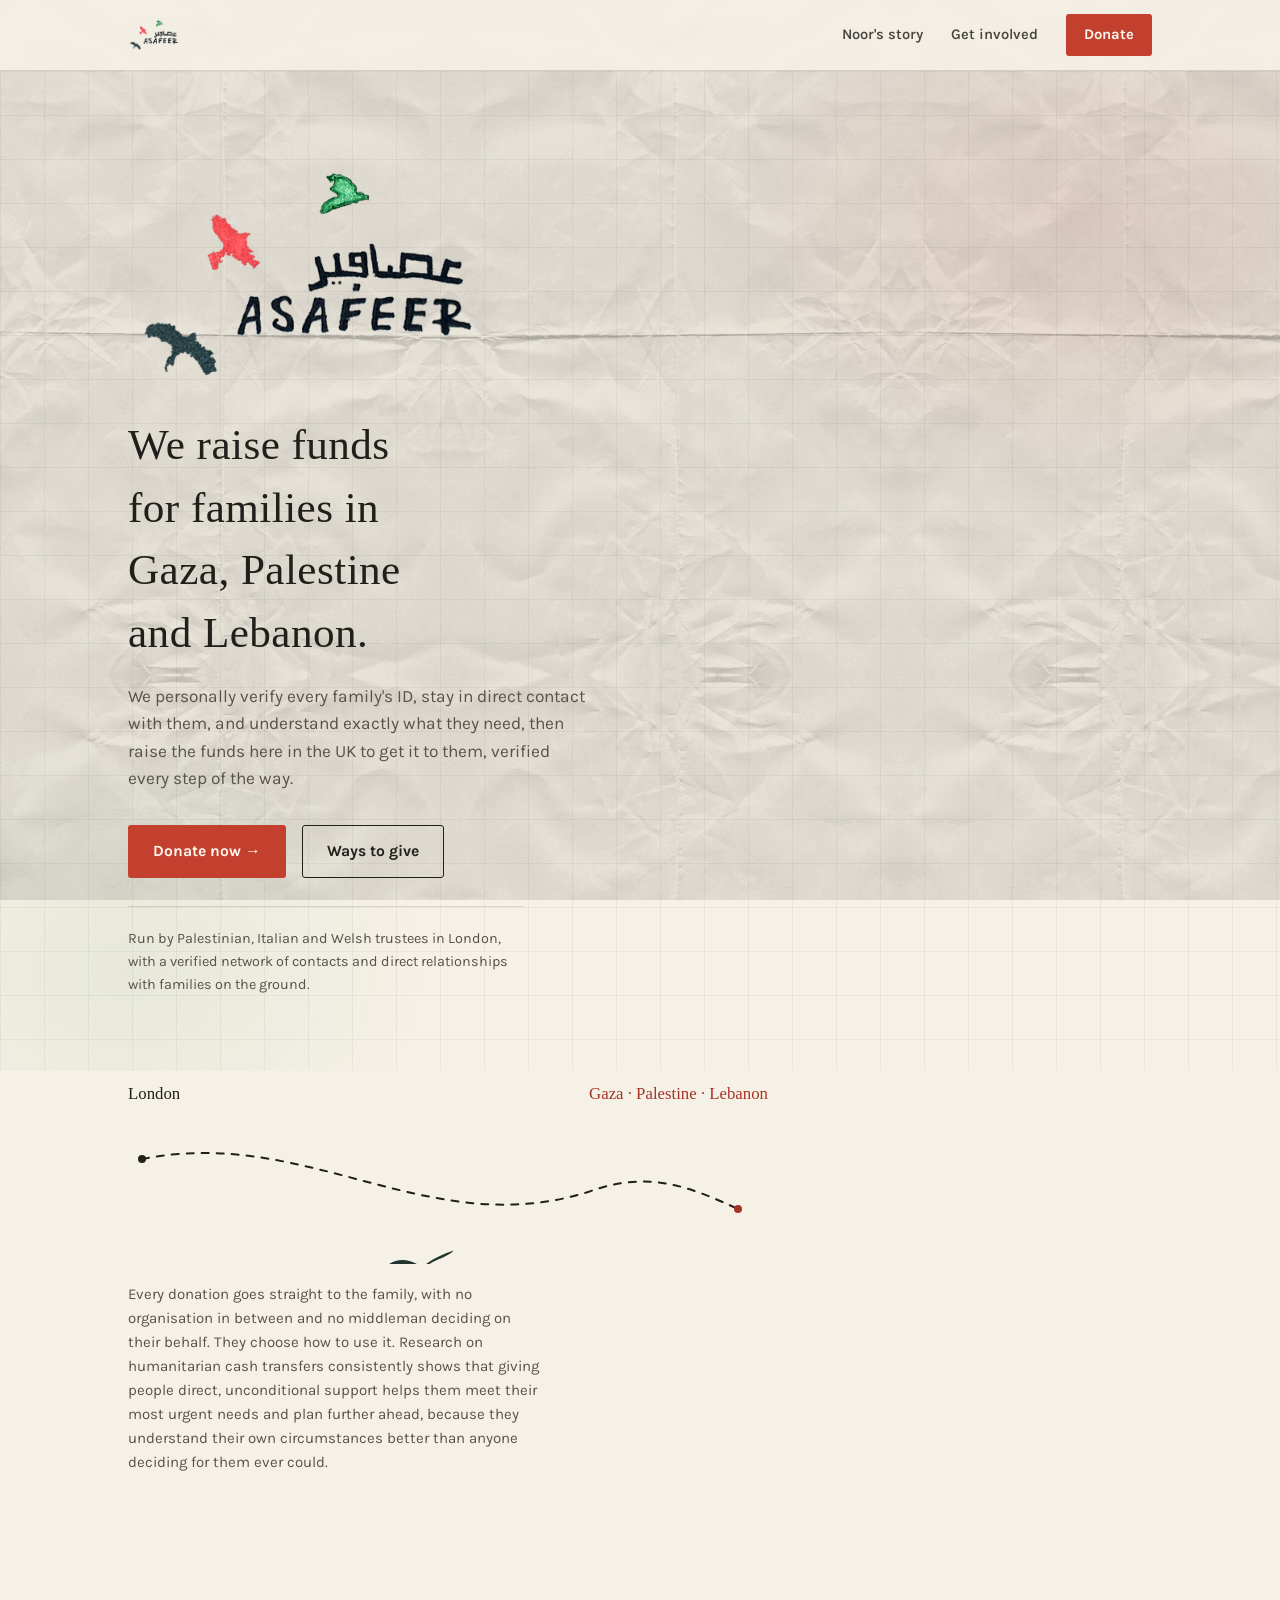
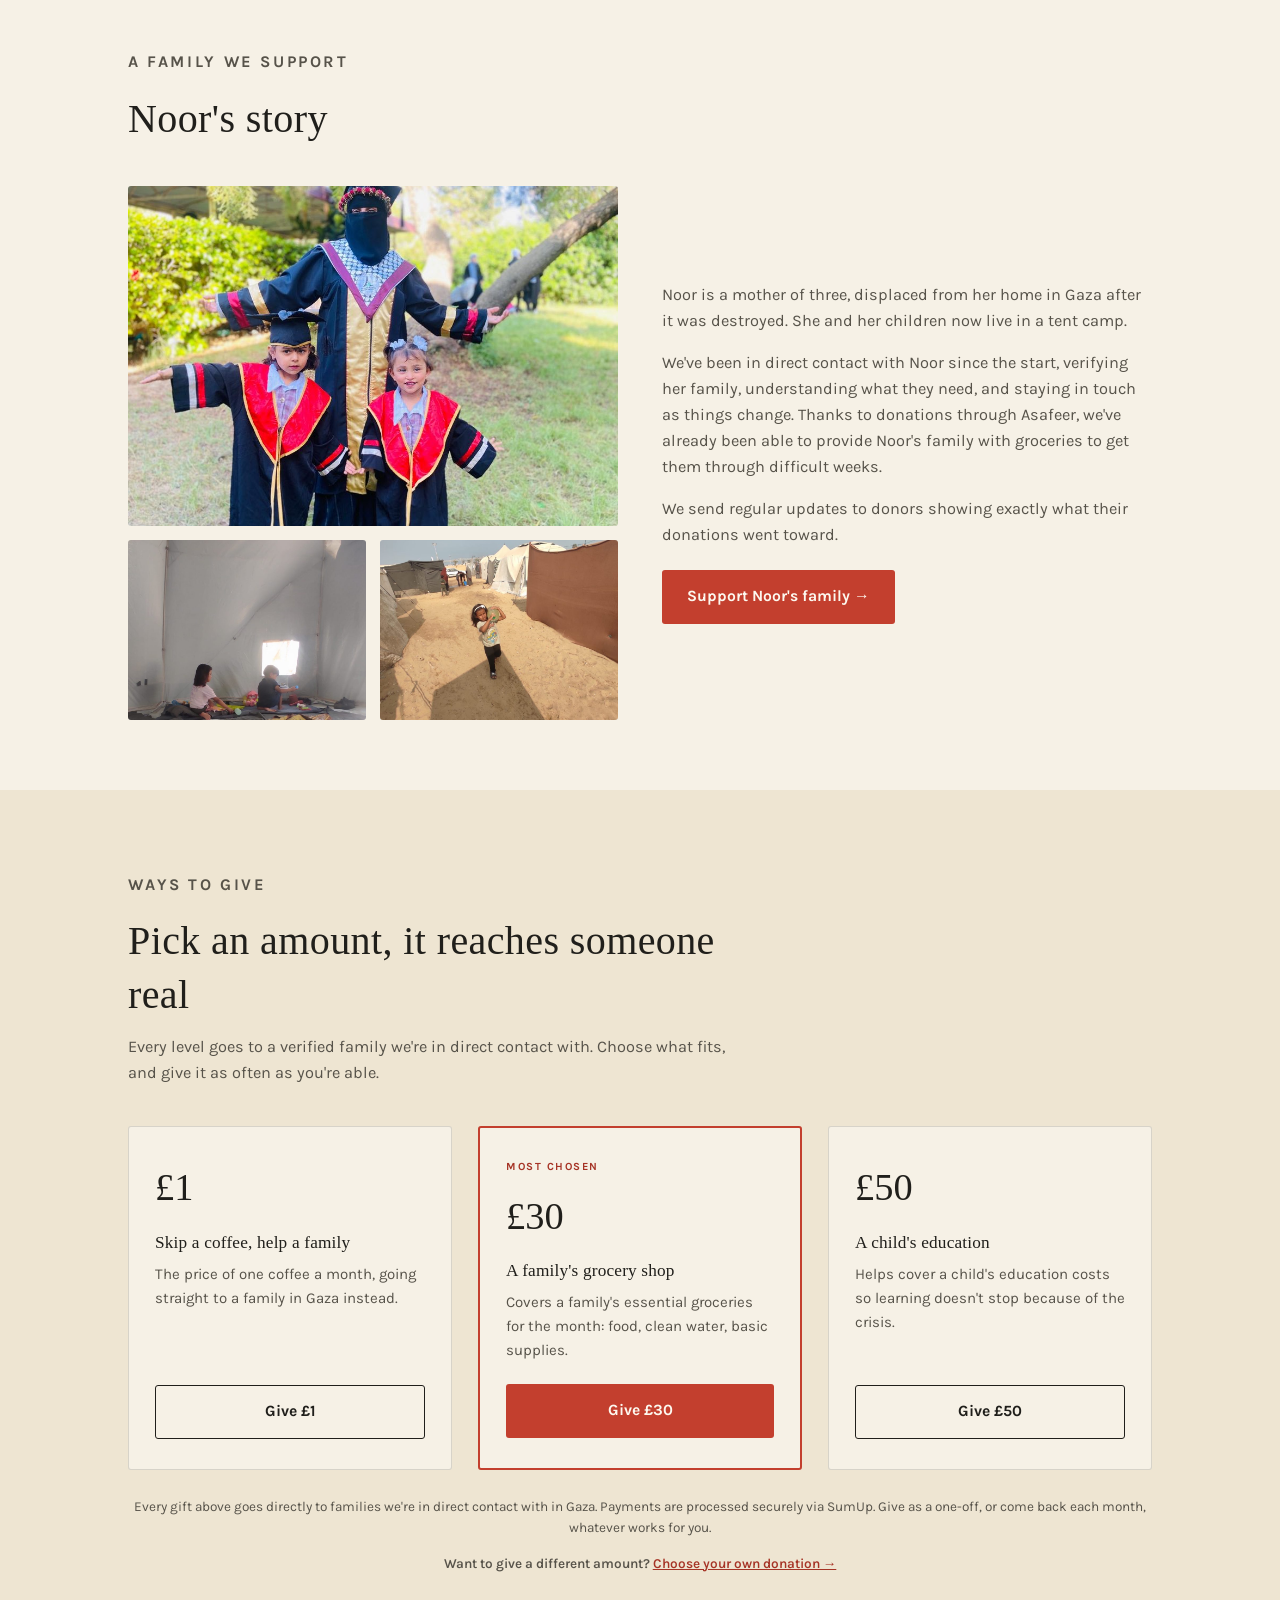
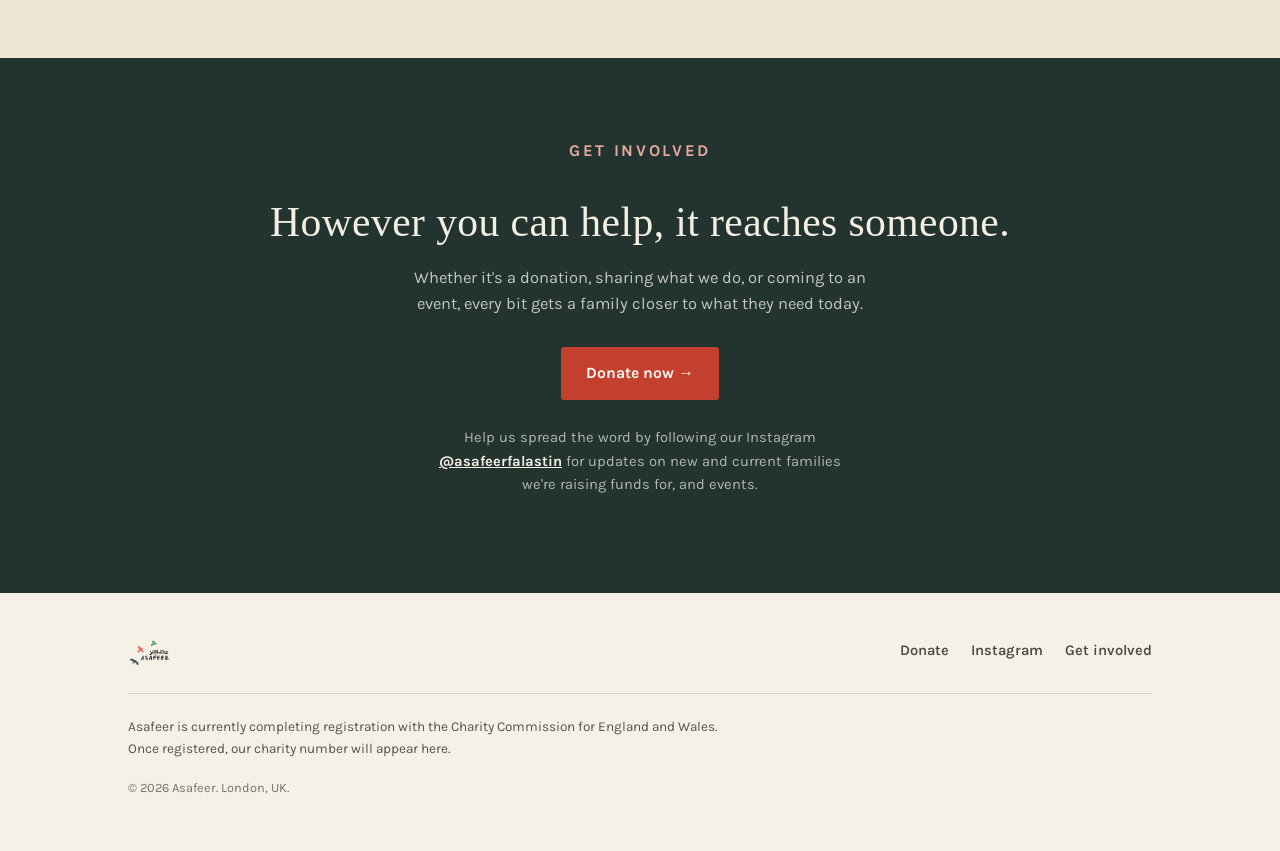
==== index.html @ 389a1564 "Add files via upload" ====
<!doctype html>
<html lang="en">
<head>
<meta charset="UTF-8">
<meta name="viewport" content="width=device-width, initial-scale=1.0">
<title>Asafeer: Direct relief for families in Gaza</title>
<meta name="description" content="Asafeer raises funds in the UK and sends them directly to verified families in Gaza, so they can choose what they need most.">
<link rel="preconnect" href="https://fonts.googleapis.com">
<link rel="preconnect" href="https://fonts.gstatic.com" crossorigin>
<link href="https://fonts.googleapis.com/css2?family=Permanent+Marker&family=Karla:ital,wght@0,400;0,500;0,600;0,700;1,400&display=swap" rel="stylesheet">
<style>

  :root{
    --paper: #F6F1E6;
    --paper-deep: #EEE5D2;
    --ink: #201F1B;
    --ink-soft: #57534a;
    --red: #C33F2E;
    --red-deep: #a63426;
    --green: #2F7A4E;
    --teal: #223330;
    --line: rgba(32,31,27,0.14);
    --radius: 3px;
  }

  *{ box-sizing: border-box; }
  html{ scroll-behavior: smooth; }

  body{
    margin:0;
    background: var(--paper);
    color: var(--ink);
    font-family: 'Karla', sans-serif;
    font-size: 17px;
    line-height: 1.6;
    -webkit-font-smoothing: antialiased;
  }

  /* subtle paper grain */
  body::before{
    content:"";
    position: fixed; inset:0;
    pointer-events:none;
    opacity:0.9;
    mix-blend-mode: multiply;
    z-index: 1;
    background-image: url("paper-tile.jpg");
    background-size: 900px 1350px;
    background-repeat: repeat;
  }

  h1,h2,h3{
    font-family: 'Permanent Marker', cursive;
    font-weight: 400;
    letter-spacing: 0.01em;
    line-height: 1.35;
    margin: 0;
    color: var(--ink);
  }

  a{ color: inherit; }

  .wrap{
    max-width: 1080px;
    margin: 0 auto;
    padding: 0 28px;
  }

  .eyebrow{
    font-family:'Karla', sans-serif;
    font-size: 0.72rem;
    font-weight: 700;
    letter-spacing: 0.16em;
    text-transform: uppercase;
    color: var(--red-deep);
  }

  /* ---------- NAV ---------- */
  nav{
    position: sticky; top:0; z-index: 50;
    background: rgba(246,241,230,0.88);
    backdrop-filter: blur(6px);
    border-bottom: 1px solid var(--line);
  }
  nav .wrap{
    display:flex; align-items:center; justify-content:space-between;
    padding-top: 14px; padding-bottom: 14px;
  }
  .nav-logo{ display:flex; align-items:center; gap:10px; }
  .nav-logo img{ height: 34px; width:auto; display:block; }
  .nav-logo span{ font-family:'Permanent Marker',cursive; font-weight:400; font-size:1.25rem; letter-spacing:0.02em; color: var(--ink); }
  .nav-links{ display:flex; align-items:center; gap: 28px; font-size:0.92rem; font-weight:600; }
  .nav-links a{ text-decoration:none; opacity:0.82; transition: opacity 0.2s; }
  .nav-links a:hover{ opacity:1; }
  .nav-donate{
    background: var(--red);
    color: #fdf8ef !important;
    padding: 9px 18px;
    border-radius: var(--radius);
    font-weight:700;
    opacity:1 !important;
  }
  .nav-donate:hover{ background: var(--red-deep); }
  @media (max-width: 620px){
    .nav-links a:not(.nav-donate){ display:none; }
  }

  /* ---------- HERO ---------- */
  header.hero{
    position: relative;
    padding: 86px 0 60px;
    overflow: hidden;
    background-image:
      radial-gradient(ellipse 700px 500px at 85% 15%, rgba(195,63,46,0.10), transparent 60%),
      radial-gradient(ellipse 500px 400px at 10% 90%, rgba(47,122,78,0.08), transparent 60%),
      linear-gradient(rgba(32,31,27,0.05) 1px, transparent 1px),
      linear-gradient(90deg, rgba(32,31,27,0.05) 1px, transparent 1px);
    background-size: auto, auto, 44px 44px, 44px 44px;
  }
  .hero-inner{
    position:relative; z-index:2;
    max-width: 700px;
  }
  .hero-logo{
    width: min(360px, 70vw);
    height:auto;
    margin-bottom: 6px;
    display:block;
  }
  .hero h1{
    font-size: clamp(1.8rem, 4.2vw, 2.7rem);
    font-weight: 400;
    line-height:1.45;
    letter-spacing: 0.01em;
    margin-top: 22px;
    max-width: 15ch;
  }
  .hero h1 em{
    font-style: italic;
    color: var(--red-deep);
  }
  .hero p.lede{
    font-size: 1.08rem;
    color: var(--ink-soft);
    max-width: 46ch;
    margin-top: 18px;
  }
  .hero-ctas{
    display:flex; gap:16px; align-items:center; flex-wrap:wrap;
    margin-top: 32px;
  }
  .hero-trust{
    margin-top: 28px;
    font-size: 0.9rem;
    color: var(--ink-soft);
    max-width: 44ch;
    padding-top: 20px;
    border-top: 1px solid var(--line);
  }
  .btn{
    display:inline-flex; align-items:center; gap:8px;
    padding: 13px 24px;
    border-radius: var(--radius);
    font-weight:700;
    font-size: 0.98rem;
    text-decoration:none;
    border: 1.5px solid transparent;
    transition: transform 0.15s ease, background 0.2s ease;
  }
  .btn:hover{ transform: translateY(-1px); }
  .btn-primary{ background: var(--red); color:#fdf8ef; }
  .btn-primary:hover{ background: var(--red-deep); }
  .btn-ghost{ border-color: var(--ink); color: var(--ink); }
  .btn-ghost:hover{ background: var(--ink); color: var(--paper); }

  /* decorative birds in hero corner */
  .hero-birds{
    position:absolute; top: 40px; right: -30px;
    width: 260px; opacity: 0.9;
    z-index:1;
    pointer-events:none;
  }
  @media (max-width: 780px){ .hero-birds{ display:none; } }

  /* ---------- FLIGHT PATH SIGNATURE ---------- */
  .flight{
    position: relative;
    padding: 10px 0 78px;
  }
  .flight .wrap{ position:relative; }
  .flight-labels{
    display:flex; justify-content:space-between;
    max-width: 640px;
    font-family:'Permanent Marker',cursive;
    font-weight:400;
    font-size:1.05rem;
  }
  .flight-labels span:first-child{ color: var(--ink); }
  .flight-labels span:last-child{ color: var(--red-deep); }
  .flight svg{ width:100%; max-width:640px; height:auto; display:block; margin-top: 6px; }
  .flight-path{
    fill:none;
    stroke: var(--ink);
    stroke-width: 2;
    stroke-linecap: round;
    stroke-dasharray: 7 8;
    stroke-dashoffset: 900;
    transition: stroke-dashoffset 1.6s cubic-bezier(.2,.7,.2,1);
  }
  .flight.in-view .flight-path{ stroke-dashoffset: 0; }
  .flight-bird{
    opacity:0;
    transform-origin: center;
    transition: opacity 0.6s ease 1.1s;
  }
  .flight.in-view .flight-bird{ opacity:1; }
  .flight-caption{
    font-size:0.94rem; color: var(--ink-soft); margin-top: 18px; max-width: 46ch;
  }

  /* ---------- SECTION SHELLS ---------- */
  section{ padding: 70px 0; }
  section.alt{ background: var(--paper-deep); }
  .reveal{ opacity:0; transform: translateY(16px); transition: opacity .7s ease, transform .7s ease; }
  .reveal.in-view{ opacity:1; transform:none; }

  .section-head{ max-width: 620px; margin-bottom: 40px; }
  .section-head h2{ font-size: clamp(1.9rem,3.6vw,2.5rem); margin-top:10px; letter-spacing:0.01em; }
  .section-head p{ color: var(--ink-soft); margin-top: 12px; font-size:1.02rem; }

  /* ---------- ABOUT ---------- */
  .about-grid{
    display:grid; grid-template-columns: 1.15fr 0.85fr; gap: 56px; align-items:start;
  }
  .about-grid p{ margin: 0 0 16px; color: var(--ink-soft); font-size: 1.02rem; }
  .about-grid p:last-child{ margin-bottom:0; }
  .pull{
    border-left: 3px solid var(--red);
    padding: 4px 0 4px 22px;
    font-family: Georgia, 'Times New Roman', serif;
    font-style: italic;
    font-size: 1.28rem;
    line-height:1.45;
    color: var(--ink);
  }
  @media (max-width: 820px){
    .about-grid{ grid-template-columns: 1fr; gap: 28px; }
  }

  /* ---------- HOW WE WORK ---------- */
  .steps{
    display:grid; grid-template-columns: repeat(3, 1fr); gap: 30px;
  }
  .step{
    background: var(--paper);
    border: 1px solid var(--line);
    border-radius: var(--radius);
    padding: 26px 24px;
  }
  section.alt .step{ background: var(--paper); }
  .step-num{
    font-family:'Permanent Marker',cursive; font-weight:400; font-size:0.95rem;
    color: var(--green);
    border: 1.5px solid var(--green);
    width: 30px; height:30px; border-radius:50%;
    display:flex; align-items:center; justify-content:center;
    margin-bottom: 16px;
  }
  .step h3{ font-size:1.12rem; margin-bottom:8px; }
  .step p{ color: var(--ink-soft); font-size:0.96rem; margin:0; }
  @media (max-width: 820px){
    .steps{ grid-template-columns: 1fr; }
  }

  /* ---------- FAMILY STORY ---------- */
  .family-grid{
    display:grid; grid-template-columns: 1fr 1fr; gap: 44px; align-items:center;
  }
  .family-photos img{
    width:100%; height:auto; display:block;
    border-radius: var(--radius);
    object-fit: cover;
  }
  .family-photos > img{ margin-bottom: 14px; max-height: 340px; object-fit: cover; }
  .family-photos-row{ display:grid; grid-template-columns: 1fr 1fr; gap: 14px; }
  .family-photos-row img{ height: 180px; }
  .family-text p{ color: var(--ink-soft); font-size:1.02rem; margin: 0 0 16px; }
  .family-text .btn{ margin-top: 6px; }
  @media (max-width: 820px){
    .family-grid{ grid-template-columns: 1fr; gap: 24px; }
    .family-photos > img{ max-height: 280px; }
  }

  /* ---------- MONTHLY GIVING TIERS ---------- */
  .tiers{
    display:grid; grid-template-columns: repeat(3, 1fr); gap: 26px;
  }
  .tier{
    background: var(--paper);
    border: 1px solid var(--line);
    border-radius: var(--radius);
    padding: 30px 26px;
    display:flex; flex-direction:column;
  }
  .tier-featured{
    border-color: var(--red);
    border-width: 2px;
    position: relative;
  }
  .tier-eyebrow{
    font-family:'Karla', sans-serif;
    font-size: 0.68rem; font-weight:700; letter-spacing:0.14em;
    color: var(--red-deep);
    margin: 0 0 10px;
  }
  .tier-amount{
    font-family:'Permanent Marker', cursive;
    font-size: 2.4rem; font-weight:400;
    margin: 0 0 12px;
    color: var(--ink);
  }
  .tier-amount span{
    font-size: 0.95rem; font-weight: 500; color: var(--ink-soft);
  }
  .tier h3{ font-size: 1.08rem; margin-bottom: 8px; }
  .tier-desc{ color: var(--ink-soft); font-size:0.94rem; margin: 0 0 22px; flex-grow:1; }
  .tier-btn{ width:100%; justify-content:center; }
  .tiers-note{
    text-align:center; margin-top: 26px; font-size:0.85rem; color: var(--ink-soft);
  }
  .tiers-custom{ margin-top: 10px; font-weight:600; }
  .tiers-custom a{ color: var(--red-deep); text-decoration: underline; }
  @media (max-width: 820px){
    .tiers{ grid-template-columns: 1fr; }
  }

  /* ---------- CTA BAND ---------- */
  .cta-band{
    background: var(--teal);
    color: #F3EFE3;
    padding: 66px 0;
    text-align:center;
  }
  .cta-band h2{ color:#F3EFE3; font-size: clamp(1.9rem,4vw,2.6rem); }
  .cta-band p{ color: rgba(243,239,227,0.78); max-width: 46ch; margin: 14px auto 30px; font-size:1.03rem; }
  .cta-band .btn-primary{ background: var(--red); }
  .cta-band .btn-primary:hover{ background: #db5a46; }
  .cta-instagram{
    margin-top: 26px !important; font-size: 0.92rem !important;
    color: rgba(243,239,227,0.7) !important;
  }
  .cta-instagram a{ color: #F3EFE3; font-weight:700; text-decoration: underline; }

  /* ---------- FOOTER ---------- */
  footer{ padding: 46px 0 40px; }
  .footer-top{
    display:flex; justify-content:space-between; align-items:flex-start; flex-wrap:wrap; gap:24px;
    padding-bottom: 26px; border-bottom: 1px solid var(--line);
  }
  .footer-brand{ display:flex; align-items:center; gap:10px; }
  .footer-brand img{ height:28px; }
  .footer-brand span{ font-family:'Permanent Marker',cursive; font-weight:700; }
  .footer-links{ display:flex; gap:22px; font-size:0.92rem; font-weight:600; }
  .footer-links a{ text-decoration:none; opacity:0.8; }
  .footer-links a:hover{ opacity:1; }
  .footer-note{
    margin-top: 22px; font-size: 0.85rem; color: var(--ink-soft); max-width: 620px;
  }
  .footer-copy{
    margin-top: 18px; font-size: 0.8rem; color: var(--ink-soft); opacity:0.8;
  }

  .relative{ position:relative; z-index:2; }
</style>
</head>
<body>

<nav>
  <div class="wrap">
    <div class="nav-logo">
      <img src="logo-cropped.png" alt="Asafeer">
    </div>
    <div class="nav-links">
      <a href="#noor">Noor's story</a>
      <a href="#get-involved">Get involved</a>
      <a href="http://taplink.cc/helpgaza" class="nav-donate" target="_blank" rel="noopener">Donate</a>
    </div>
  </div>
</nav>

<header class="hero">
  <div class="wrap relative">
    <div class="hero-inner">
      <img class="hero-logo" src="logo-cropped.png" alt="Asafeer, عصافير">
      <h1>We raise funds for families in Gaza, Palestine and Lebanon.</h1>
      <p class="lede">We personally verify every family's ID, stay in direct contact with them, and understand exactly what they need, then raise the funds here in the UK to get it to them, verified every step of the way.</p>
      <div class="hero-ctas">
        <a class="btn btn-primary" href="http://taplink.cc/helpgaza" target="_blank" rel="noopener">Donate now →</a>
        <a class="btn btn-ghost" href="#give-monthly">Ways to give</a>
      </div>
      <p class="hero-trust">Run by Palestinian, Italian and Welsh trustees in London, with a verified network of contacts and direct relationships with families on the ground.</p>
    </div>
  </div>
</header>

<section class="flight reveal">
  <div class="wrap">
    <div class="flight-labels">
      <span>London</span>
      <span>Gaza · Palestine · Lebanon</span>
    </div>
    <svg viewBox="0 0 640 150" fill="none" xmlns="http://www.w3.org/2000/svg" aria-hidden="true">
      <path class="flight-path" d="M14 45 C 180 12, 300 128, 460 78 C 520 56, 560 72, 610 95"/>
      <g class="flight-bird" transform="translate(300,100) rotate(-8)">
        <path d="M0 8 C -14 -6, -30 -4, -40 6 C -28 4, -18 6, -10 12 C -16 16, -26 16, -34 22 C -22 22, -10 18, -2 12 C 6 18, 8 26, 4 34 C 12 26, 14 14, 8 6 C 16 2, 26 2, 34 -4 C 22 -2, 10 2, 0 8 Z" fill="var(--teal)"/>
      </g>
      <circle cx="14" cy="45" r="4" fill="var(--ink)"/>
      <circle cx="610" cy="95" r="4" fill="var(--red-deep)"/>
    </svg>
    <p class="flight-caption">Every donation goes straight to the family, with no organisation in between and no middleman deciding on their behalf. They choose how to use it. Research on humanitarian cash transfers consistently shows that giving people direct, unconditional support helps them meet their most urgent needs and plan further ahead, because they understand their own circumstances better than anyone deciding for them ever could.</p>
  </div>
</section>

<section id="noor" class="reveal">
  <div class="wrap">
    <div class="section-head">
      <p class="eyebrow">A FAMILY WE SUPPORT</p>
      <h2>Noor's story</h2>
    </div>
    <div class="family-grid">
      <div class="family-photos">
        <img src="camp-walk.jpg" alt="Noor's daughter walking through the camp where the family now lives">
        <div class="family-photos-row">
          <img src="studying.jpg" alt="Noor's children studying on the ground, using notebooks brought to the tent">
          <img src="graduation.jpg" alt="Noor with her two daughters at a school graduation ceremony">
        </div>
      </div>
      <div class="family-text">
        <p>Noor is a mother of three, displaced from her home in Gaza after it was destroyed. She and her children now live in a tent camp.</p>
        <p>We've been in direct contact with Noor since the start, verifying her family, understanding what they need, and staying in touch as things change. Thanks to donations through Asafeer, we've already been able to provide Noor's family with groceries to get them through difficult weeks.</p>
        <p>We send regular updates to donors showing exactly what their donations went toward.</p>
        <a class="btn btn-primary" href="https://gogetfunding.com/palestinian-nour-mother-of-3-children-official-gaza-support-fund/" target="_blank" rel="noopener">Support Noor's family →</a>
      </div>
    </div>
  </div>
</section>

<section id="give-monthly" class="alt reveal">
  <div class="wrap">
    <div class="section-head">
      <p class="eyebrow">WAYS TO GIVE</p>
      <h2>Pick an amount, it reaches someone real</h2>
      <p>Every level goes to a verified family we're in direct contact with. Choose what fits, and give it as often as you're able.</p>
    </div>
    <div class="tiers">
      <div class="tier">
        <p class="tier-amount">£1</p>
        <h3>Skip a coffee, help a family</h3>
        <p class="tier-desc">The price of one coffee a month, going straight to a family in Gaza instead.</p>
        <a class="btn btn-ghost tier-btn" href="https://pay.sumup.com/b2c/QUL9KGEE" data-tier="coffee" target="_blank" rel="noopener">Give £1</a>
      </div>
      <div class="tier tier-featured">
        <p class="tier-eyebrow">MOST CHOSEN</p>
        <p class="tier-amount">£30</p>
        <h3>A family's grocery shop</h3>
        <p class="tier-desc">Covers a family's essential groceries for the month: food, clean water, basic supplies.</p>
        <a class="btn btn-primary tier-btn" href="https://pay.sumup.com/b2c/QDFM49EP" data-tier="groceries" target="_blank" rel="noopener">Give £30</a>
      </div>
      <div class="tier">
        <p class="tier-amount">£50</p>
        <h3>A child's education</h3>
        <p class="tier-desc">Helps cover a child's education costs so learning doesn't stop because of the crisis.</p>
        <a class="btn btn-ghost tier-btn" href="https://pay.sumup.com/b2c/QTGVI38G" data-tier="education" target="_blank" rel="noopener">Give £50</a>
      </div>
    </div>
    <p class="tiers-note">Every gift above goes directly to families we're in direct contact with in Gaza. Payments are processed securely via SumUp. Give as a one-off, or come back each month, whatever works for you.</p>
    <p class="tiers-note tiers-custom">Want to give a different amount? <a href="https://pay.sumup.com/b2c/QBG695YY" target="_blank" rel="noopener">Choose your own donation →</a></p>
  </div>
</section>

<section id="get-involved" class="cta-band reveal">
  <div class="wrap">
    <p class="eyebrow" style="color:#e8a99c;">GET INVOLVED</p>
    <h2 style="margin-top:10px;">However you can help, it reaches someone.</h2>
    <p>Whether it's a donation, sharing what we do, or coming to an event, every bit gets a family closer to what they need today.</p>
    <a class="btn btn-primary" href="http://taplink.cc/helpgaza" target="_blank" rel="noopener">Donate now →</a>
    <p class="cta-instagram">Help us spread the word by following our Instagram <a href="https://www.instagram.com/asafeerfalastin/" target="_blank" rel="noopener">@asafeerfalastin</a> for updates on new and current families we're raising funds for, and events.</p>
  </div>
</section>

<footer>
  <div class="wrap">
    <div class="footer-top">
      <div class="footer-brand">
        <img src="logo-cropped.png" alt="Asafeer">
      </div>
      <div class="footer-links">
        <a href="http://taplink.cc/helpgaza" target="_blank" rel="noopener">Donate</a>
        <a href="https://www.instagram.com/asafeerfalastin/" target="_blank" rel="noopener">Instagram</a>
        <a href="#get-involved">Get involved</a>
      </div>
    </div>
    <p class="footer-note">Asafeer is currently completing registration with the Charity Commission for England and Wales. Once registered, our charity number will appear here.</p>
    <p class="footer-copy">© <span id="year"></span> Asafeer. London, UK.</p>
  </div>
</footer>

<script>
  document.getElementById('year').textContent = new Date().getFullYear();

  const io = new IntersectionObserver((entries)=>{
    entries.forEach(e=>{
      if(e.isIntersecting){
        e.target.classList.add('in-view');
        io.unobserve(e.target);
      }
    });
  }, { threshold: 0.25 });

  document.querySelectorAll('.reveal').forEach(el => io.observe(el));

  const prefersReduced = window.matchMedia('(prefers-reduced-motion: reduce)').matches;
  if(prefersReduced){
    document.querySelectorAll('.reveal, .flight-path, .flight-bird').forEach(el=>{
      el.style.transition = 'none';
      el.classList.add('in-view');
    });
  }
</script>

</body>
</html>
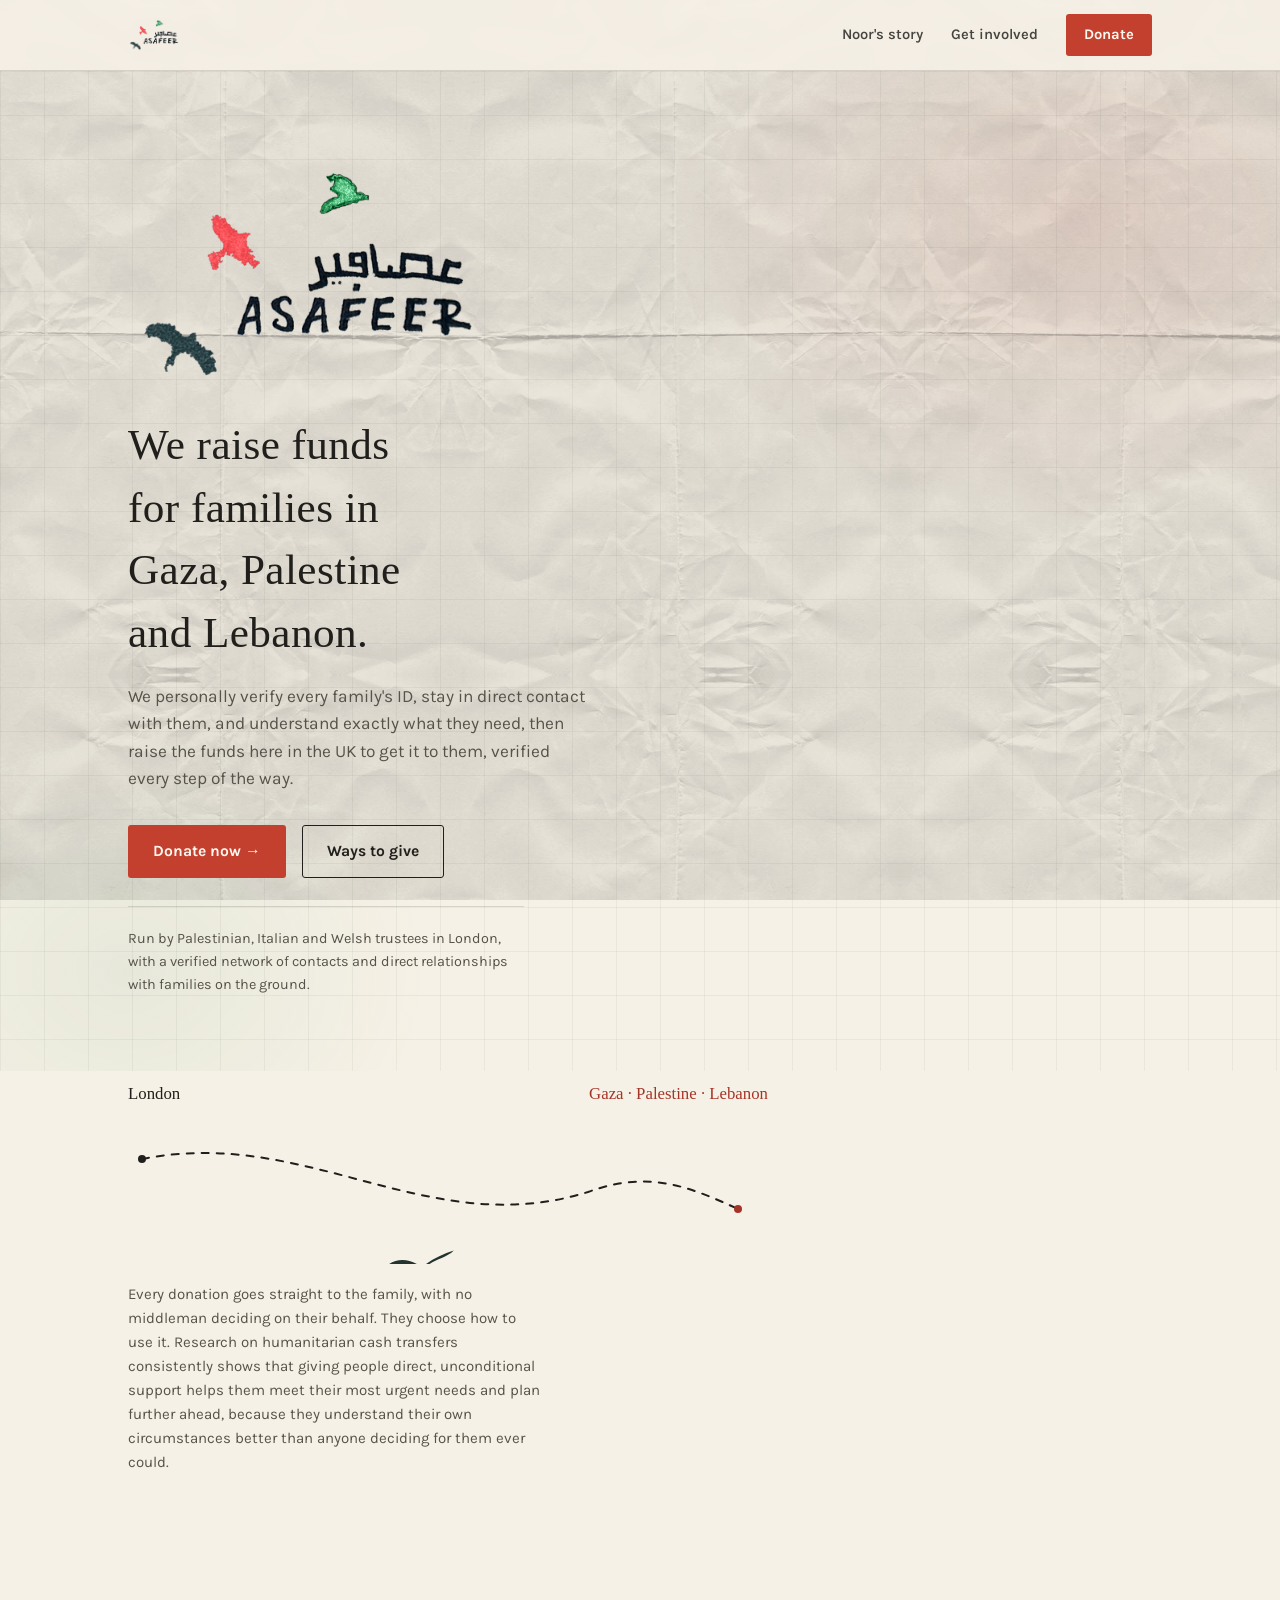
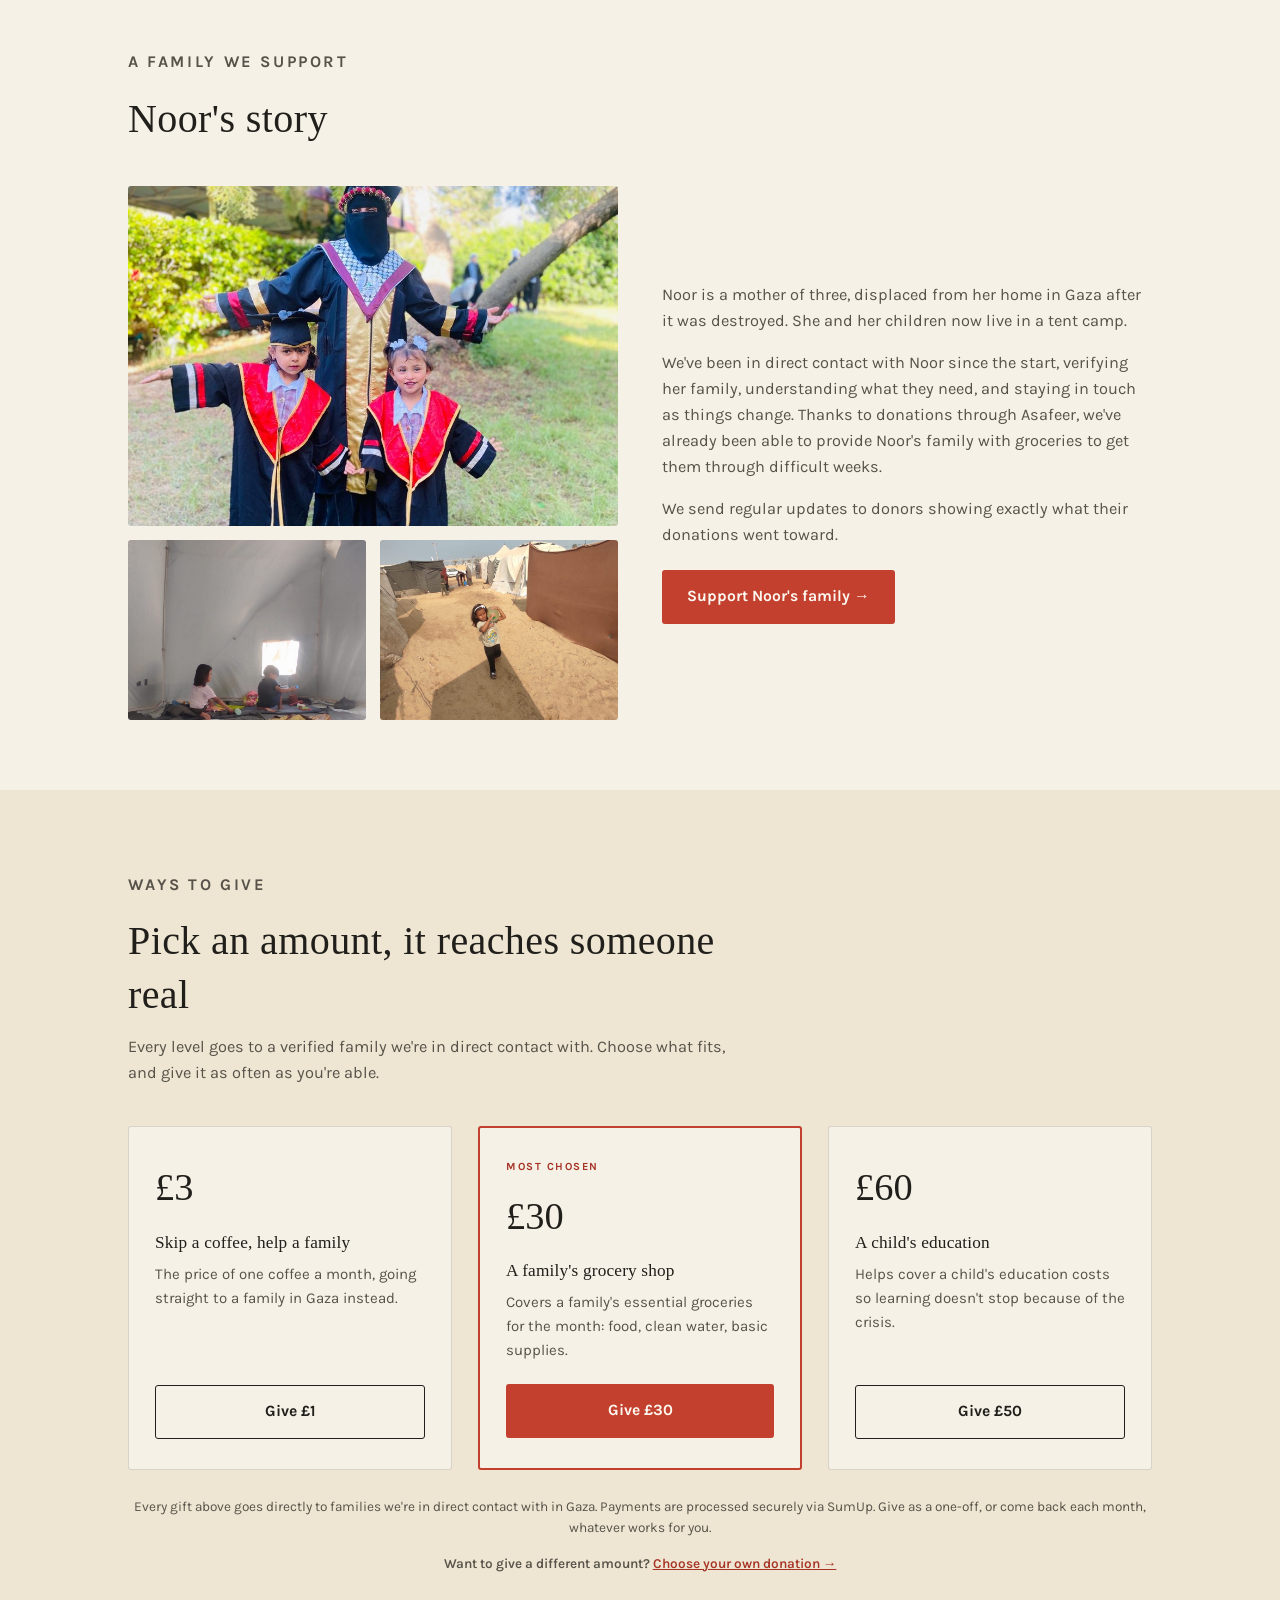
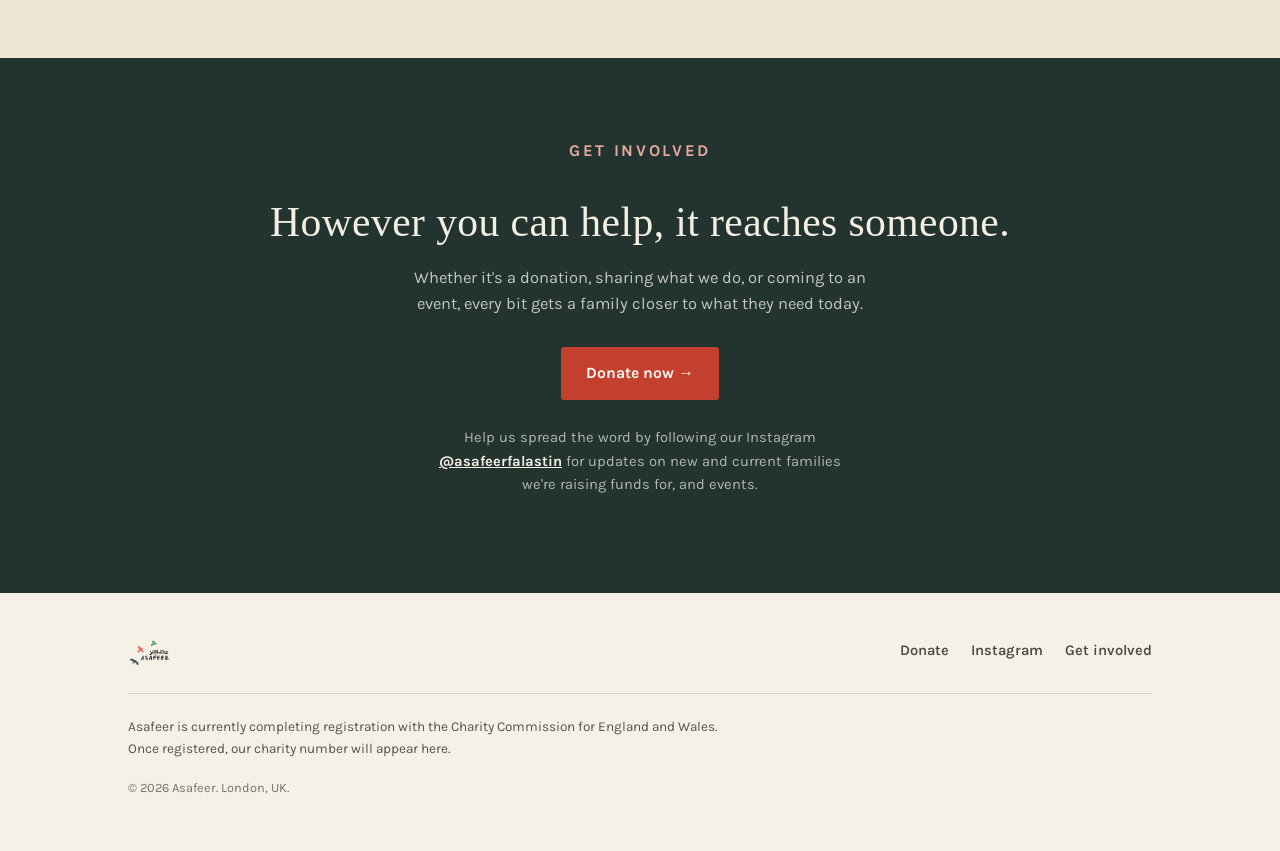
==== commit d79c4f36: "index.html" ====
--- a/index.html
+++ b/index.html
@@ -417,7 +417,7 @@
       <circle cx="14" cy="45" r="4" fill="var(--ink)"/>
       <circle cx="610" cy="95" r="4" fill="var(--red-deep)"/>
     </svg>
-    <p class="flight-caption">Every donation goes straight to the family, with no organisation in between and no middleman deciding on their behalf. They choose how to use it. Research on humanitarian cash transfers consistently shows that giving people direct, unconditional support helps them meet their most urgent needs and plan further ahead, because they understand their own circumstances better than anyone deciding for them ever could.</p>
+    <p class="flight-caption">Every donation goes straight to the family, with no middleman deciding on their behalf. They choose how to use it. Research on humanitarian cash transfers consistently shows that giving people direct, unconditional support helps them meet their most urgent needs and plan further ahead, because they understand their own circumstances better than anyone deciding for them ever could.</p>
   </div>
 </section>
 
@@ -454,7 +454,7 @@
     </div>
     <div class="tiers">
       <div class="tier">
-        <p class="tier-amount">£1</p>
+        <p class="tier-amount">£3</p>
         <h3>Skip a coffee, help a family</h3>
         <p class="tier-desc">The price of one coffee a month, going straight to a family in Gaza instead.</p>
         <a class="btn btn-ghost tier-btn" href="https://pay.sumup.com/b2c/QUL9KGEE" data-tier="coffee" target="_blank" rel="noopener">Give £1</a>
@@ -467,7 +467,7 @@
         <a class="btn btn-primary tier-btn" href="https://pay.sumup.com/b2c/QDFM49EP" data-tier="groceries" target="_blank" rel="noopener">Give £30</a>
       </div>
       <div class="tier">
-        <p class="tier-amount">£50</p>
+        <p class="tier-amount">£60</p>
         <h3>A child's education</h3>
         <p class="tier-desc">Helps cover a child's education costs so learning doesn't stop because of the crisis.</p>
         <a class="btn btn-ghost tier-btn" href="https://pay.sumup.com/b2c/QTGVI38G" data-tier="education" target="_blank" rel="noopener">Give £50</a>
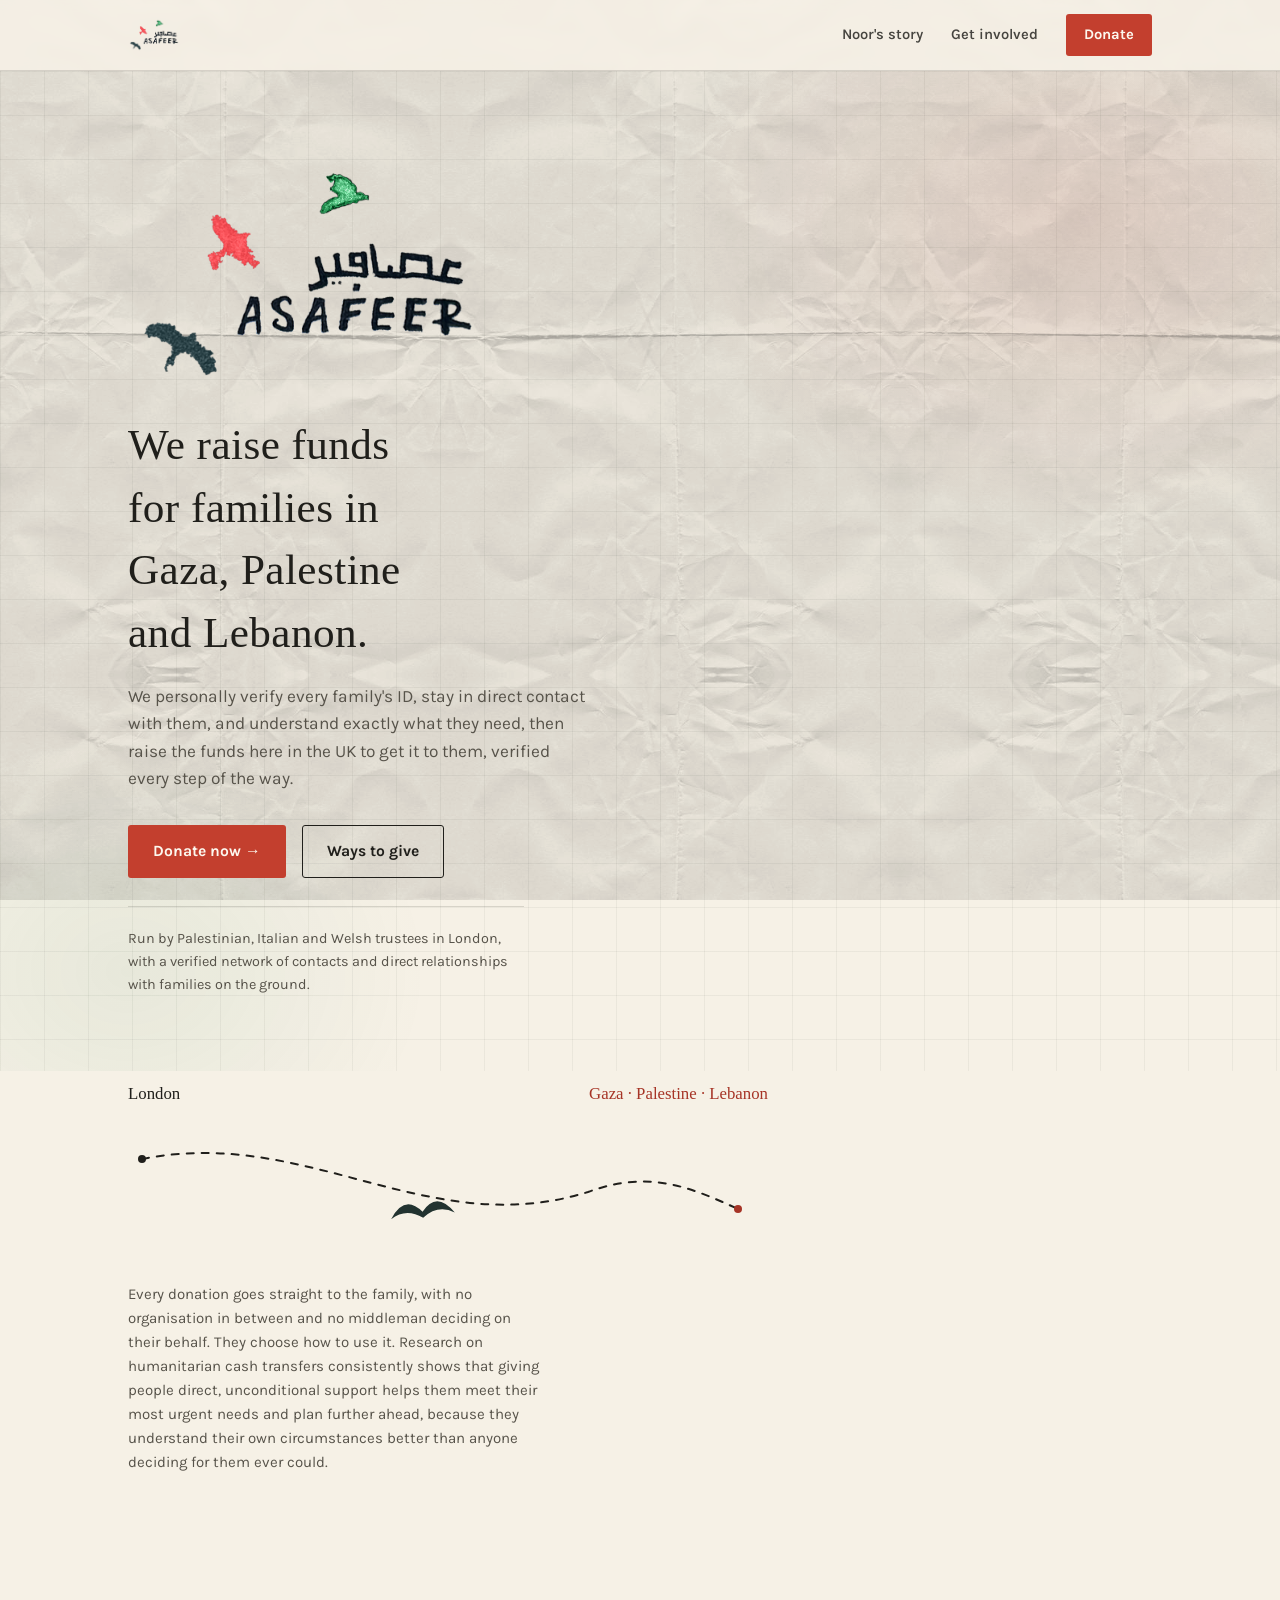
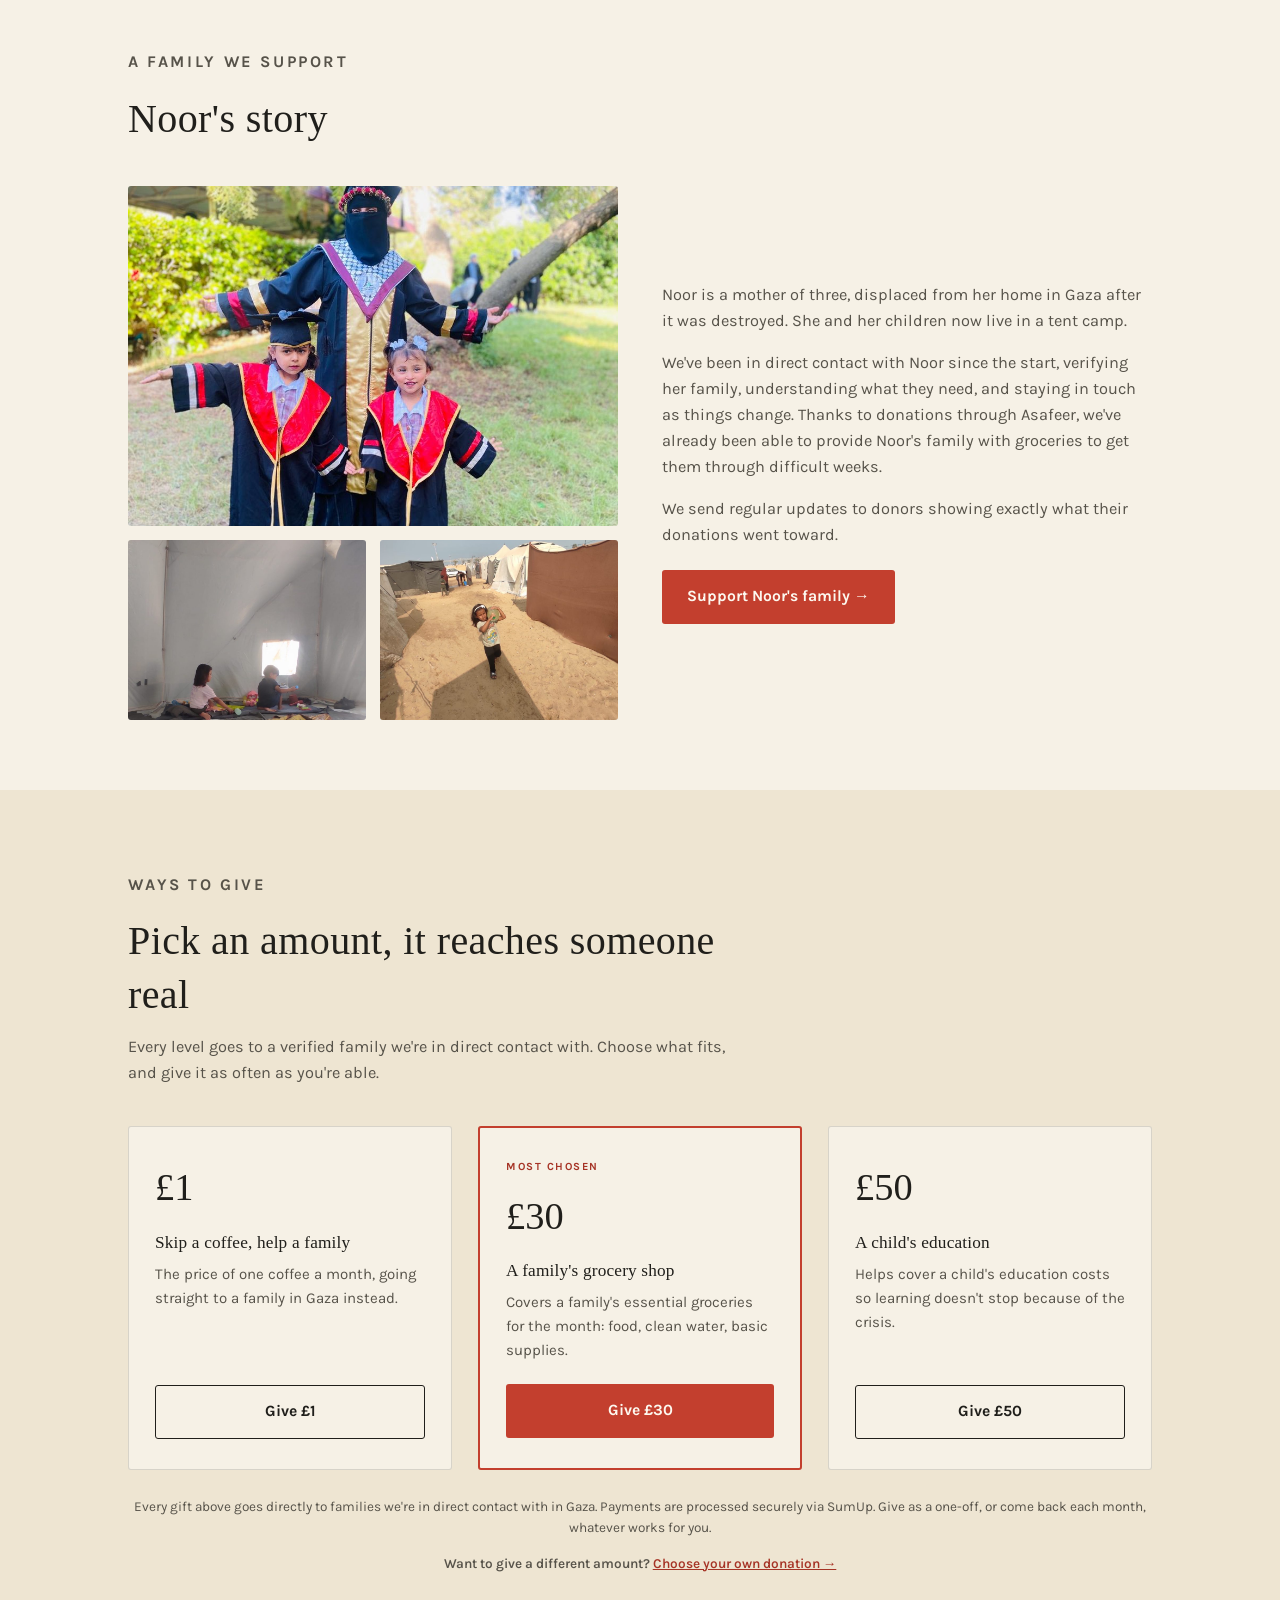
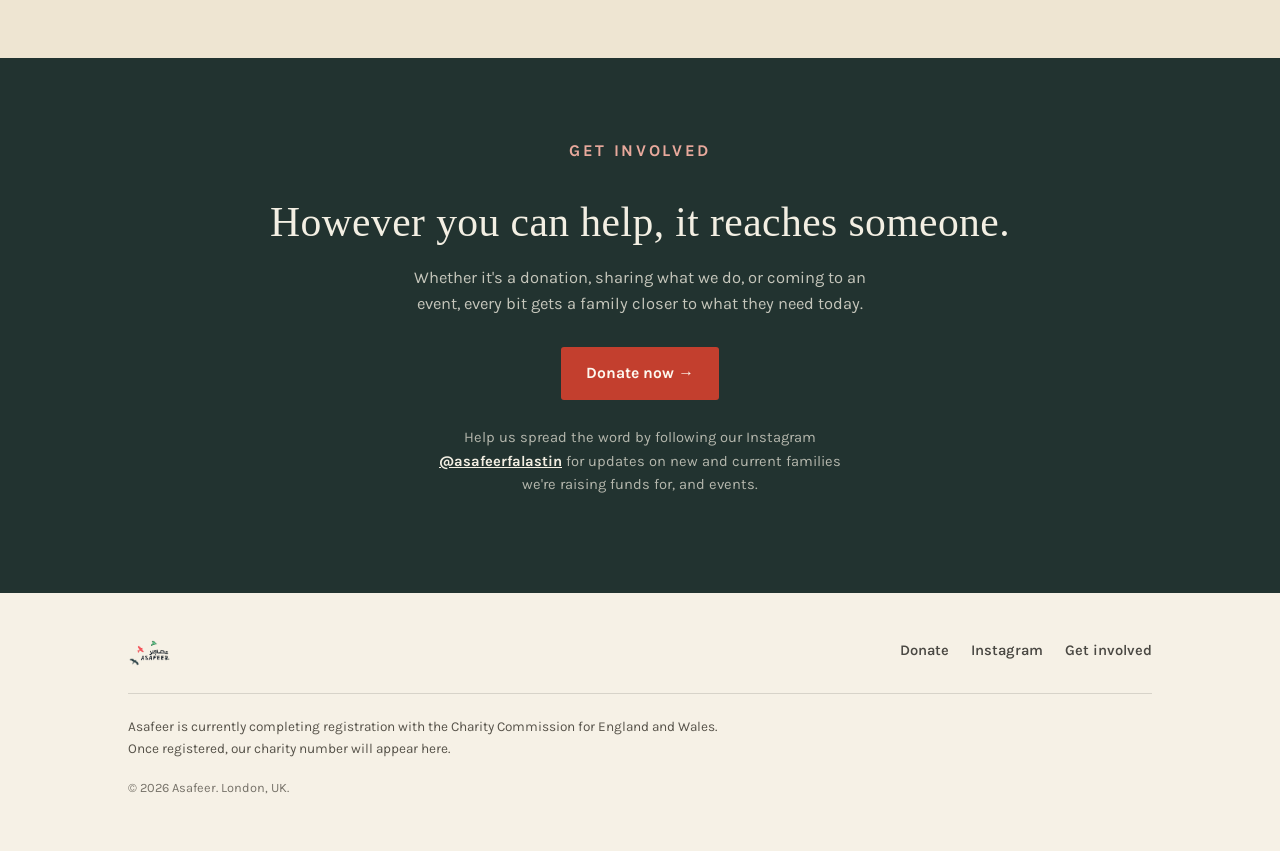
==== commit f8f023b9: "Add files via upload" ====
--- a/index.html
+++ b/index.html
@@ -411,13 +411,13 @@
     </div>
     <svg viewBox="0 0 640 150" fill="none" xmlns="http://www.w3.org/2000/svg" aria-hidden="true">
       <path class="flight-path" d="M14 45 C 180 12, 300 128, 460 78 C 520 56, 560 72, 610 95"/>
-      <g class="flight-bird" transform="translate(300,100) rotate(-8)">
-        <path d="M0 8 C -14 -6, -30 -4, -40 6 C -28 4, -18 6, -10 12 C -16 16, -26 16, -34 22 C -22 22, -10 18, -2 12 C 6 18, 8 26, 4 34 C 12 26, 14 14, 8 6 C 16 2, 26 2, 34 -4 C 22 -2, 10 2, 0 8 Z" fill="var(--teal)"/>
+      <g class="flight-bird" transform="translate(300,58) rotate(-6)">
+        <path d="M -32 10 Q -16 -14 0 6 Q 16 -14 32 10 Q 16 0 0 12 Q -16 0 -32 10 Z" fill="var(--teal)"/>
       </g>
       <circle cx="14" cy="45" r="4" fill="var(--ink)"/>
       <circle cx="610" cy="95" r="4" fill="var(--red-deep)"/>
     </svg>
-    <p class="flight-caption">Every donation goes straight to the family, with no middleman deciding on their behalf. They choose how to use it. Research on humanitarian cash transfers consistently shows that giving people direct, unconditional support helps them meet their most urgent needs and plan further ahead, because they understand their own circumstances better than anyone deciding for them ever could.</p>
+    <p class="flight-caption">Every donation goes straight to the family, with no organisation in between and no middleman deciding on their behalf. They choose how to use it. Research on humanitarian cash transfers consistently shows that giving people direct, unconditional support helps them meet their most urgent needs and plan further ahead, because they understand their own circumstances better than anyone deciding for them ever could.</p>
   </div>
 </section>
 
@@ -454,7 +454,7 @@
     </div>
     <div class="tiers">
       <div class="tier">
-        <p class="tier-amount">£3</p>
+        <p class="tier-amount">£1</p>
         <h3>Skip a coffee, help a family</h3>
         <p class="tier-desc">The price of one coffee a month, going straight to a family in Gaza instead.</p>
         <a class="btn btn-ghost tier-btn" href="https://pay.sumup.com/b2c/QUL9KGEE" data-tier="coffee" target="_blank" rel="noopener">Give £1</a>
@@ -467,7 +467,7 @@
         <a class="btn btn-primary tier-btn" href="https://pay.sumup.com/b2c/QDFM49EP" data-tier="groceries" target="_blank" rel="noopener">Give £30</a>
       </div>
       <div class="tier">
-        <p class="tier-amount">£60</p>
+        <p class="tier-amount">£50</p>
         <h3>A child's education</h3>
         <p class="tier-desc">Helps cover a child's education costs so learning doesn't stop because of the crisis.</p>
         <a class="btn btn-ghost tier-btn" href="https://pay.sumup.com/b2c/QTGVI38G" data-tier="education" target="_blank" rel="noopener">Give £50</a>
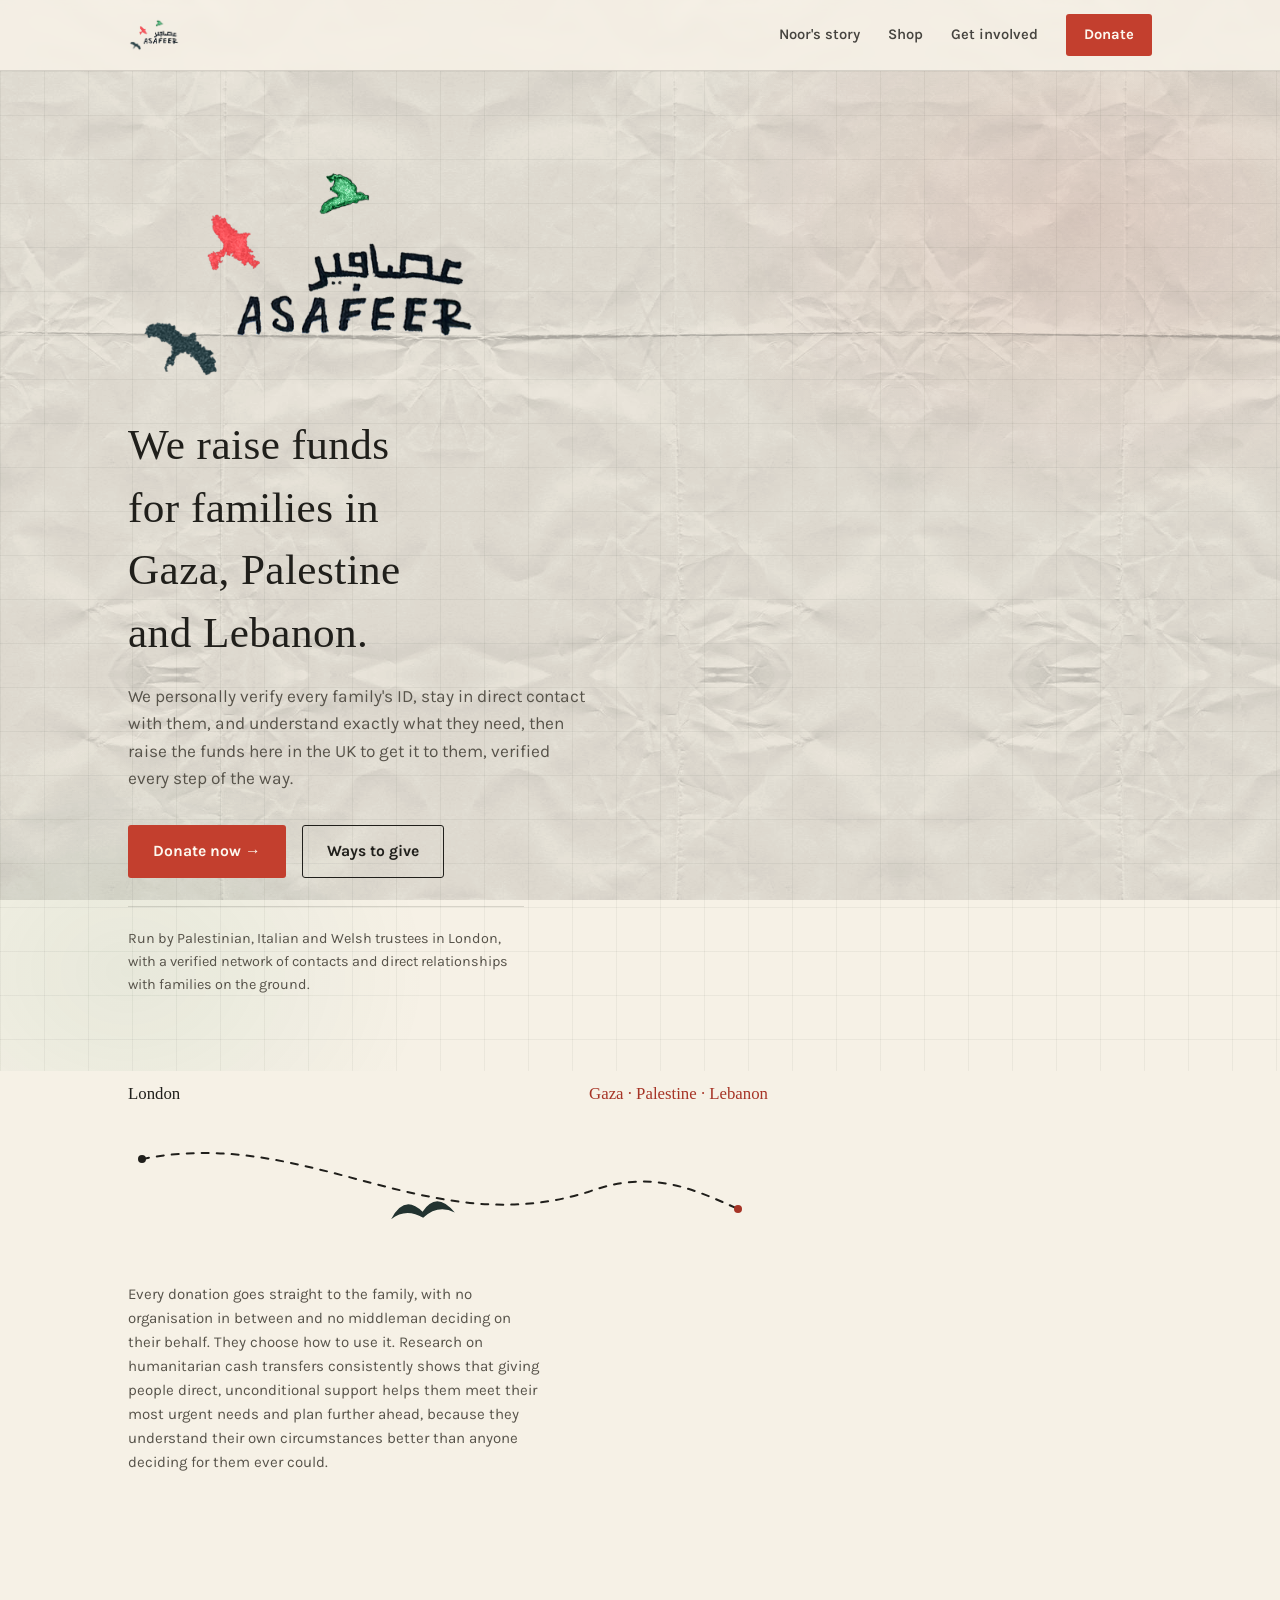
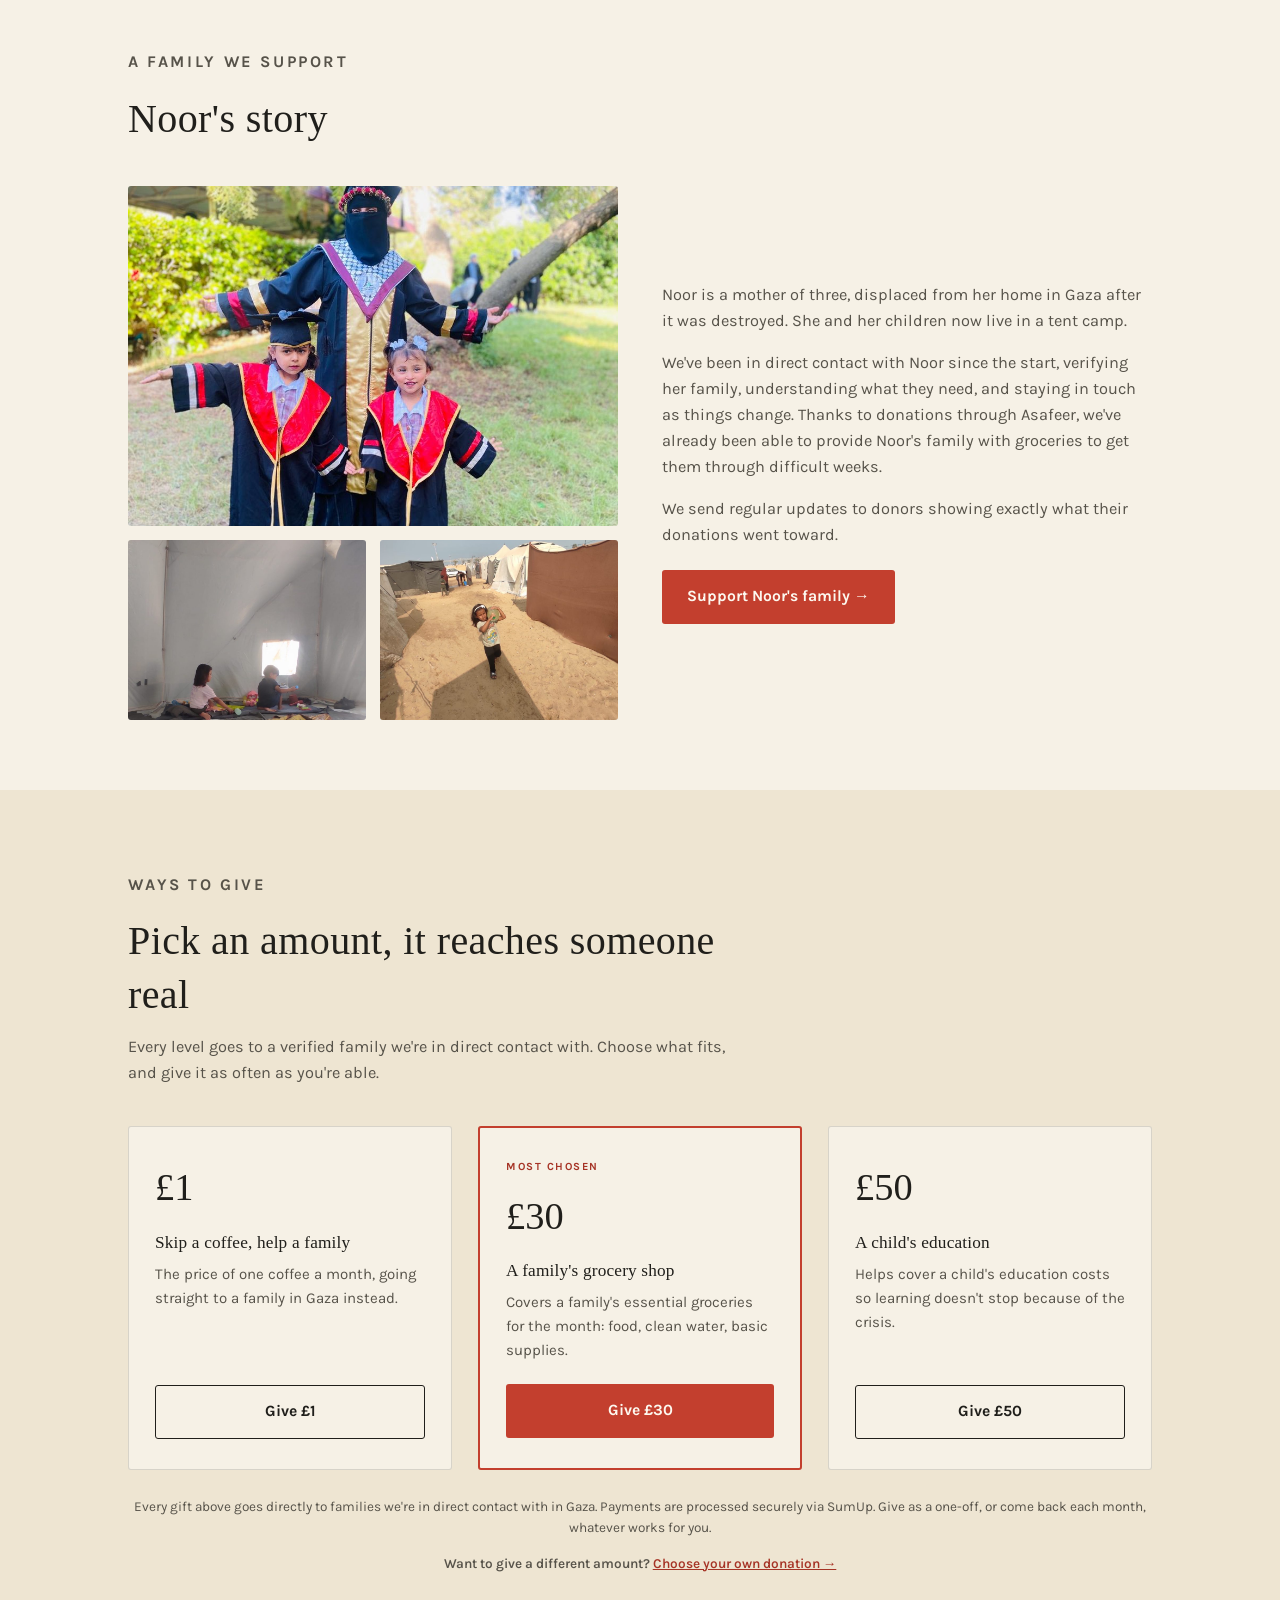
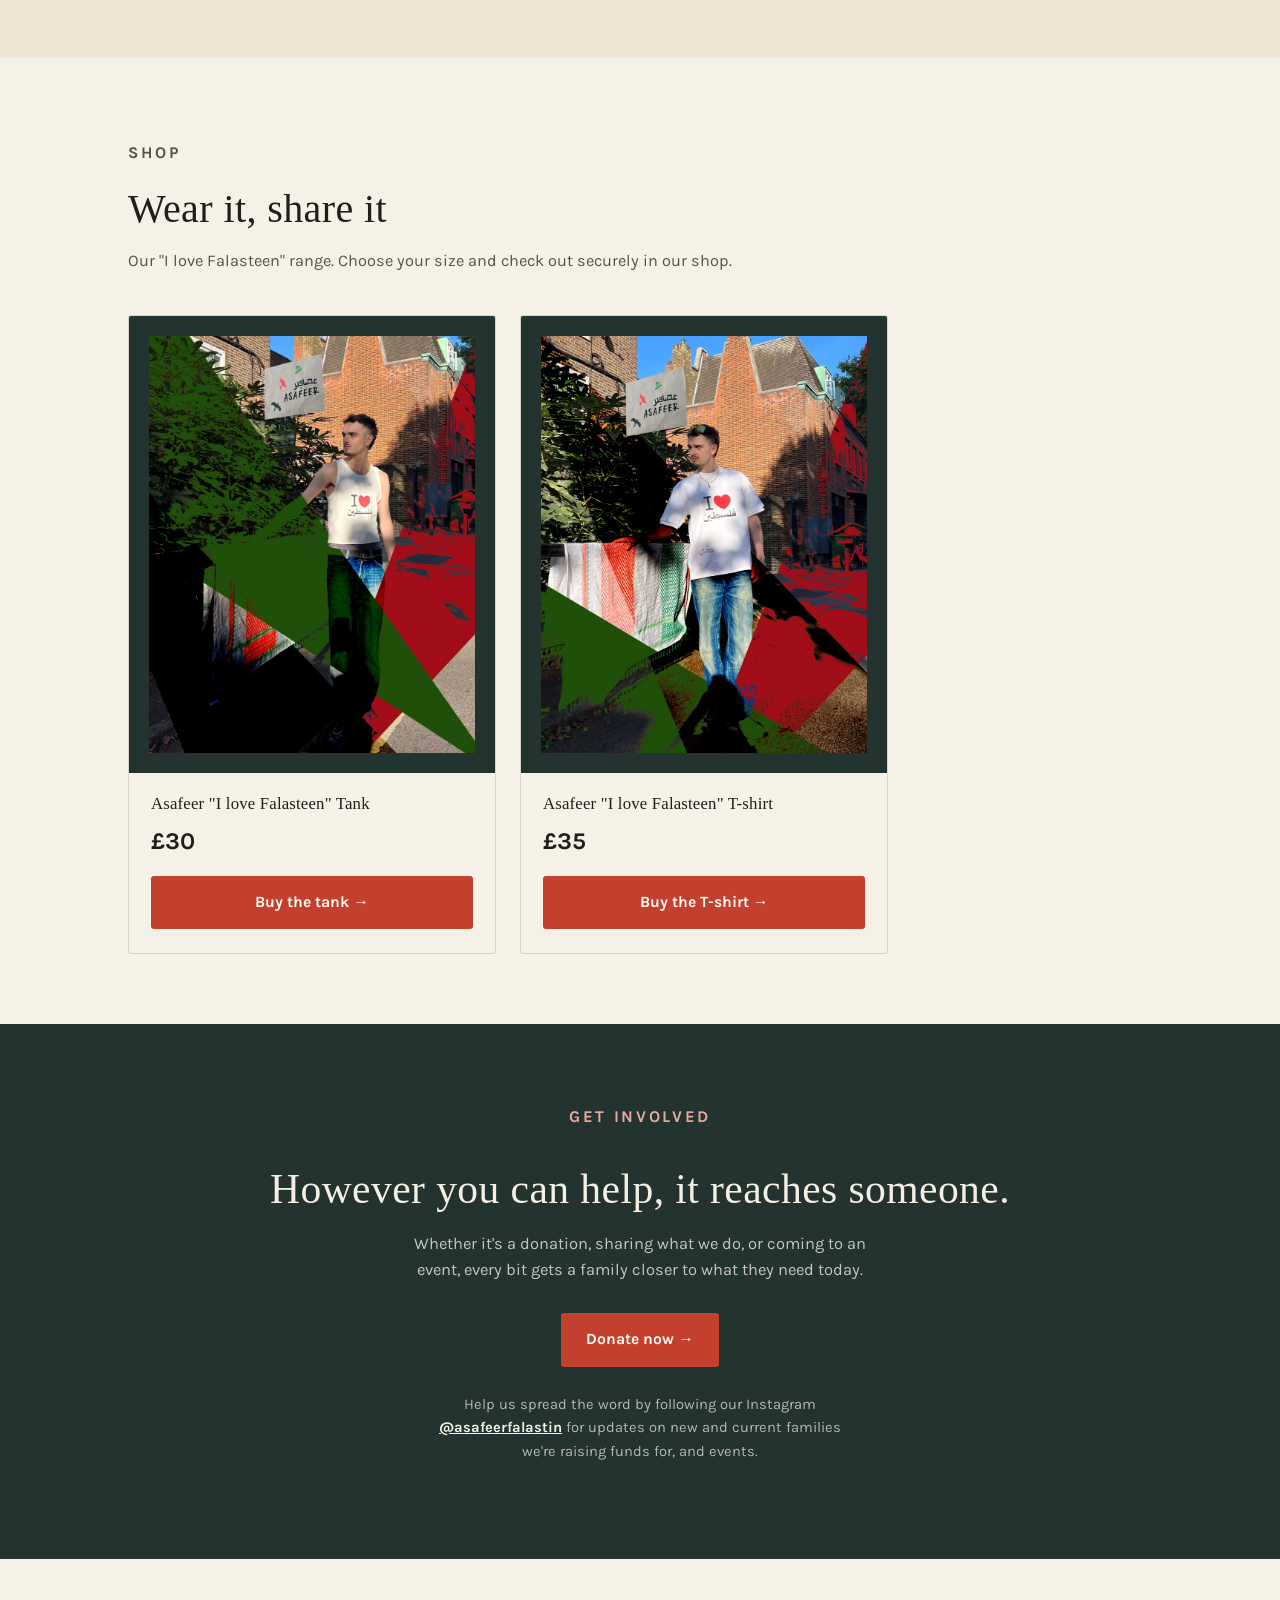
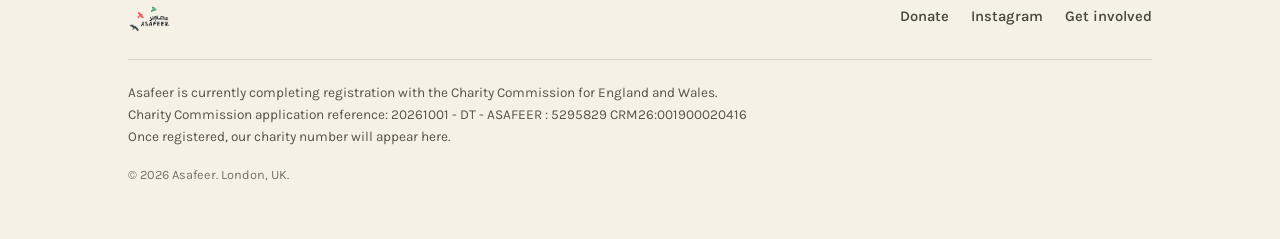
==== commit a9b5ba82: "Add files via upload" ====
--- a/index.html
+++ b/index.html
@@ -370,6 +370,19 @@
     margin-top: 18px; font-size: 0.8rem; color: var(--ink-soft); opacity:0.8;
   }
 
+
+  .shop-grid{ display:grid; grid-template-columns:repeat(2,1fr); gap:24px; max-width:760px; }
+  .shop-item{ background:var(--paper); border:1px solid var(--line); border-radius:var(--radius); overflow:hidden; display:flex; flex-direction:column; }
+  .shop-art{ aspect-ratio:4/5; background:var(--teal); color:var(--paper); display:flex; flex-direction:column; align-items:center; justify-content:center; text-align:center; padding:20px; }
+  .shop-art img{ width:100%; height:100%; object-fit:cover; }
+  .shop-art .art-line{ font-family:'Permanent Marker',cursive; font-size:clamp(1.6rem,4vw,2.3rem); line-height:1.1; }
+  .shop-art .art-sub{ font-size:0.8rem; letter-spacing:0.18em; margin-top:10px; opacity:0.8; }
+  .shop-body{ padding:20px 22px 24px; display:flex; flex-direction:column; flex-grow:1; }
+  .shop-body h3{ font-size:1.05rem; margin-bottom:6px; }
+  .shop-price{ font-size:1.5rem; font-weight:700; margin:0 0 16px; }
+  .shop-body .btn{ width:100%; justify-content:center; margin-top:auto; }
+  @media (max-width:640px){ .shop-grid{ grid-template-columns:1fr; } }
+
   .relative{ position:relative; z-index:2; }
 </style>
 </head>
@@ -382,6 +395,7 @@
     </div>
     <div class="nav-links">
       <a href="#noor">Noor's story</a>
+      <a href="#shop">Shop</a>
       <a href="#get-involved">Get involved</a>
       <a href="http://taplink.cc/helpgaza" class="nav-donate" target="_blank" rel="noopener">Donate</a>
     </div>
@@ -478,6 +492,34 @@
   </div>
 </section>
 
+<section id="shop" class="reveal">
+  <div class="wrap">
+    <div class="section-head">
+      <p class="eyebrow">SHOP</p>
+      <h2>Wear it, share it</h2>
+      <p>Our "I love Falasteen" range. Choose your size and check out securely in our shop.</p>
+    </div>
+    <div class="shop-grid">
+      <div class="shop-item">
+        <div class="shop-art"><img src="shirt-tank.jpg" alt="Asafeer I love Falasteen tank top" loading="lazy"></div>
+        <div class="shop-body">
+          <h3>Asafeer "I love Falasteen" Tank</h3>
+          <p class="shop-price">£30</p>
+          <a class="btn btn-primary" href="https://clara-mantegazza.bigcartel.com/product/asafeer-i-love-falasteen-tank" target="_blank" rel="noopener">Buy the tank →</a>
+        </div>
+      </div>
+      <div class="shop-item">
+        <div class="shop-art"><img src="shirt-tee.jpg" alt="Asafeer I love Falasteen T-shirt" loading="lazy"></div>
+        <div class="shop-body">
+          <h3>Asafeer "I love Falasteen" T-shirt</h3>
+          <p class="shop-price">£35</p>
+          <a class="btn btn-primary" href="https://clara-mantegazza.bigcartel.com/product/asafeer-i-love-falsateen-t-shirt" target="_blank" rel="noopener">Buy the T-shirt →</a>
+        </div>
+      </div>
+    </div>
+  </div>
+</section>
+
 <section id="get-involved" class="cta-band reveal">
   <div class="wrap">
     <p class="eyebrow" style="color:#e8a99c;">GET INVOLVED</p>
@@ -500,7 +542,7 @@
         <a href="#get-involved">Get involved</a>
       </div>
     </div>
-    <p class="footer-note">Asafeer is currently completing registration with the Charity Commission for England and Wales. Once registered, our charity number will appear here.</p>
+    <p class="footer-note">Asafeer is currently completing registration with the Charity Commission for England and Wales.<br>Charity Commission application reference: 20261001 - DT - ASAFEER : 5295829 CRM26:001900020416<br>Once registered, our charity number will appear here.</p>
     <p class="footer-copy">© <span id="year"></span> Asafeer. London, UK.</p>
   </div>
 </footer>
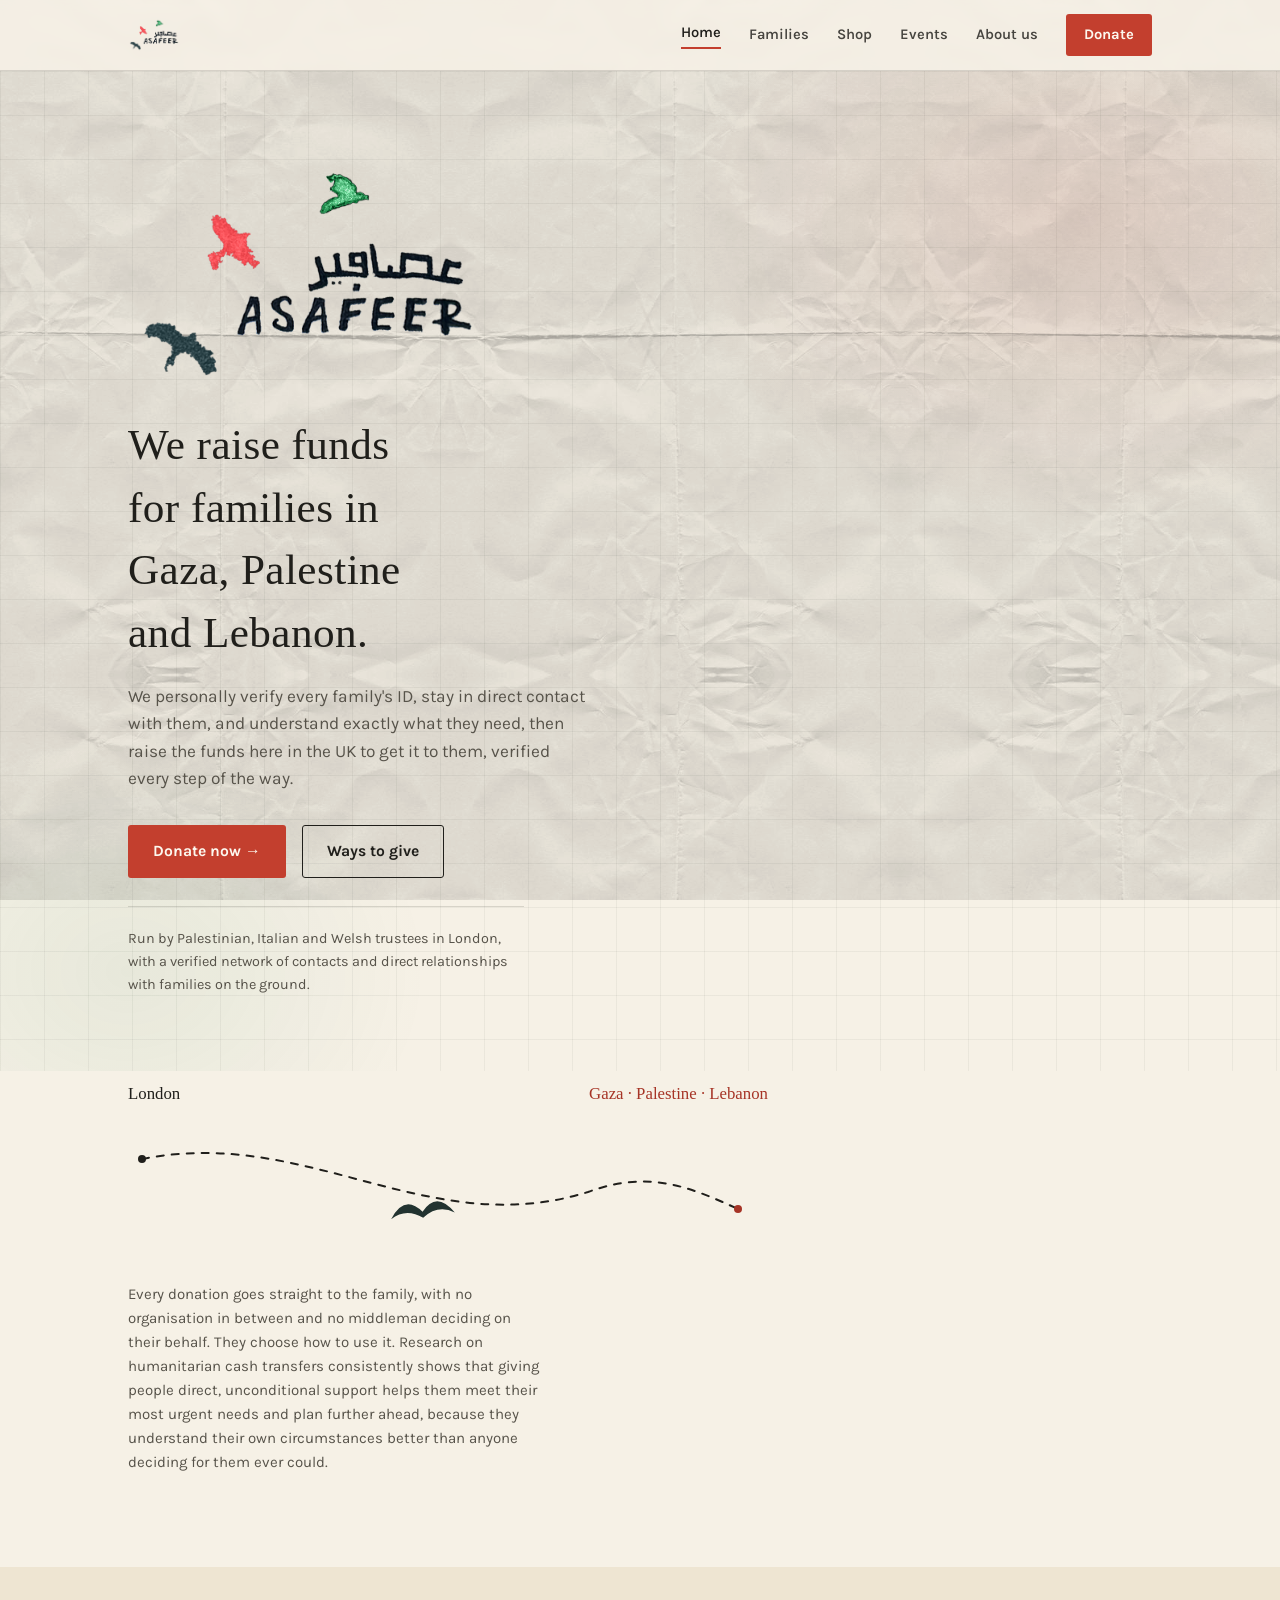
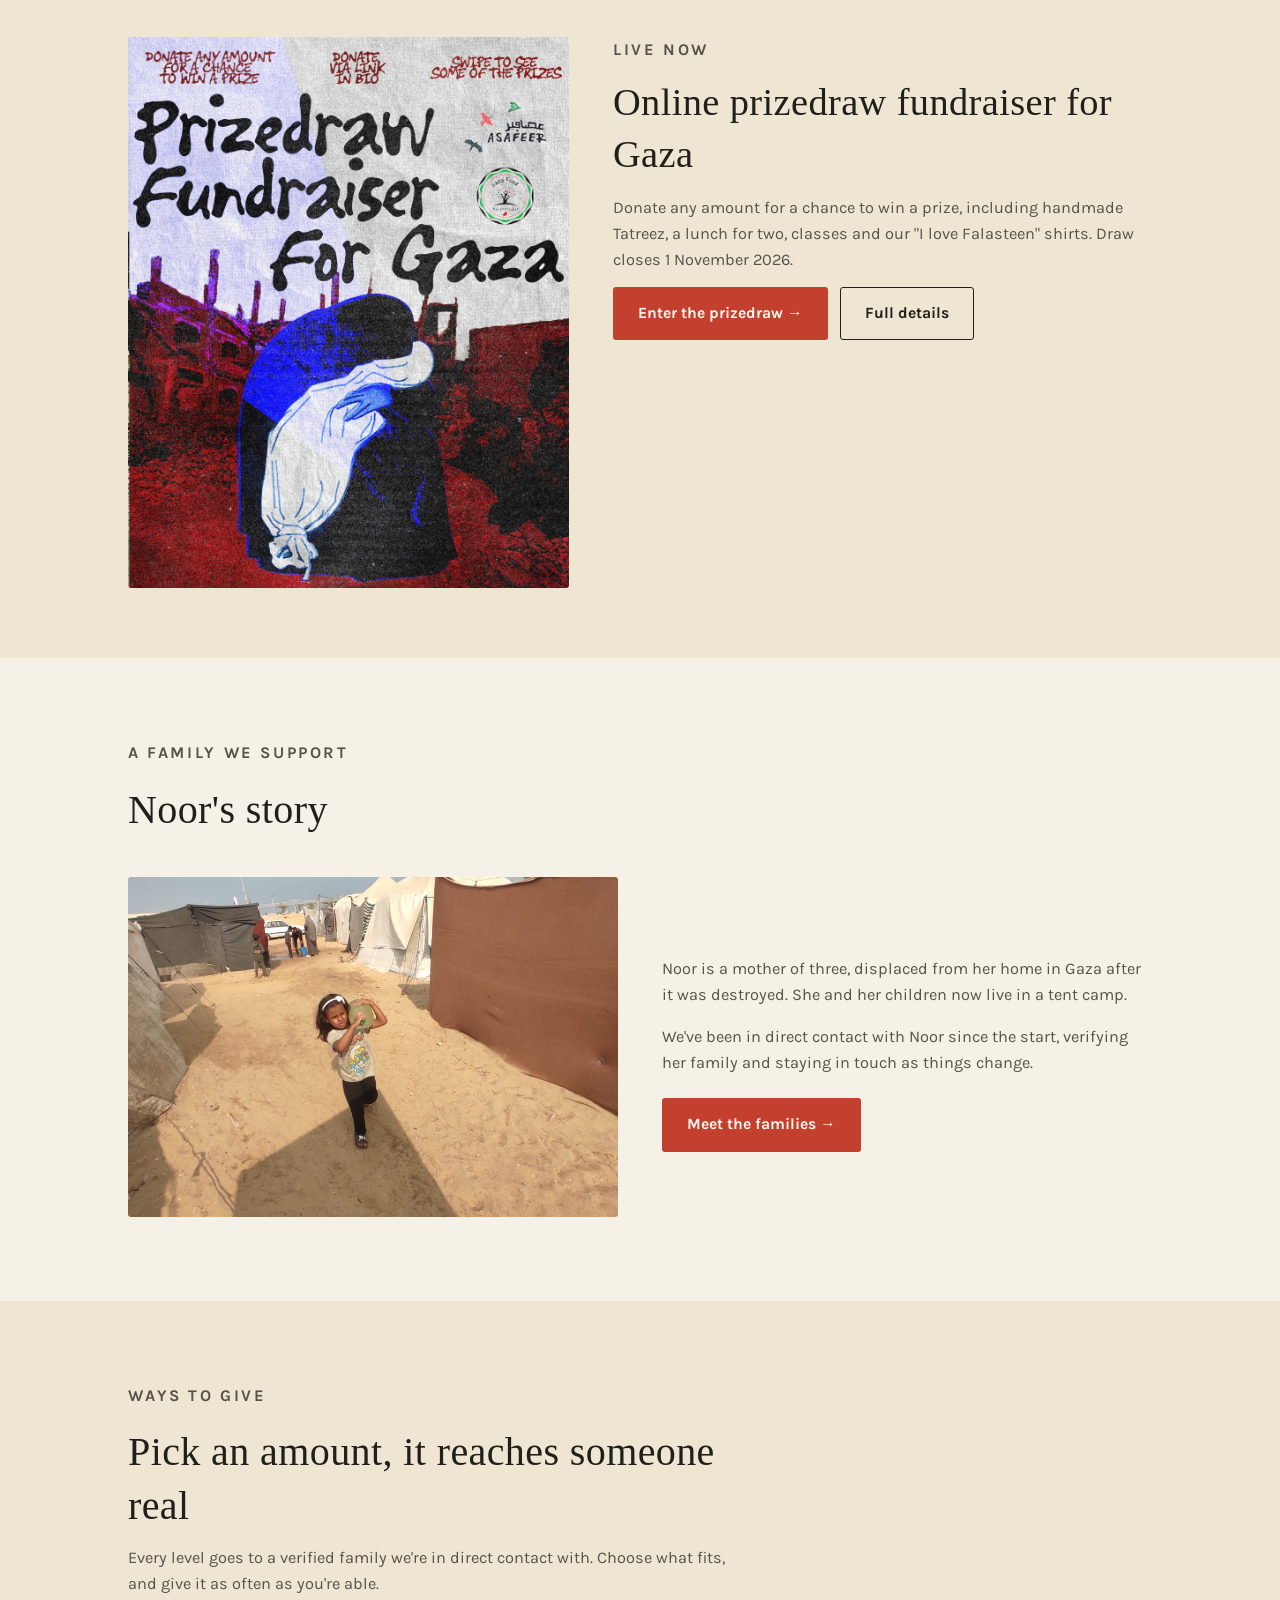
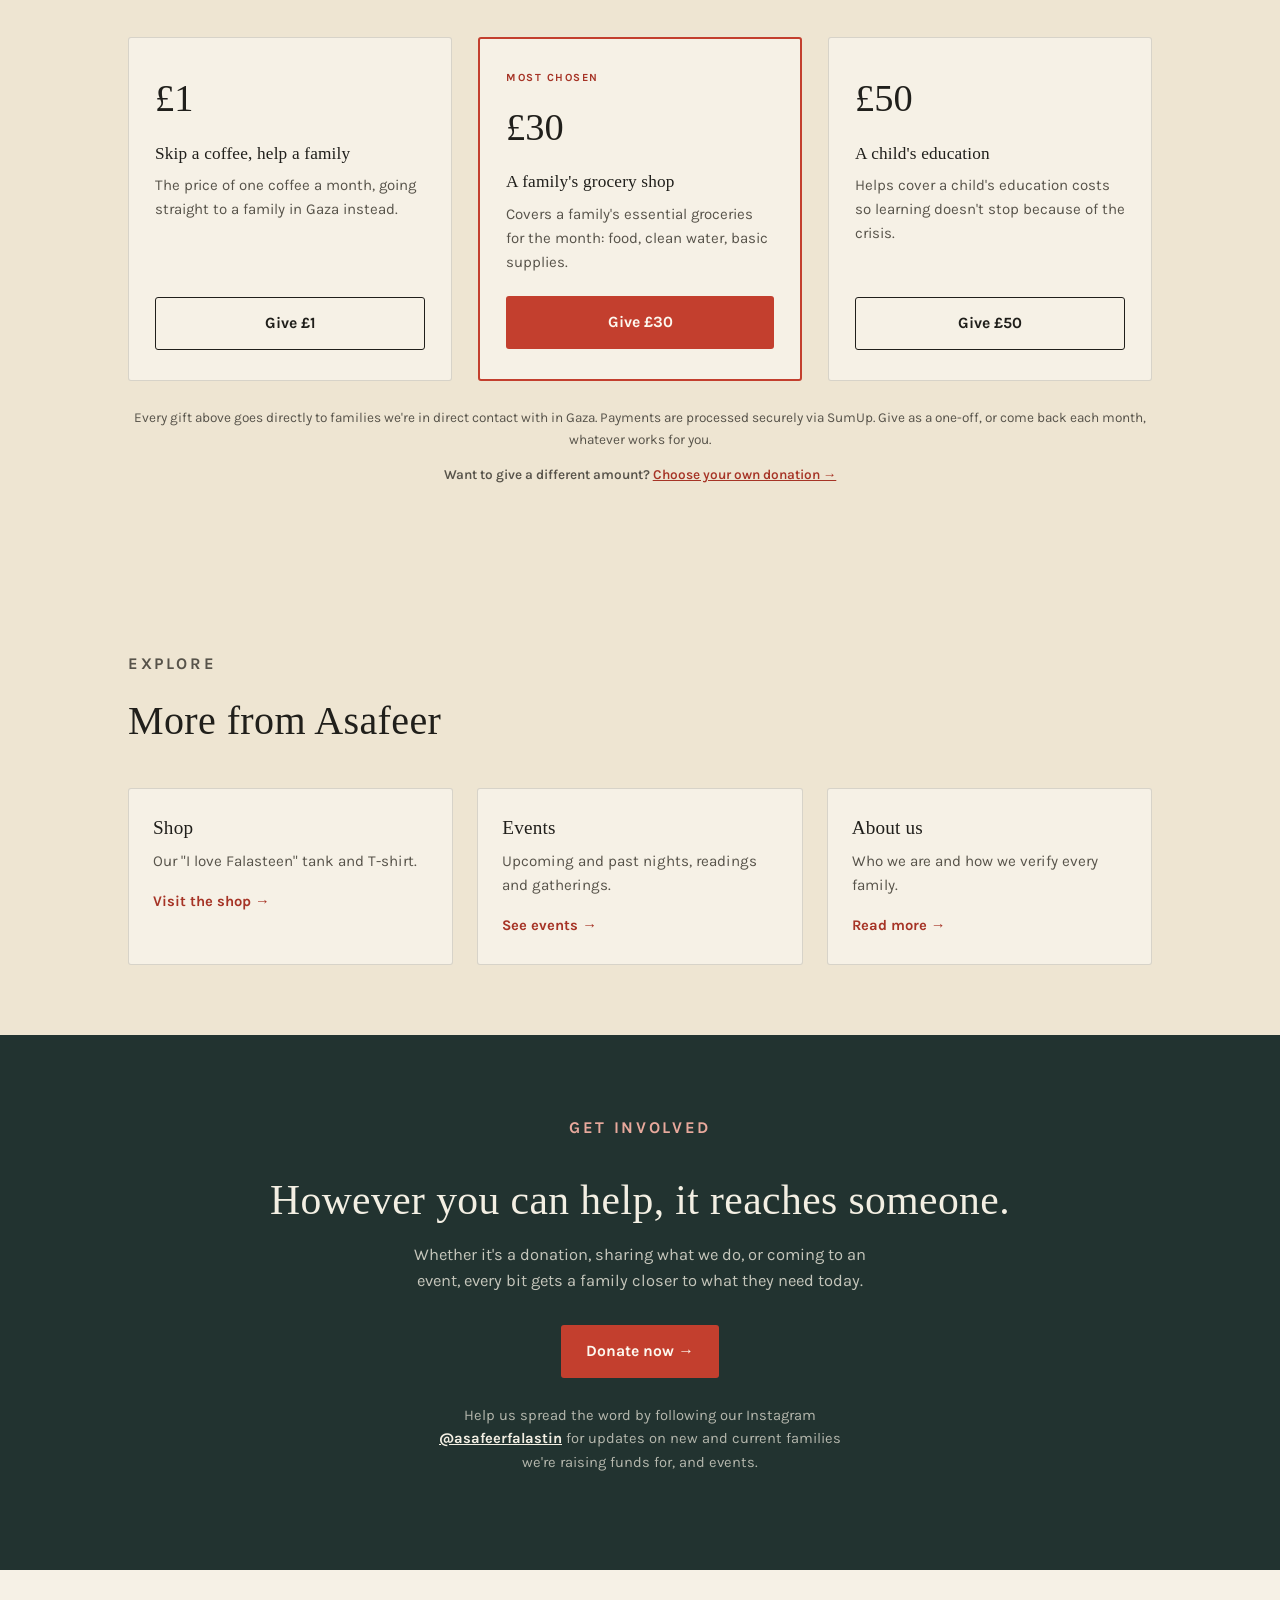
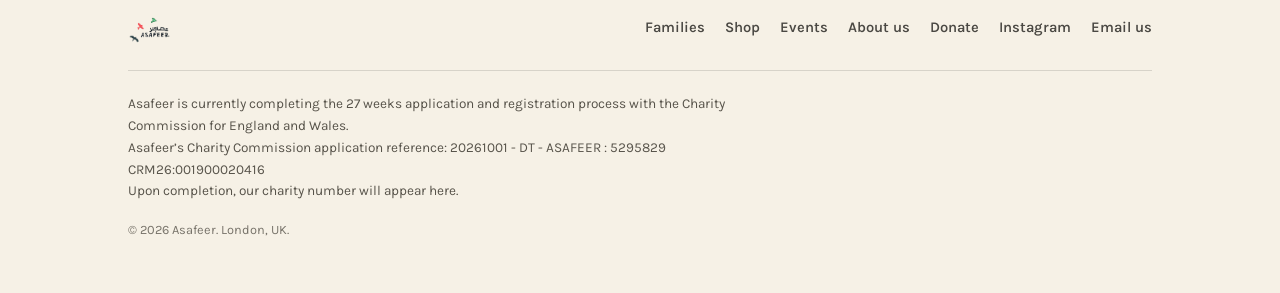
==== commit 302775b0: "Add files via upload" ====
--- a/index.html
+++ b/index.html
@@ -8,395 +8,15 @@
 <link rel="preconnect" href="https://fonts.googleapis.com">
 <link rel="preconnect" href="https://fonts.gstatic.com" crossorigin>
 <link href="https://fonts.googleapis.com/css2?family=Permanent+Marker&family=Karla:ital,wght@0,400;0,500;0,600;0,700;1,400&display=swap" rel="stylesheet">
-<style>
-
-  :root{
-    --paper: #F6F1E6;
-    --paper-deep: #EEE5D2;
-    --ink: #201F1B;
-    --ink-soft: #57534a;
-    --red: #C33F2E;
-    --red-deep: #a63426;
-    --green: #2F7A4E;
-    --teal: #223330;
-    --line: rgba(32,31,27,0.14);
-    --radius: 3px;
-  }
-
-  *{ box-sizing: border-box; }
-  html{ scroll-behavior: smooth; }
-
-  body{
-    margin:0;
-    background: var(--paper);
-    color: var(--ink);
-    font-family: 'Karla', sans-serif;
-    font-size: 17px;
-    line-height: 1.6;
-    -webkit-font-smoothing: antialiased;
-  }
-
-  /* subtle paper grain */
-  body::before{
-    content:"";
-    position: fixed; inset:0;
-    pointer-events:none;
-    opacity:0.9;
-    mix-blend-mode: multiply;
-    z-index: 1;
-    background-image: url("paper-tile.jpg");
-    background-size: 900px 1350px;
-    background-repeat: repeat;
-  }
-
-  h1,h2,h3{
-    font-family: 'Permanent Marker', cursive;
-    font-weight: 400;
-    letter-spacing: 0.01em;
-    line-height: 1.35;
-    margin: 0;
-    color: var(--ink);
-  }
-
-  a{ color: inherit; }
-
-  .wrap{
-    max-width: 1080px;
-    margin: 0 auto;
-    padding: 0 28px;
-  }
-
-  .eyebrow{
-    font-family:'Karla', sans-serif;
-    font-size: 0.72rem;
-    font-weight: 700;
-    letter-spacing: 0.16em;
-    text-transform: uppercase;
-    color: var(--red-deep);
-  }
-
-  /* ---------- NAV ---------- */
-  nav{
-    position: sticky; top:0; z-index: 50;
-    background: rgba(246,241,230,0.88);
-    backdrop-filter: blur(6px);
-    border-bottom: 1px solid var(--line);
-  }
-  nav .wrap{
-    display:flex; align-items:center; justify-content:space-between;
-    padding-top: 14px; padding-bottom: 14px;
-  }
-  .nav-logo{ display:flex; align-items:center; gap:10px; }
-  .nav-logo img{ height: 34px; width:auto; display:block; }
-  .nav-logo span{ font-family:'Permanent Marker',cursive; font-weight:400; font-size:1.25rem; letter-spacing:0.02em; color: var(--ink); }
-  .nav-links{ display:flex; align-items:center; gap: 28px; font-size:0.92rem; font-weight:600; }
-  .nav-links a{ text-decoration:none; opacity:0.82; transition: opacity 0.2s; }
-  .nav-links a:hover{ opacity:1; }
-  .nav-donate{
-    background: var(--red);
-    color: #fdf8ef !important;
-    padding: 9px 18px;
-    border-radius: var(--radius);
-    font-weight:700;
-    opacity:1 !important;
-  }
-  .nav-donate:hover{ background: var(--red-deep); }
-  @media (max-width: 620px){
-    .nav-links a:not(.nav-donate){ display:none; }
-  }
-
-  /* ---------- HERO ---------- */
-  header.hero{
-    position: relative;
-    padding: 86px 0 60px;
-    overflow: hidden;
-    background-image:
-      radial-gradient(ellipse 700px 500px at 85% 15%, rgba(195,63,46,0.10), transparent 60%),
-      radial-gradient(ellipse 500px 400px at 10% 90%, rgba(47,122,78,0.08), transparent 60%),
-      linear-gradient(rgba(32,31,27,0.05) 1px, transparent 1px),
-      linear-gradient(90deg, rgba(32,31,27,0.05) 1px, transparent 1px);
-    background-size: auto, auto, 44px 44px, 44px 44px;
-  }
-  .hero-inner{
-    position:relative; z-index:2;
-    max-width: 700px;
-  }
-  .hero-logo{
-    width: min(360px, 70vw);
-    height:auto;
-    margin-bottom: 6px;
-    display:block;
-  }
-  .hero h1{
-    font-size: clamp(1.8rem, 4.2vw, 2.7rem);
-    font-weight: 400;
-    line-height:1.45;
-    letter-spacing: 0.01em;
-    margin-top: 22px;
-    max-width: 15ch;
-  }
-  .hero h1 em{
-    font-style: italic;
-    color: var(--red-deep);
-  }
-  .hero p.lede{
-    font-size: 1.08rem;
-    color: var(--ink-soft);
-    max-width: 46ch;
-    margin-top: 18px;
-  }
-  .hero-ctas{
-    display:flex; gap:16px; align-items:center; flex-wrap:wrap;
-    margin-top: 32px;
-  }
-  .hero-trust{
-    margin-top: 28px;
-    font-size: 0.9rem;
-    color: var(--ink-soft);
-    max-width: 44ch;
-    padding-top: 20px;
-    border-top: 1px solid var(--line);
-  }
-  .btn{
-    display:inline-flex; align-items:center; gap:8px;
-    padding: 13px 24px;
-    border-radius: var(--radius);
-    font-weight:700;
-    font-size: 0.98rem;
-    text-decoration:none;
-    border: 1.5px solid transparent;
-    transition: transform 0.15s ease, background 0.2s ease;
-  }
-  .btn:hover{ transform: translateY(-1px); }
-  .btn-primary{ background: var(--red); color:#fdf8ef; }
-  .btn-primary:hover{ background: var(--red-deep); }
-  .btn-ghost{ border-color: var(--ink); color: var(--ink); }
-  .btn-ghost:hover{ background: var(--ink); color: var(--paper); }
-
-  /* decorative birds in hero corner */
-  .hero-birds{
-    position:absolute; top: 40px; right: -30px;
-    width: 260px; opacity: 0.9;
-    z-index:1;
-    pointer-events:none;
-  }
-  @media (max-width: 780px){ .hero-birds{ display:none; } }
-
-  /* ---------- FLIGHT PATH SIGNATURE ---------- */
-  .flight{
-    position: relative;
-    padding: 10px 0 78px;
-  }
-  .flight .wrap{ position:relative; }
-  .flight-labels{
-    display:flex; justify-content:space-between;
-    max-width: 640px;
-    font-family:'Permanent Marker',cursive;
-    font-weight:400;
-    font-size:1.05rem;
-  }
-  .flight-labels span:first-child{ color: var(--ink); }
-  .flight-labels span:last-child{ color: var(--red-deep); }
-  .flight svg{ width:100%; max-width:640px; height:auto; display:block; margin-top: 6px; }
-  .flight-path{
-    fill:none;
-    stroke: var(--ink);
-    stroke-width: 2;
-    stroke-linecap: round;
-    stroke-dasharray: 7 8;
-    stroke-dashoffset: 900;
-    transition: stroke-dashoffset 1.6s cubic-bezier(.2,.7,.2,1);
-  }
-  .flight.in-view .flight-path{ stroke-dashoffset: 0; }
-  .flight-bird{
-    opacity:0;
-    transform-origin: center;
-    transition: opacity 0.6s ease 1.1s;
-  }
-  .flight.in-view .flight-bird{ opacity:1; }
-  .flight-caption{
-    font-size:0.94rem; color: var(--ink-soft); margin-top: 18px; max-width: 46ch;
-  }
-
-  /* ---------- SECTION SHELLS ---------- */
-  section{ padding: 70px 0; }
-  section.alt{ background: var(--paper-deep); }
-  .reveal{ opacity:0; transform: translateY(16px); transition: opacity .7s ease, transform .7s ease; }
-  .reveal.in-view{ opacity:1; transform:none; }
-
-  .section-head{ max-width: 620px; margin-bottom: 40px; }
-  .section-head h2{ font-size: clamp(1.9rem,3.6vw,2.5rem); margin-top:10px; letter-spacing:0.01em; }
-  .section-head p{ color: var(--ink-soft); margin-top: 12px; font-size:1.02rem; }
-
-  /* ---------- ABOUT ---------- */
-  .about-grid{
-    display:grid; grid-template-columns: 1.15fr 0.85fr; gap: 56px; align-items:start;
-  }
-  .about-grid p{ margin: 0 0 16px; color: var(--ink-soft); font-size: 1.02rem; }
-  .about-grid p:last-child{ margin-bottom:0; }
-  .pull{
-    border-left: 3px solid var(--red);
-    padding: 4px 0 4px 22px;
-    font-family: Georgia, 'Times New Roman', serif;
-    font-style: italic;
-    font-size: 1.28rem;
-    line-height:1.45;
-    color: var(--ink);
-  }
-  @media (max-width: 820px){
-    .about-grid{ grid-template-columns: 1fr; gap: 28px; }
-  }
-
-  /* ---------- HOW WE WORK ---------- */
-  .steps{
-    display:grid; grid-template-columns: repeat(3, 1fr); gap: 30px;
-  }
-  .step{
-    background: var(--paper);
-    border: 1px solid var(--line);
-    border-radius: var(--radius);
-    padding: 26px 24px;
-  }
-  section.alt .step{ background: var(--paper); }
-  .step-num{
-    font-family:'Permanent Marker',cursive; font-weight:400; font-size:0.95rem;
-    color: var(--green);
-    border: 1.5px solid var(--green);
-    width: 30px; height:30px; border-radius:50%;
-    display:flex; align-items:center; justify-content:center;
-    margin-bottom: 16px;
-  }
-  .step h3{ font-size:1.12rem; margin-bottom:8px; }
-  .step p{ color: var(--ink-soft); font-size:0.96rem; margin:0; }
-  @media (max-width: 820px){
-    .steps{ grid-template-columns: 1fr; }
-  }
-
-  /* ---------- FAMILY STORY ---------- */
-  .family-grid{
-    display:grid; grid-template-columns: 1fr 1fr; gap: 44px; align-items:center;
-  }
-  .family-photos img{
-    width:100%; height:auto; display:block;
-    border-radius: var(--radius);
-    object-fit: cover;
-  }
-  .family-photos > img{ margin-bottom: 14px; max-height: 340px; object-fit: cover; }
-  .family-photos-row{ display:grid; grid-template-columns: 1fr 1fr; gap: 14px; }
-  .family-photos-row img{ height: 180px; }
-  .family-text p{ color: var(--ink-soft); font-size:1.02rem; margin: 0 0 16px; }
-  .family-text .btn{ margin-top: 6px; }
-  @media (max-width: 820px){
-    .family-grid{ grid-template-columns: 1fr; gap: 24px; }
-    .family-photos > img{ max-height: 280px; }
-  }
-
-  /* ---------- MONTHLY GIVING TIERS ---------- */
-  .tiers{
-    display:grid; grid-template-columns: repeat(3, 1fr); gap: 26px;
-  }
-  .tier{
-    background: var(--paper);
-    border: 1px solid var(--line);
-    border-radius: var(--radius);
-    padding: 30px 26px;
-    display:flex; flex-direction:column;
-  }
-  .tier-featured{
-    border-color: var(--red);
-    border-width: 2px;
-    position: relative;
-  }
-  .tier-eyebrow{
-    font-family:'Karla', sans-serif;
-    font-size: 0.68rem; font-weight:700; letter-spacing:0.14em;
-    color: var(--red-deep);
-    margin: 0 0 10px;
-  }
-  .tier-amount{
-    font-family:'Permanent Marker', cursive;
-    font-size: 2.4rem; font-weight:400;
-    margin: 0 0 12px;
-    color: var(--ink);
-  }
-  .tier-amount span{
-    font-size: 0.95rem; font-weight: 500; color: var(--ink-soft);
-  }
-  .tier h3{ font-size: 1.08rem; margin-bottom: 8px; }
-  .tier-desc{ color: var(--ink-soft); font-size:0.94rem; margin: 0 0 22px; flex-grow:1; }
-  .tier-btn{ width:100%; justify-content:center; }
-  .tiers-note{
-    text-align:center; margin-top: 26px; font-size:0.85rem; color: var(--ink-soft);
-  }
-  .tiers-custom{ margin-top: 10px; font-weight:600; }
-  .tiers-custom a{ color: var(--red-deep); text-decoration: underline; }
-  @media (max-width: 820px){
-    .tiers{ grid-template-columns: 1fr; }
-  }
-
-  /* ---------- CTA BAND ---------- */
-  .cta-band{
-    background: var(--teal);
-    color: #F3EFE3;
-    padding: 66px 0;
-    text-align:center;
-  }
-  .cta-band h2{ color:#F3EFE3; font-size: clamp(1.9rem,4vw,2.6rem); }
-  .cta-band p{ color: rgba(243,239,227,0.78); max-width: 46ch; margin: 14px auto 30px; font-size:1.03rem; }
-  .cta-band .btn-primary{ background: var(--red); }
-  .cta-band .btn-primary:hover{ background: #db5a46; }
-  .cta-instagram{
-    margin-top: 26px !important; font-size: 0.92rem !important;
-    color: rgba(243,239,227,0.7) !important;
-  }
-  .cta-instagram a{ color: #F3EFE3; font-weight:700; text-decoration: underline; }
-
-  /* ---------- FOOTER ---------- */
-  footer{ padding: 46px 0 40px; }
-  .footer-top{
-    display:flex; justify-content:space-between; align-items:flex-start; flex-wrap:wrap; gap:24px;
-    padding-bottom: 26px; border-bottom: 1px solid var(--line);
-  }
-  .footer-brand{ display:flex; align-items:center; gap:10px; }
-  .footer-brand img{ height:28px; }
-  .footer-brand span{ font-family:'Permanent Marker',cursive; font-weight:700; }
-  .footer-links{ display:flex; gap:22px; font-size:0.92rem; font-weight:600; }
-  .footer-links a{ text-decoration:none; opacity:0.8; }
-  .footer-links a:hover{ opacity:1; }
-  .footer-note{
-    margin-top: 22px; font-size: 0.85rem; color: var(--ink-soft); max-width: 620px;
-  }
-  .footer-copy{
-    margin-top: 18px; font-size: 0.8rem; color: var(--ink-soft); opacity:0.8;
-  }
-
-
-  .shop-grid{ display:grid; grid-template-columns:repeat(2,1fr); gap:24px; max-width:760px; }
-  .shop-item{ background:var(--paper); border:1px solid var(--line); border-radius:var(--radius); overflow:hidden; display:flex; flex-direction:column; }
-  .shop-art{ aspect-ratio:4/5; background:var(--teal); color:var(--paper); display:flex; flex-direction:column; align-items:center; justify-content:center; text-align:center; padding:20px; }
-  .shop-art img{ width:100%; height:100%; object-fit:cover; }
-  .shop-art .art-line{ font-family:'Permanent Marker',cursive; font-size:clamp(1.6rem,4vw,2.3rem); line-height:1.1; }
-  .shop-art .art-sub{ font-size:0.8rem; letter-spacing:0.18em; margin-top:10px; opacity:0.8; }
-  .shop-body{ padding:20px 22px 24px; display:flex; flex-direction:column; flex-grow:1; }
-  .shop-body h3{ font-size:1.05rem; margin-bottom:6px; }
-  .shop-price{ font-size:1.5rem; font-weight:700; margin:0 0 16px; }
-  .shop-body .btn{ width:100%; justify-content:center; margin-top:auto; }
-  @media (max-width:640px){ .shop-grid{ grid-template-columns:1fr; } }
-
-  .relative{ position:relative; z-index:2; }
-</style>
+<link rel="stylesheet" href="style.css">
 </head>
 <body>
 
 <nav>
   <div class="wrap">
-    <div class="nav-logo">
-      <img src="logo-cropped.png" alt="Asafeer">
-    </div>
+    <a class="nav-logo" href="index.html"><img src="logo-cropped.png" alt="Asafeer"></a>
     <div class="nav-links">
-      <a href="#noor">Noor's story</a>
-      <a href="#shop">Shop</a>
-      <a href="#get-involved">Get involved</a>
+      <a href="index.html" aria-current="page">Home</a><a href="families.html">Families</a><a href="shop.html">Shop</a><a href="events.html">Events</a><a href="about.html">About us</a>
       <a href="http://taplink.cc/helpgaza" class="nav-donate" target="_blank" rel="noopener">Donate</a>
     </div>
   </div>
@@ -416,7 +36,6 @@
     </div>
   </div>
 </header>
-
 <section class="flight reveal">
   <div class="wrap">
     <div class="flight-labels">
@@ -434,6 +53,20 @@
     <p class="flight-caption">Every donation goes straight to the family, with no organisation in between and no middleman deciding on their behalf. They choose how to use it. Research on humanitarian cash transfers consistently shows that giving people direct, unconditional support helps them meet their most urgent needs and plan further ahead, because they understand their own circumstances better than anyone deciding for them ever could.</p>
   </div>
 </section>
+<section class="alt reveal">
+  <div class="wrap">
+    <div class="draw-grid">
+      <img src="prizedraw.jpg" alt="Prizedraw fundraiser for Gaza, poster">
+      <div class="draw-text">
+        <p class="eyebrow">LIVE NOW</p>
+        <h2 style="margin:10px 0 14px;font-size:clamp(1.8rem,3.4vw,2.4rem)">Online prizedraw fundraiser for Gaza</h2>
+        <p>Donate any amount for a chance to win a prize, including handmade Tatreez, a lunch for two, classes and our "I love Falasteen" shirts. Draw closes 1 November 2026.</p>
+        <a class="btn btn-primary" href="https://www.crowdfunder.co.uk/p/online-prizedraw-fundraiser-for-gaza" target="_blank" rel="noopener">Enter the prizedraw →</a>
+        <a class="btn btn-ghost" href="events.html" style="margin-left:8px">Full details</a>
+      </div>
+    </div>
+  </div>
+</section>
 
 <section id="noor" class="reveal">
   <div class="wrap">
@@ -444,16 +77,11 @@
     <div class="family-grid">
       <div class="family-photos">
         <img src="camp-walk.jpg" alt="Noor's daughter walking through the camp where the family now lives">
-        <div class="family-photos-row">
-          <img src="studying.jpg" alt="Noor's children studying on the ground, using notebooks brought to the tent">
-          <img src="graduation.jpg" alt="Noor with her two daughters at a school graduation ceremony">
-        </div>
       </div>
       <div class="family-text">
         <p>Noor is a mother of three, displaced from her home in Gaza after it was destroyed. She and her children now live in a tent camp.</p>
-        <p>We've been in direct contact with Noor since the start, verifying her family, understanding what they need, and staying in touch as things change. Thanks to donations through Asafeer, we've already been able to provide Noor's family with groceries to get them through difficult weeks.</p>
-        <p>We send regular updates to donors showing exactly what their donations went toward.</p>
-        <a class="btn btn-primary" href="https://gogetfunding.com/palestinian-nour-mother-of-3-children-official-gaza-support-fund/" target="_blank" rel="noopener">Support Noor's family →</a>
+        <p>We've been in direct contact with Noor since the start, verifying her family and staying in touch as things change.</p>
+        <a class="btn btn-primary" href="families.html">Meet the families →</a>
       </div>
     </div>
   </div>
@@ -491,31 +119,16 @@
     <p class="tiers-note tiers-custom">Want to give a different amount? <a href="https://pay.sumup.com/b2c/QBG695YY" target="_blank" rel="noopener">Choose your own donation →</a></p>
   </div>
 </section>
-
-<section id="shop" class="reveal">
+<section class="alt reveal">
   <div class="wrap">
     <div class="section-head">
-      <p class="eyebrow">SHOP</p>
-      <h2>Wear it, share it</h2>
-      <p>Our "I love Falasteen" range. Choose your size and check out securely in our shop.</p>
+      <p class="eyebrow">EXPLORE</p>
+      <h2>More from Asafeer</h2>
     </div>
-    <div class="shop-grid">
-      <div class="shop-item">
-        <div class="shop-art"><img src="shirt-tank.jpg" alt="Asafeer I love Falasteen tank top" loading="lazy"></div>
-        <div class="shop-body">
-          <h3>Asafeer "I love Falasteen" Tank</h3>
-          <p class="shop-price">£30</p>
-          <a class="btn btn-primary" href="https://clara-mantegazza.bigcartel.com/product/asafeer-i-love-falasteen-tank" target="_blank" rel="noopener">Buy the tank →</a>
-        </div>
-      </div>
-      <div class="shop-item">
-        <div class="shop-art"><img src="shirt-tee.jpg" alt="Asafeer I love Falasteen T-shirt" loading="lazy"></div>
-        <div class="shop-body">
-          <h3>Asafeer "I love Falasteen" T-shirt</h3>
-          <p class="shop-price">£35</p>
-          <a class="btn btn-primary" href="https://clara-mantegazza.bigcartel.com/product/asafeer-i-love-falsateen-t-shirt" target="_blank" rel="noopener">Buy the T-shirt →</a>
-        </div>
-      </div>
+    <div class="explore">
+      <a href="shop.html"><h3>Shop</h3><p>Our "I love Falasteen" tank and T-shirt.</p><span>Visit the shop →</span></a>
+      <a href="events.html"><h3>Events</h3><p>Upcoming and past nights, readings and gatherings.</p><span>See events →</span></a>
+      <a href="about.html"><h3>About us</h3><p>Who we are and how we verify every family.</p><span>Read more →</span></a>
     </div>
   </div>
 </section>
@@ -537,38 +150,20 @@
         <img src="logo-cropped.png" alt="Asafeer">
       </div>
       <div class="footer-links">
+        <a href="families.html">Families</a>
+        <a href="shop.html">Shop</a>
+        <a href="events.html">Events</a>
+        <a href="about.html">About us</a>
         <a href="http://taplink.cc/helpgaza" target="_blank" rel="noopener">Donate</a>
         <a href="https://www.instagram.com/asafeerfalastin/" target="_blank" rel="noopener">Instagram</a>
-        <a href="#get-involved">Get involved</a>
+        <a href="mailto:Asafeercharity@gmail.com">Email us</a>
       </div>
     </div>
-    <p class="footer-note">Asafeer is currently completing registration with the Charity Commission for England and Wales.<br>Charity Commission application reference: 20261001 - DT - ASAFEER : 5295829 CRM26:001900020416<br>Once registered, our charity number will appear here.</p>
+    <p class="footer-note">Asafeer is currently completing the 27 weeks application and registration process with the Charity Commission for England and Wales.<br>Asafeer’s Charity Commission application reference: 20261001 - DT - ASAFEER : 5295829 CRM26:001900020416<br>Upon completion, our charity number will appear here.</p>
     <p class="footer-copy">© <span id="year"></span> Asafeer. London, UK.</p>
   </div>
 </footer>
 
-<script>
-  document.getElementById('year').textContent = new Date().getFullYear();
-
-  const io = new IntersectionObserver((entries)=>{
-    entries.forEach(e=>{
-      if(e.isIntersecting){
-        e.target.classList.add('in-view');
-        io.unobserve(e.target);
-      }
-    });
-  }, { threshold: 0.25 });
-
-  document.querySelectorAll('.reveal').forEach(el => io.observe(el));
-
-  const prefersReduced = window.matchMedia('(prefers-reduced-motion: reduce)').matches;
-  if(prefersReduced){
-    document.querySelectorAll('.reveal, .flight-path, .flight-bird').forEach(el=>{
-      el.style.transition = 'none';
-      el.classList.add('in-view');
-    });
-  }
-</script>
-
+<script src="site.js"></script>
 </body>
 </html>
--- a/style.css
+++ b/style.css
@@ -0,0 +1,419 @@
+:root{
+    --paper: #F6F1E6;
+    --paper-deep: #EEE5D2;
+    --ink: #201F1B;
+    --ink-soft: #57534a;
+    --red: #C33F2E;
+    --red-deep: #a63426;
+    --green: #2F7A4E;
+    --teal: #223330;
+    --line: rgba(32,31,27,0.14);
+    --radius: 3px;
+  }
+
+  *{ box-sizing: border-box; }
+  html{ scroll-behavior: smooth; }
+
+  body{
+    margin:0;
+    background: var(--paper);
+    color: var(--ink);
+    font-family: 'Karla', sans-serif;
+    font-size: 17px;
+    line-height: 1.6;
+    -webkit-font-smoothing: antialiased;
+  }
+
+  /* subtle paper grain */
+  body::before{
+    content:"";
+    position: fixed; inset:0;
+    pointer-events:none;
+    opacity:0.9;
+    mix-blend-mode: multiply;
+    z-index: 1;
+    background-image: url("paper-tile.jpg");
+    background-size: 900px 1350px;
+    background-repeat: repeat;
+  }
+
+  h1,h2,h3{
+    font-family: 'Permanent Marker', cursive;
+    font-weight: 400;
+    letter-spacing: 0.01em;
+    line-height: 1.35;
+    margin: 0;
+    color: var(--ink);
+  }
+
+  a{ color: inherit; }
+
+  .wrap{
+    max-width: 1080px;
+    margin: 0 auto;
+    padding: 0 28px;
+  }
+
+  .eyebrow{
+    font-family:'Karla', sans-serif;
+    font-size: 0.72rem;
+    font-weight: 700;
+    letter-spacing: 0.16em;
+    text-transform: uppercase;
+    color: var(--red-deep);
+  }
+
+  /* ---------- NAV ---------- */
+  nav{
+    position: sticky; top:0; z-index: 50;
+    background: rgba(246,241,230,0.88);
+    backdrop-filter: blur(6px);
+    border-bottom: 1px solid var(--line);
+  }
+  nav .wrap{
+    display:flex; align-items:center; justify-content:space-between;
+    padding-top: 14px; padding-bottom: 14px;
+  }
+  .nav-logo{ display:flex; align-items:center; gap:10px; }
+  .nav-logo img{ height: 34px; width:auto; display:block; }
+  .nav-logo span{ font-family:'Permanent Marker',cursive; font-weight:400; font-size:1.25rem; letter-spacing:0.02em; color: var(--ink); }
+  .nav-links{ display:flex; align-items:center; gap: 28px; font-size:0.92rem; font-weight:600; }
+  .nav-links a{ text-decoration:none; opacity:0.82; transition: opacity 0.2s; }
+  .nav-links a:hover{ opacity:1; }
+  .nav-donate{
+    background: var(--red);
+    color: #fdf8ef !important;
+    padding: 9px 18px;
+    border-radius: var(--radius);
+    font-weight:700;
+    opacity:1 !important;
+  }
+  .nav-donate:hover{ background: var(--red-deep); }
+  @media (max-width: 700px){
+    nav .wrap{ flex-wrap:wrap; gap:8px 16px; }
+    .nav-links{ gap:14px; font-size:0.85rem; flex-wrap:wrap; }
+    .nav-donate{ padding:7px 13px; }
+    .nav-logo img{ height:28px; }
+  }
+
+  /* ---------- HERO ---------- */
+  header.hero{
+    position: relative;
+    padding: 86px 0 60px;
+    overflow: hidden;
+    background-image:
+      radial-gradient(ellipse 700px 500px at 85% 15%, rgba(195,63,46,0.10), transparent 60%),
+      radial-gradient(ellipse 500px 400px at 10% 90%, rgba(47,122,78,0.08), transparent 60%),
+      linear-gradient(rgba(32,31,27,0.05) 1px, transparent 1px),
+      linear-gradient(90deg, rgba(32,31,27,0.05) 1px, transparent 1px);
+    background-size: auto, auto, 44px 44px, 44px 44px;
+  }
+  .hero-inner{
+    position:relative; z-index:2;
+    max-width: 700px;
+  }
+  .hero-logo{
+    width: min(360px, 70vw);
+    height:auto;
+    margin-bottom: 6px;
+    display:block;
+  }
+  .hero h1{
+    font-size: clamp(1.8rem, 4.2vw, 2.7rem);
+    font-weight: 400;
+    line-height:1.45;
+    letter-spacing: 0.01em;
+    margin-top: 22px;
+    max-width: 15ch;
+  }
+  .hero h1 em{
+    font-style: italic;
+    color: var(--red-deep);
+  }
+  .hero p.lede{
+    font-size: 1.08rem;
+    color: var(--ink-soft);
+    max-width: 46ch;
+    margin-top: 18px;
+  }
+  .hero-ctas{
+    display:flex; gap:16px; align-items:center; flex-wrap:wrap;
+    margin-top: 32px;
+  }
+  .hero-trust{
+    margin-top: 28px;
+    font-size: 0.9rem;
+    color: var(--ink-soft);
+    max-width: 44ch;
+    padding-top: 20px;
+    border-top: 1px solid var(--line);
+  }
+  .btn{
+    display:inline-flex; align-items:center; gap:8px;
+    padding: 13px 24px;
+    border-radius: var(--radius);
+    font-weight:700;
+    font-size: 0.98rem;
+    text-decoration:none;
+    border: 1.5px solid transparent;
+    transition: transform 0.15s ease, background 0.2s ease;
+  }
+  .btn:hover{ transform: translateY(-1px); }
+  .btn-primary{ background: var(--red); color:#fdf8ef; }
+  .btn-primary:hover{ background: var(--red-deep); }
+  .btn-ghost{ border-color: var(--ink); color: var(--ink); }
+  .btn-ghost:hover{ background: var(--ink); color: var(--paper); }
+
+  /* decorative birds in hero corner */
+  .hero-birds{
+    position:absolute; top: 40px; right: -30px;
+    width: 260px; opacity: 0.9;
+    z-index:1;
+    pointer-events:none;
+  }
+  @media (max-width: 780px){ .hero-birds{ display:none; } }
+
+  /* ---------- FLIGHT PATH SIGNATURE ---------- */
+  .flight{
+    position: relative;
+    padding: 10px 0 78px;
+  }
+  .flight .wrap{ position:relative; }
+  .flight-labels{
+    display:flex; justify-content:space-between;
+    max-width: 640px;
+    font-family:'Permanent Marker',cursive;
+    font-weight:400;
+    font-size:1.05rem;
+  }
+  .flight-labels span:first-child{ color: var(--ink); }
+  .flight-labels span:last-child{ color: var(--red-deep); }
+  .flight svg{ width:100%; max-width:640px; height:auto; display:block; margin-top: 6px; }
+  .flight-path{
+    fill:none;
+    stroke: var(--ink);
+    stroke-width: 2;
+    stroke-linecap: round;
+    stroke-dasharray: 7 8;
+    stroke-dashoffset: 900;
+    transition: stroke-dashoffset 1.6s cubic-bezier(.2,.7,.2,1);
+  }
+  .flight.in-view .flight-path{ stroke-dashoffset: 0; }
+  .flight-bird{
+    opacity:0;
+    transform-origin: center;
+    transition: opacity 0.6s ease 1.1s;
+  }
+  .flight.in-view .flight-bird{ opacity:1; }
+  .flight-caption{
+    font-size:0.94rem; color: var(--ink-soft); margin-top: 18px; max-width: 46ch;
+  }
+
+  /* ---------- SECTION SHELLS ---------- */
+  section{ padding: 70px 0; }
+  section.alt{ background: var(--paper-deep); }
+  .reveal{ opacity:0; transform: translateY(16px); transition: opacity .7s ease, transform .7s ease; }
+  .reveal.in-view{ opacity:1; transform:none; }
+
+  .section-head{ max-width: 620px; margin-bottom: 40px; }
+  .section-head h2{ font-size: clamp(1.9rem,3.6vw,2.5rem); margin-top:10px; letter-spacing:0.01em; }
+  .section-head p{ color: var(--ink-soft); margin-top: 12px; font-size:1.02rem; }
+
+  /* ---------- ABOUT ---------- */
+  .about-grid{
+    display:grid; grid-template-columns: 1.15fr 0.85fr; gap: 56px; align-items:start;
+  }
+  .about-grid p{ margin: 0 0 16px; color: var(--ink-soft); font-size: 1.02rem; }
+  .about-grid p:last-child{ margin-bottom:0; }
+  .pull{
+    border-left: 3px solid var(--red);
+    padding: 4px 0 4px 22px;
+    font-family: Georgia, 'Times New Roman', serif;
+    font-style: italic;
+    font-size: 1.28rem;
+    line-height:1.45;
+    color: var(--ink);
+  }
+  @media (max-width: 820px){
+    .about-grid{ grid-template-columns: 1fr; gap: 28px; }
+  }
+
+  /* ---------- HOW WE WORK ---------- */
+  .steps{
+    display:grid; grid-template-columns: repeat(3, 1fr); gap: 30px;
+  }
+  .step{
+    background: var(--paper);
+    border: 1px solid var(--line);
+    border-radius: var(--radius);
+    padding: 26px 24px;
+  }
+  section.alt .step{ background: var(--paper); }
+  .step-num{
+    font-family:'Permanent Marker',cursive; font-weight:400; font-size:0.95rem;
+    color: var(--green);
+    border: 1.5px solid var(--green);
+    width: 30px; height:30px; border-radius:50%;
+    display:flex; align-items:center; justify-content:center;
+    margin-bottom: 16px;
+  }
+  .step h3{ font-size:1.12rem; margin-bottom:8px; }
+  .step p{ color: var(--ink-soft); font-size:0.96rem; margin:0; }
+  @media (max-width: 820px){
+    .steps{ grid-template-columns: 1fr; }
+  }
+
+  /* ---------- FAMILY STORY ---------- */
+  .family-grid{
+    display:grid; grid-template-columns: 1fr 1fr; gap: 44px; align-items:center;
+  }
+  .family-photos img{
+    width:100%; height:auto; display:block;
+    border-radius: var(--radius);
+    object-fit: cover;
+  }
+  .family-photos > img{ margin-bottom: 14px; max-height: 340px; object-fit: cover; }
+  .family-photos-row{ display:grid; grid-template-columns: 1fr 1fr; gap: 14px; }
+  .family-photos-row img{ height: 180px; }
+  .family-text p{ color: var(--ink-soft); font-size:1.02rem; margin: 0 0 16px; }
+  .family-text .btn{ margin-top: 6px; }
+  @media (max-width: 820px){
+    .family-grid{ grid-template-columns: 1fr; gap: 24px; }
+    .family-photos > img{ max-height: 280px; }
+  }
+
+  /* ---------- MONTHLY GIVING TIERS ---------- */
+  .tiers{
+    display:grid; grid-template-columns: repeat(3, 1fr); gap: 26px;
+  }
+  .tier{
+    background: var(--paper);
+    border: 1px solid var(--line);
+    border-radius: var(--radius);
+    padding: 30px 26px;
+    display:flex; flex-direction:column;
+  }
+  .tier-featured{
+    border-color: var(--red);
+    border-width: 2px;
+    position: relative;
+  }
+  .tier-eyebrow{
+    font-family:'Karla', sans-serif;
+    font-size: 0.68rem; font-weight:700; letter-spacing:0.14em;
+    color: var(--red-deep);
+    margin: 0 0 10px;
+  }
+  .tier-amount{
+    font-family:'Permanent Marker', cursive;
+    font-size: 2.4rem; font-weight:400;
+    margin: 0 0 12px;
+    color: var(--ink);
+  }
+  .tier-amount span{
+    font-size: 0.95rem; font-weight: 500; color: var(--ink-soft);
+  }
+  .tier h3{ font-size: 1.08rem; margin-bottom: 8px; }
+  .tier-desc{ color: var(--ink-soft); font-size:0.94rem; margin: 0 0 22px; flex-grow:1; }
+  .tier-btn{ width:100%; justify-content:center; }
+  .tiers-note{
+    text-align:center; margin-top: 26px; font-size:0.85rem; color: var(--ink-soft);
+  }
+  .tiers-custom{ margin-top: 10px; font-weight:600; }
+  .tiers-custom a{ color: var(--red-deep); text-decoration: underline; }
+  @media (max-width: 820px){
+    .tiers{ grid-template-columns: 1fr; }
+  }
+
+  /* ---------- CTA BAND ---------- */
+  .cta-band{
+    background: var(--teal);
+    color: #F3EFE3;
+    padding: 66px 0;
+    text-align:center;
+  }
+  .cta-band h2{ color:#F3EFE3; font-size: clamp(1.9rem,4vw,2.6rem); }
+  .cta-band p{ color: rgba(243,239,227,0.78); max-width: 46ch; margin: 14px auto 30px; font-size:1.03rem; }
+  .cta-band .btn-primary{ background: var(--red); }
+  .cta-band .btn-primary:hover{ background: #db5a46; }
+  .cta-instagram{
+    margin-top: 26px !important; font-size: 0.92rem !important;
+    color: rgba(243,239,227,0.7) !important;
+  }
+  .cta-instagram a{ color: #F3EFE3; font-weight:700; text-decoration: underline; }
+
+  /* ---------- FOOTER ---------- */
+  footer{ padding: 46px 0 40px; }
+  .footer-top{
+    display:flex; justify-content:space-between; align-items:flex-start; flex-wrap:wrap; gap:24px;
+    padding-bottom: 26px; border-bottom: 1px solid var(--line);
+  }
+  .footer-brand{ display:flex; align-items:center; gap:10px; }
+  .footer-brand img{ height:28px; }
+  .footer-brand span{ font-family:'Permanent Marker',cursive; font-weight:700; }
+  .footer-links{ display:flex; gap:22px; font-size:0.92rem; font-weight:600; }
+  .footer-links a{ text-decoration:none; opacity:0.8; }
+  .footer-links a:hover{ opacity:1; }
+  .footer-note{
+    margin-top: 22px; font-size: 0.85rem; color: var(--ink-soft); max-width: 620px;
+  }
+  .footer-copy{
+    margin-top: 18px; font-size: 0.8rem; color: var(--ink-soft); opacity:0.8;
+  }
+
+
+  .shop-grid{ display:grid; grid-template-columns:repeat(2,1fr); gap:24px; max-width:760px; }
+  .shop-item{ background:var(--paper); border:1px solid var(--line); border-radius:var(--radius); overflow:hidden; display:flex; flex-direction:column; }
+  .shop-art{ aspect-ratio:4/5; background:var(--teal); color:var(--paper); display:flex; flex-direction:column; align-items:center; justify-content:center; text-align:center; padding:20px; }
+  .shop-art img{ width:100%; height:100%; object-fit:cover; }
+  .shop-art .art-line{ font-family:'Permanent Marker',cursive; font-size:clamp(1.6rem,4vw,2.3rem); line-height:1.1; }
+  .shop-art .art-sub{ font-size:0.8rem; letter-spacing:0.18em; margin-top:10px; opacity:0.8; }
+  .shop-body{ padding:20px 22px 24px; display:flex; flex-direction:column; flex-grow:1; }
+  .shop-body h3{ font-size:1.05rem; margin-bottom:6px; }
+  .shop-price{ font-size:1.5rem; font-weight:700; margin:0 0 16px; }
+  .shop-body .btn{ width:100%; justify-content:center; margin-top:auto; }
+  @media (max-width:640px){ .shop-grid{ grid-template-columns:1fr; } }
+
+  .relative{ position:relative; z-index:2; }
+
+  /* ---------- SUBPAGES ---------- */
+  .page-head{ padding: 70px 0 10px; }
+  .page-head h1{ font-size: clamp(2rem,4.6vw,3rem); margin-top:10px; line-height:1.3; max-width: 18ch; }
+  .page-head p.lede{ color: var(--ink-soft); font-size:1.08rem; max-width: 52ch; margin-top:16px; }
+  nav .nav-links a[aria-current="page"]{ opacity:1; border-bottom:2px solid var(--red); padding-bottom:2px; }
+  .explore{ display:grid; grid-template-columns:repeat(3,1fr); gap:24px; }
+  .explore a{ text-decoration:none; background:var(--paper); border:1px solid var(--line); border-radius:var(--radius); padding:26px 24px; display:block; transition:transform .15s ease, border-color .2s; }
+  .explore a:hover{ transform:translateY(-2px); border-color:var(--red); }
+  .explore h3{ font-size:1.2rem; margin-bottom:8px; }
+  .explore p{ color:var(--ink-soft); font-size:0.95rem; margin:0 0 14px; }
+  .explore span{ color:var(--red-deep); font-weight:700; font-size:0.92rem; }
+  @media (max-width:820px){ .explore{ grid-template-columns:1fr; } }
+  .pillars{ display:grid; grid-template-columns:repeat(3,1fr); gap:26px; margin-top:10px; }
+  .pillar{ background:var(--paper); border:1px solid var(--line); border-radius:var(--radius); padding:26px 24px; }
+  .pillar h3{ font-size:1.1rem; margin-bottom:8px; }
+  .pillar p{ color:var(--ink-soft); font-size:0.96rem; margin:0; }
+  @media (max-width:820px){ .pillars{ grid-template-columns:1fr; } }
+  .events-list{ display:grid; gap:18px; max-width:760px; }
+  .event-card{ display:grid; grid-template-columns:96px 1fr; gap:22px; background:var(--paper); border:1px solid var(--line); border-radius:var(--radius); padding:22px 24px; }
+  .event-date{ font-family:'Permanent Marker',cursive; text-align:center; color:var(--red-deep); line-height:1.2; }
+  .event-date b{ display:block; font-size:2rem; font-weight:400; color:var(--ink); }
+  .event-card h3{ font-size:1.1rem; margin-bottom:6px; }
+  .event-card p{ color:var(--ink-soft); font-size:0.95rem; margin:0; }
+  .empty-note{ max-width:760px; border:1.5px dashed var(--line); border-radius:var(--radius); padding:28px 26px; color:var(--ink-soft); }
+  .empty-note p{ margin:0 0 12px; }
+  .empty-note p:last-child{ margin:0; }
+  .empty-note a{ color:var(--red-deep); font-weight:700; }
+  .prose p{ color:var(--ink-soft); font-size:1.02rem; margin:0 0 16px; max-width:62ch; }
+  .shop-art:has(img){ padding:0; }
+  .footer-links{ flex-wrap:wrap; gap:10px 20px; }
+  .draw-grid{ display:grid; grid-template-columns:0.9fr 1.1fr; gap:44px; align-items:start; }
+  .draw-grid img{ width:100%; height:auto; display:block; border-radius:var(--radius); }
+  .draw-text p{ color:var(--ink-soft); font-size:1.02rem; margin:0 0 14px; }
+  .draw-text h3{ font-size:1.15rem; margin:22px 0 8px; }
+  .prize-list{ margin:0 0 14px; padding-left:1.1em; color:var(--ink-soft); font-size:1rem; }
+  .prize-list li{ margin-bottom:5px; }
+  .prize-list a, .draw-text a.inline{ color:var(--red-deep); font-weight:700; }
+  .draw-facts{ display:flex; flex-wrap:wrap; gap:10px 28px; margin:18px 0 22px; padding:14px 0; border-top:1px solid var(--line); border-bottom:1px solid var(--line); font-size:0.95rem; }
+  .draw-facts b{ font-family:'Permanent Marker',cursive; font-weight:400; color:var(--red-deep); display:block; font-size:0.8rem; letter-spacing:0.06em; }
+  @media (max-width:820px){ .draw-grid{ grid-template-columns:1fr; gap:24px; } }
+  .prose h2{ margin:34px 0 12px; font-size:clamp(1.5rem,3vw,2rem); }
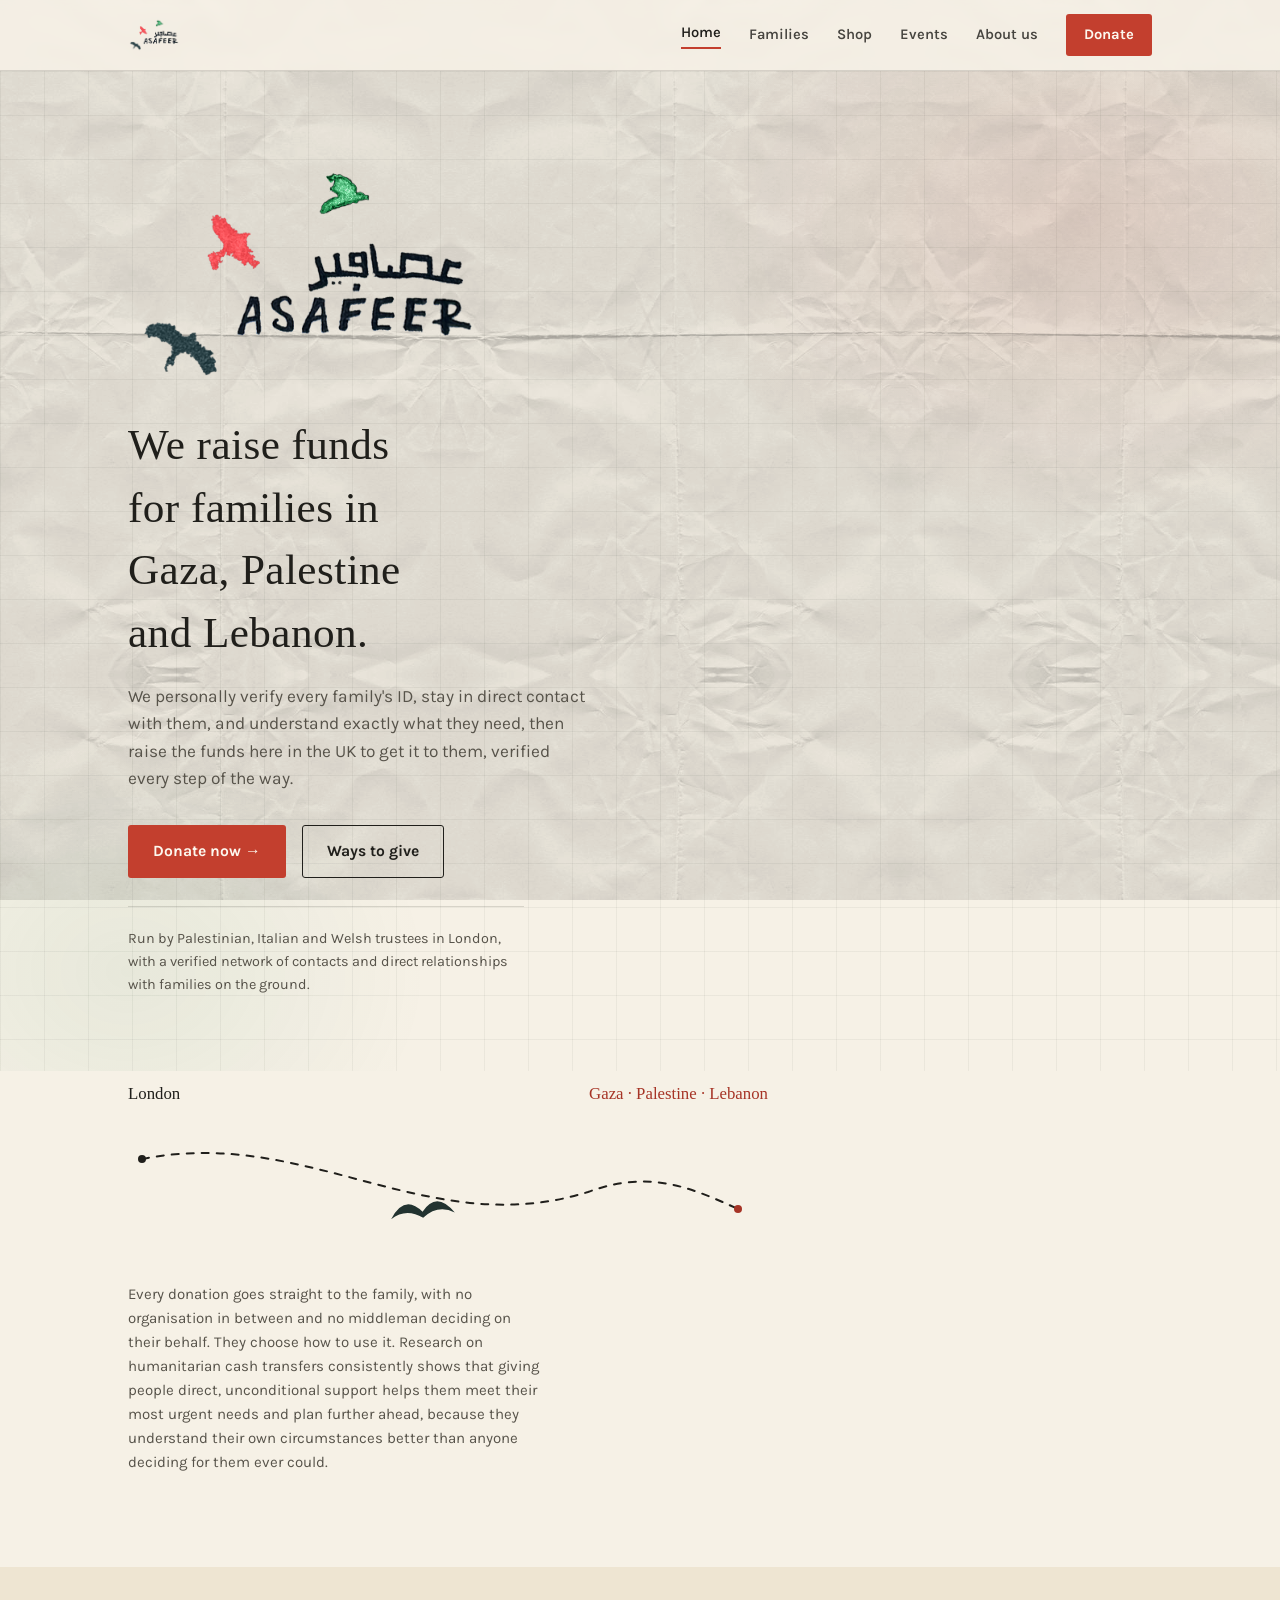
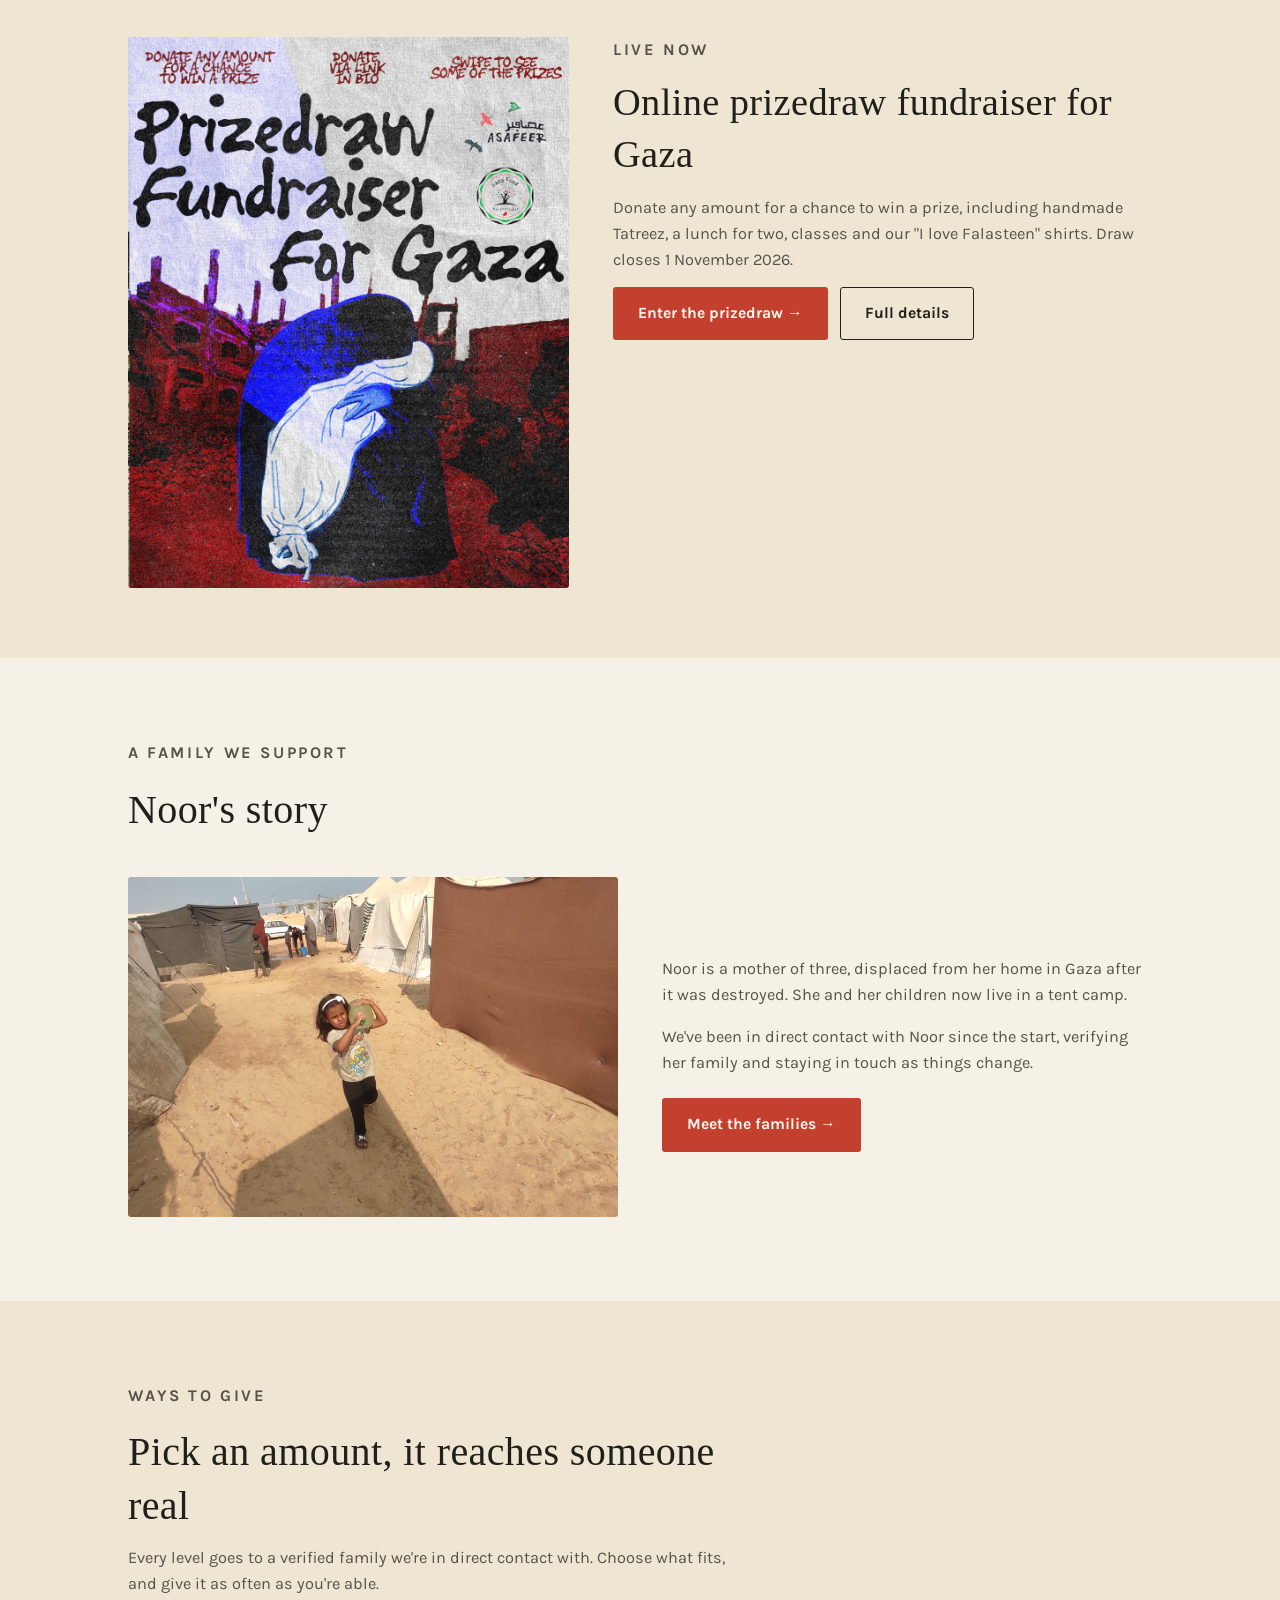
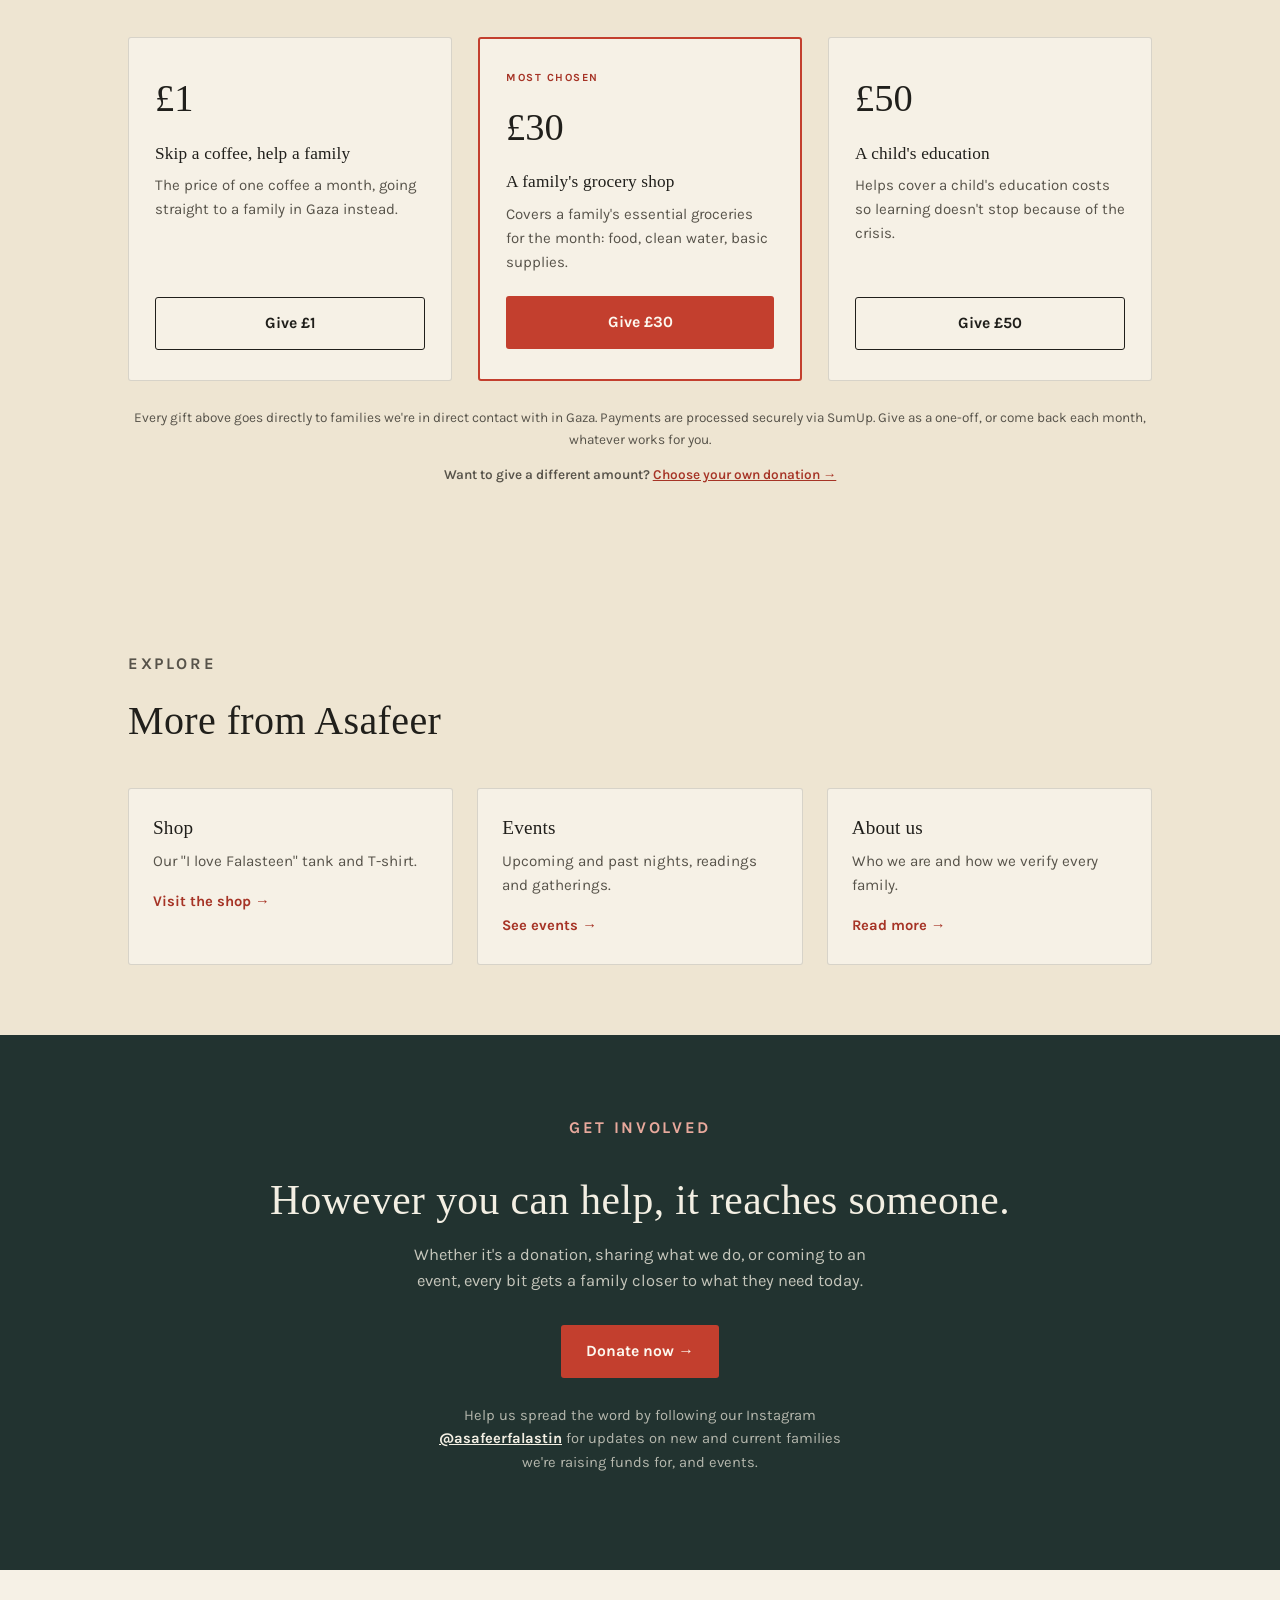
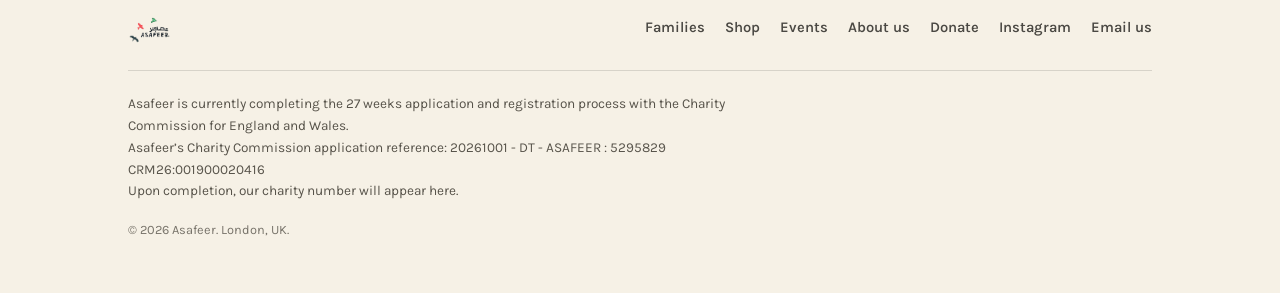
==== commit f8b9f611: "Add files via upload" ====
--- a/index.html
+++ b/index.html
@@ -17,7 +17,7 @@
     <a class="nav-logo" href="index.html"><img src="logo-cropped.png" alt="Asafeer"></a>
     <div class="nav-links">
       <a href="index.html" aria-current="page">Home</a><a href="families.html">Families</a><a href="shop.html">Shop</a><a href="events.html">Events</a><a href="about.html">About us</a>
-      <a href="http://taplink.cc/helpgaza" class="nav-donate" target="_blank" rel="noopener">Donate</a>
+      <a href="https://pay.sumup.com/b2c/QBG695YY" class="nav-donate" target="_blank" rel="noopener">Donate</a>
     </div>
   </div>
 </nav>
@@ -29,7 +29,7 @@
       <h1>We raise funds for families in Gaza, Palestine and Lebanon.</h1>
       <p class="lede">We personally verify every family's ID, stay in direct contact with them, and understand exactly what they need, then raise the funds here in the UK to get it to them, verified every step of the way.</p>
       <div class="hero-ctas">
-        <a class="btn btn-primary" href="http://taplink.cc/helpgaza" target="_blank" rel="noopener">Donate now →</a>
+        <a class="btn btn-primary" href="https://pay.sumup.com/b2c/QBG695YY" target="_blank" rel="noopener">Donate now →</a>
         <a class="btn btn-ghost" href="#give-monthly">Ways to give</a>
       </div>
       <p class="hero-trust">Run by Palestinian, Italian and Welsh trustees in London, with a verified network of contacts and direct relationships with families on the ground.</p>
@@ -138,7 +138,7 @@
     <p class="eyebrow" style="color:#e8a99c;">GET INVOLVED</p>
     <h2 style="margin-top:10px;">However you can help, it reaches someone.</h2>
     <p>Whether it's a donation, sharing what we do, or coming to an event, every bit gets a family closer to what they need today.</p>
-    <a class="btn btn-primary" href="http://taplink.cc/helpgaza" target="_blank" rel="noopener">Donate now →</a>
+    <a class="btn btn-primary" href="https://pay.sumup.com/b2c/QBG695YY" target="_blank" rel="noopener">Donate now →</a>
     <p class="cta-instagram">Help us spread the word by following our Instagram <a href="https://www.instagram.com/asafeerfalastin/" target="_blank" rel="noopener">@asafeerfalastin</a> for updates on new and current families we're raising funds for, and events.</p>
   </div>
 </section>
@@ -154,7 +154,7 @@
         <a href="shop.html">Shop</a>
         <a href="events.html">Events</a>
         <a href="about.html">About us</a>
-        <a href="http://taplink.cc/helpgaza" target="_blank" rel="noopener">Donate</a>
+        <a href="https://pay.sumup.com/b2c/QBG695YY" target="_blank" rel="noopener">Donate</a>
         <a href="https://www.instagram.com/asafeerfalastin/" target="_blank" rel="noopener">Instagram</a>
         <a href="mailto:Asafeercharity@gmail.com">Email us</a>
       </div>
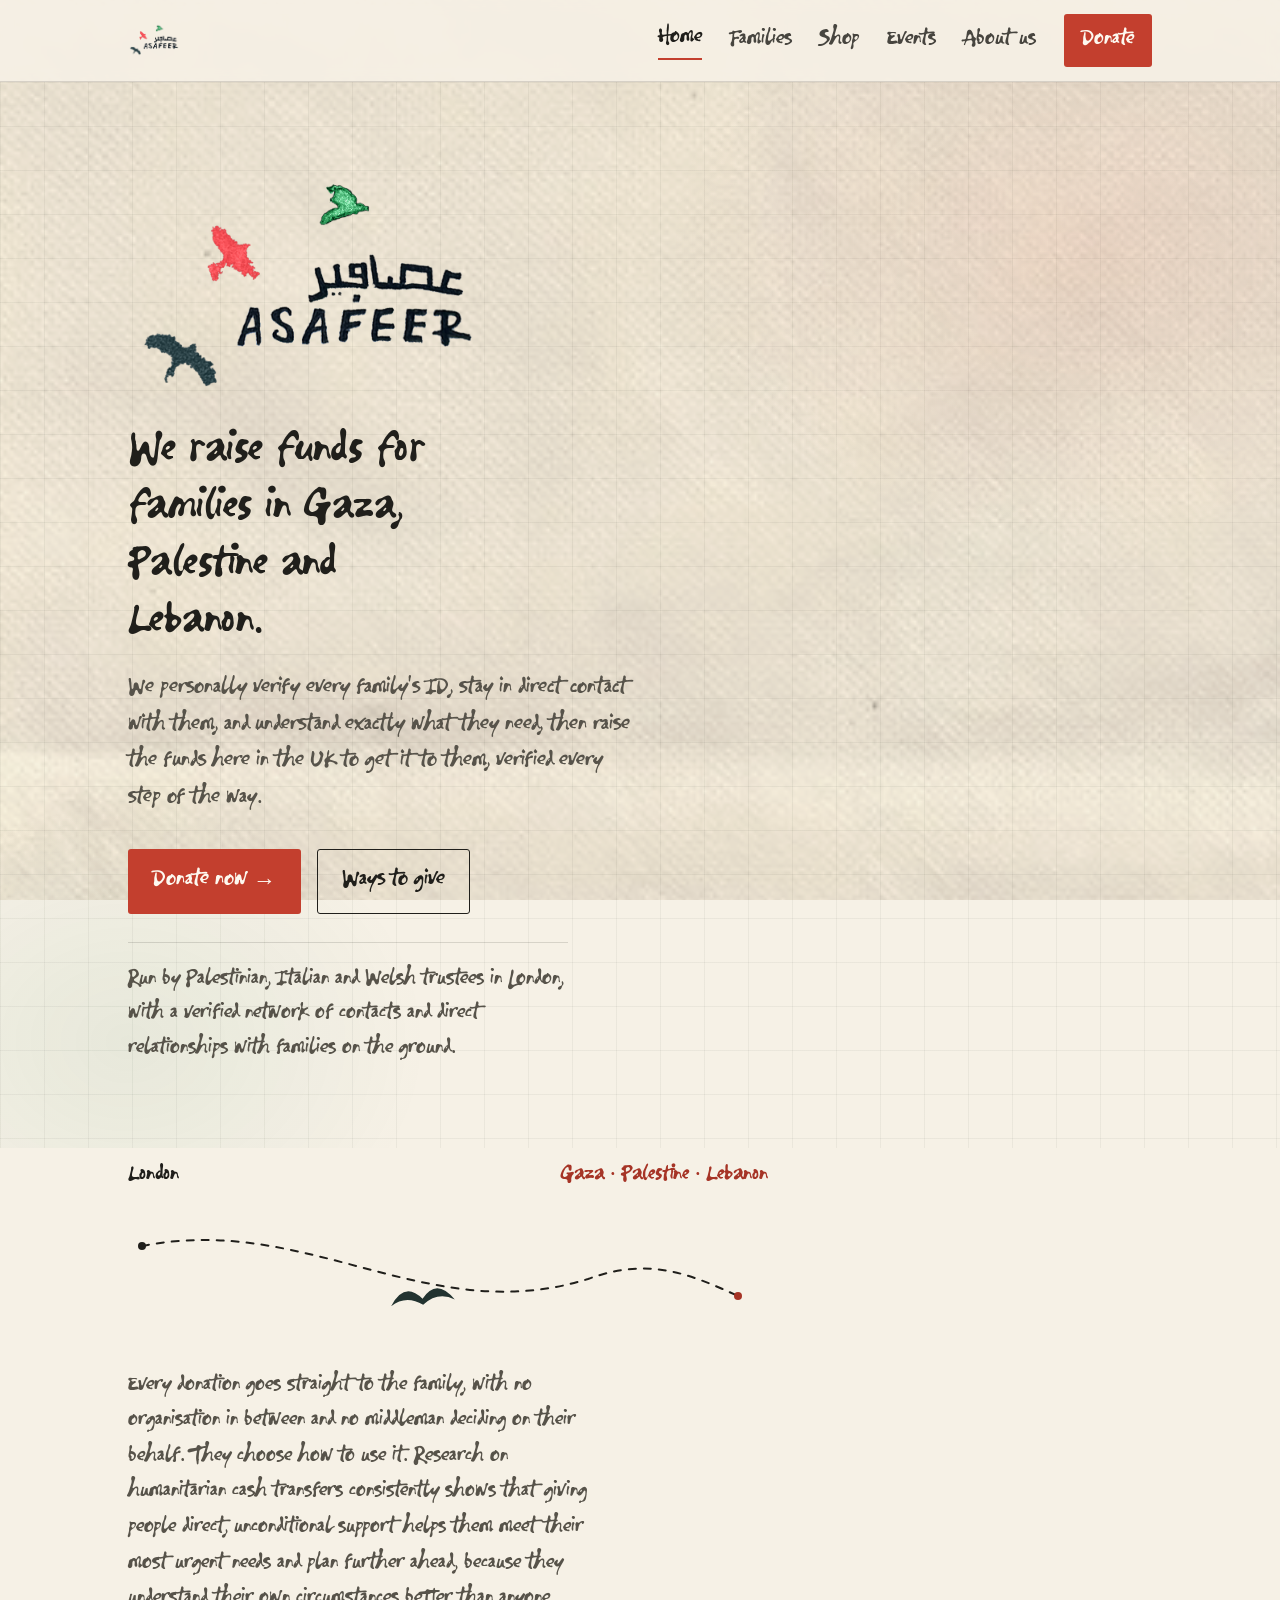
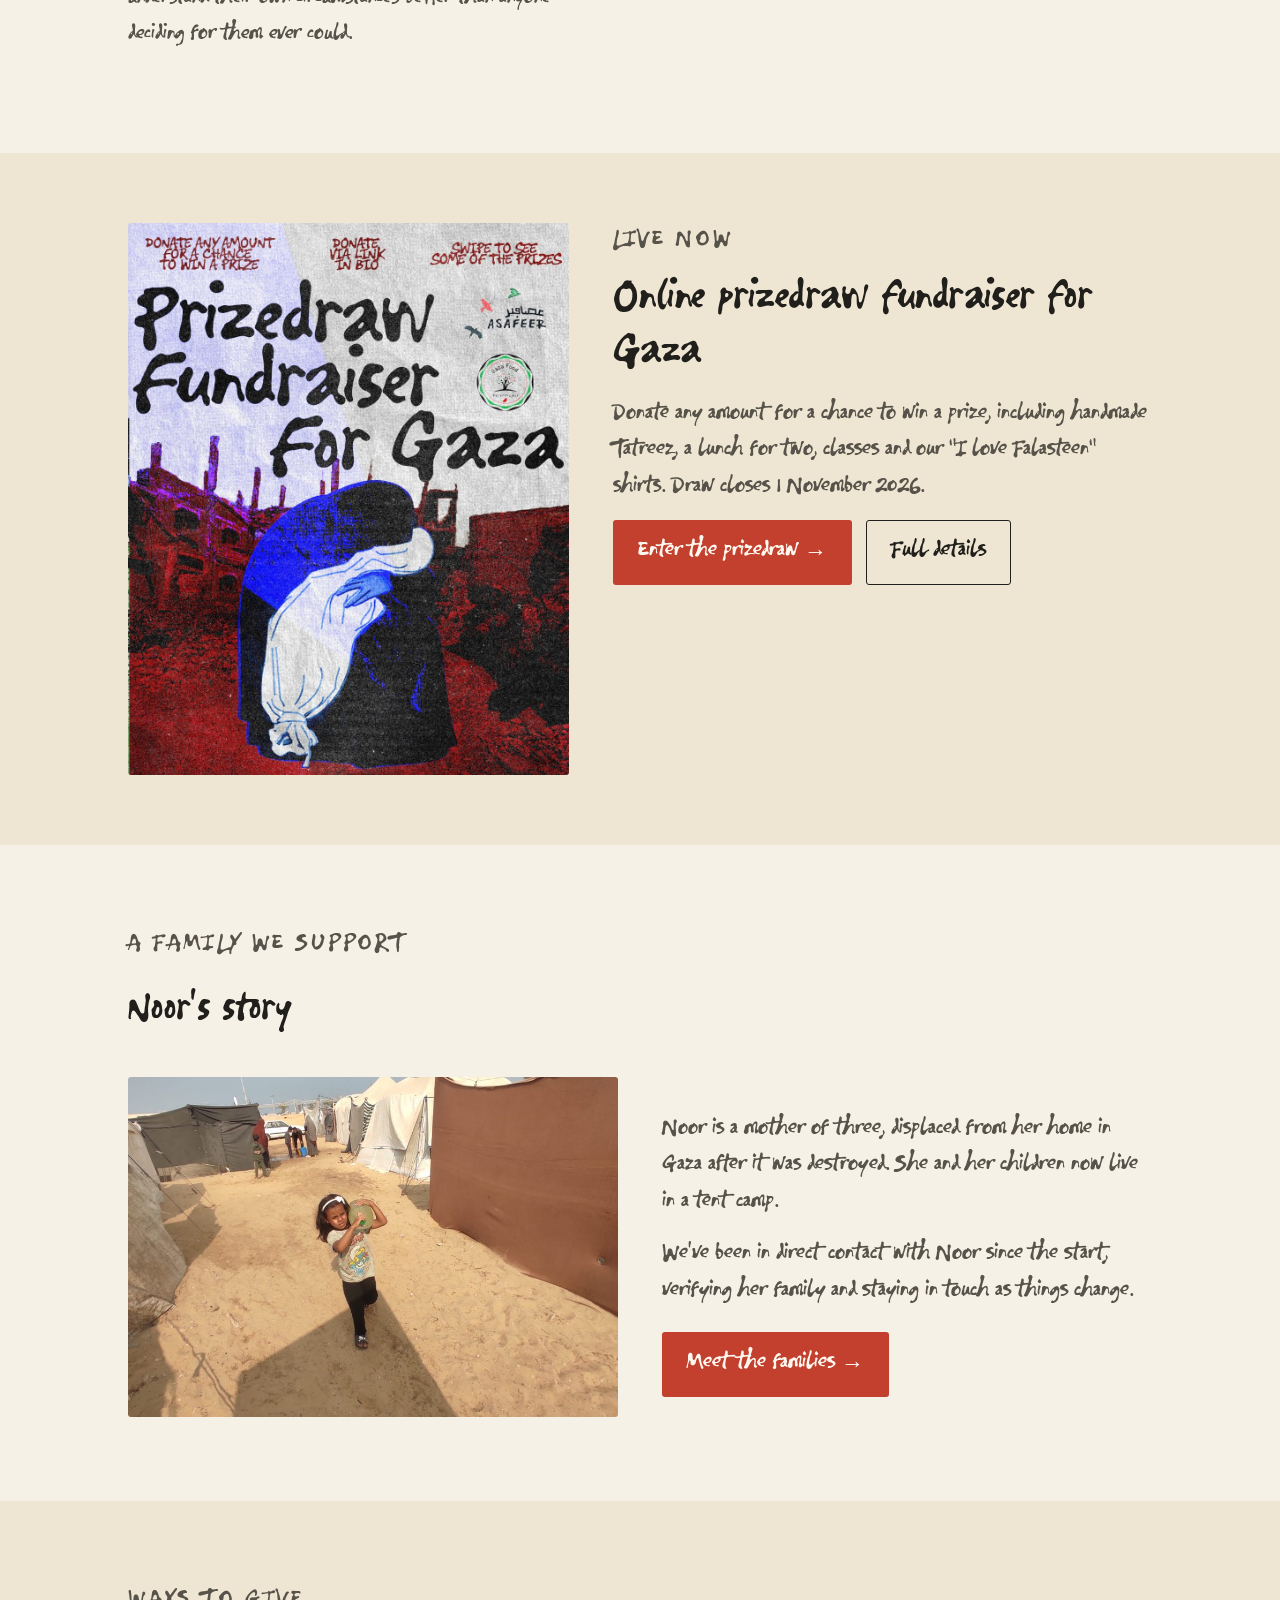
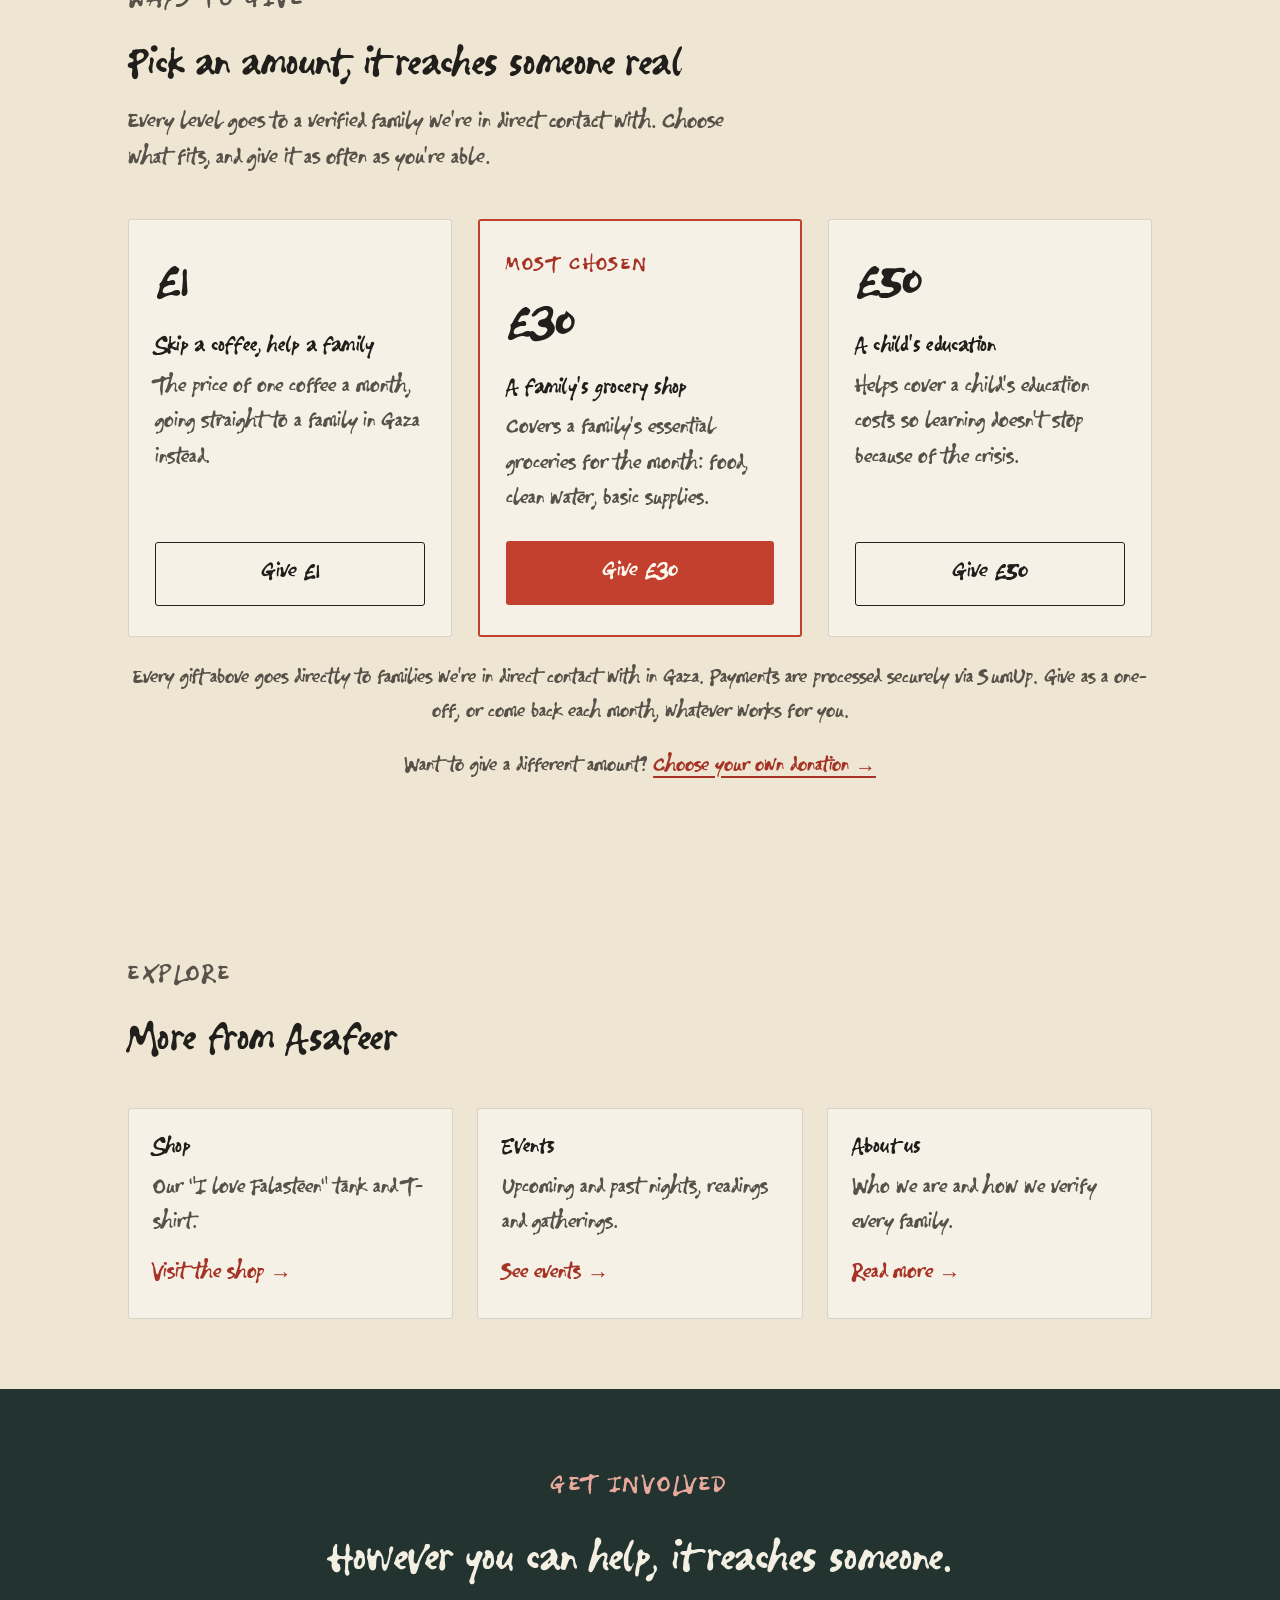
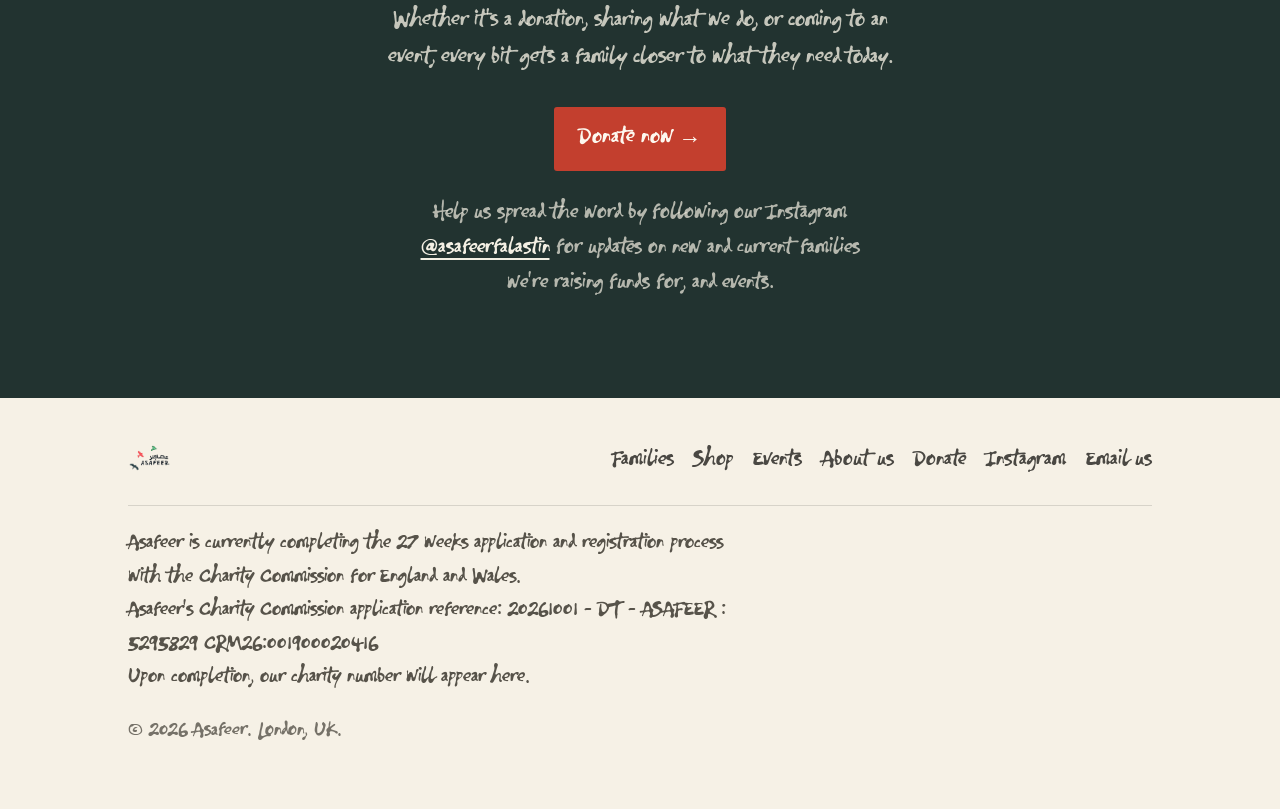
==== commit 4f520b7e: "Add files via upload" ====
--- a/index.html
+++ b/index.html
@@ -5,9 +5,6 @@
 <meta name="viewport" content="width=device-width, initial-scale=1.0">
 <title>Asafeer: Direct relief for families in Gaza</title>
 <meta name="description" content="Asafeer raises funds in the UK and sends them directly to verified families in Gaza, so they can choose what they need most.">
-<link rel="preconnect" href="https://fonts.googleapis.com">
-<link rel="preconnect" href="https://fonts.gstatic.com" crossorigin>
-<link href="https://fonts.googleapis.com/css2?family=Permanent+Marker&family=Karla:ital,wght@0,400;0,500;0,600;0,700;1,400&display=swap" rel="stylesheet">
 <link rel="stylesheet" href="style.css">
 </head>
 <body>
--- a/style.css
+++ b/style.css
@@ -11,15 +11,18 @@
     --radius: 3px;
   }
 
-  *{ box-sizing: border-box; }
+  @font-face{ font-family:'Dripdrop Solid'; src:url('dripdrop-solid.woff2') format('woff2'); font-weight:400; font-style:normal; font-display:swap; }
+  @font-face{ font-family:'Dripdrop Alt Solid'; src:url('dripdrop-alt-solid.woff2') format('woff2'); font-weight:400; font-style:normal; font-display:swap; }
+  html{ font-size:19px; }
+  *{ box-sizing: border-box; font-synthesis:none; }
   html{ scroll-behavior: smooth; }
 
   body{
     margin:0;
     background: var(--paper);
     color: var(--ink);
-    font-family: 'Karla', sans-serif;
-    font-size: 17px;
+    font-family: 'Dripdrop Alt Solid','Dripdrop',cursive;
+    font-size:1.12rem;
     line-height: 1.6;
     -webkit-font-smoothing: antialiased;
   }
@@ -29,19 +32,19 @@
     content:"";
     position: fixed; inset:0;
     pointer-events:none;
-    opacity:0.9;
+    opacity:0.4;
     mix-blend-mode: multiply;
     z-index: 1;
-    background-image: url("paper-tile.jpg");
-    background-size: 900px 1350px;
-    background-repeat: repeat;
+    background-image: url("paper-texture.jpg");
+    background-size: cover;
+    background-repeat: no-repeat; background-position: center;
   }
 
   h1,h2,h3{
-    font-family: 'Permanent Marker', cursive;
+    font-family: 'Dripdrop Solid','Dripdrop',cursive;
     font-weight: 400;
     letter-spacing: 0.01em;
-    line-height: 1.35;
+    line-height: 1.25;
     margin: 0;
     color: var(--ink);
   }
@@ -55,8 +58,8 @@
   }
 
   .eyebrow{
-    font-family:'Karla', sans-serif;
-    font-size: 0.72rem;
+    font-family:'Dripdrop Alt Solid','Dripdrop',cursive;
+    font-size:1.01rem;
     font-weight: 700;
     letter-spacing: 0.16em;
     text-transform: uppercase;
@@ -76,8 +79,8 @@
   }
   .nav-logo{ display:flex; align-items:center; gap:10px; }
   .nav-logo img{ height: 34px; width:auto; display:block; }
-  .nav-logo span{ font-family:'Permanent Marker',cursive; font-weight:400; font-size:1.25rem; letter-spacing:0.02em; color: var(--ink); }
-  .nav-links{ display:flex; align-items:center; gap: 28px; font-size:0.92rem; font-weight:600; }
+  .nav-logo span{ font-family:'Dripdrop Solid','Dripdrop',cursive; font-weight:400; font-size:1.25rem; letter-spacing:0.02em; color: var(--ink); }
+  .nav-links{ display:flex; align-items:center; gap: 28px; font-size:1.15rem; font-weight:600; }
   .nav-links a{ text-decoration:none; opacity:0.82; transition: opacity 0.2s; }
   .nav-links a:hover{ opacity:1; }
   .nav-donate{
@@ -91,7 +94,7 @@
   .nav-donate:hover{ background: var(--red-deep); }
   @media (max-width: 700px){
     nav .wrap{ flex-wrap:wrap; gap:8px 16px; }
-    .nav-links{ gap:14px; font-size:0.85rem; flex-wrap:wrap; }
+    .nav-links{ gap:14px; font-size:1.10rem; flex-wrap:wrap; }
     .nav-donate{ padding:7px 13px; }
     .nav-logo img{ height:28px; }
   }
@@ -119,9 +122,9 @@
     display:block;
   }
   .hero h1{
-    font-size: clamp(1.8rem, 4.2vw, 2.7rem);
+    font-size: clamp(1.8rem, 3.8vw, 2.4rem);
     font-weight: 400;
-    line-height:1.45;
+    line-height:1.25;
     letter-spacing: 0.01em;
     margin-top: 22px;
     max-width: 15ch;
@@ -131,7 +134,7 @@
     color: var(--red-deep);
   }
   .hero p.lede{
-    font-size: 1.08rem;
+    font-size:1.20rem;
     color: var(--ink-soft);
     max-width: 46ch;
     margin-top: 18px;
@@ -142,7 +145,7 @@
   }
   .hero-trust{
     margin-top: 28px;
-    font-size: 0.9rem;
+    font-size:1.14rem;
     color: var(--ink-soft);
     max-width: 44ch;
     padding-top: 20px;
@@ -153,7 +156,7 @@
     padding: 13px 24px;
     border-radius: var(--radius);
     font-weight:700;
-    font-size: 0.98rem;
+    font-size:1.20rem;
     text-decoration:none;
     border: 1.5px solid transparent;
     transition: transform 0.15s ease, background 0.2s ease;
@@ -182,9 +185,9 @@
   .flight-labels{
     display:flex; justify-content:space-between;
     max-width: 640px;
-    font-family:'Permanent Marker',cursive;
+    font-family:'Dripdrop Solid','Dripdrop',cursive;
     font-weight:400;
-    font-size:1.05rem;
+    font-size:1.20rem;
   }
   .flight-labels span:first-child{ color: var(--ink); }
   .flight-labels span:last-child{ color: var(--red-deep); }
@@ -206,7 +209,7 @@
   }
   .flight.in-view .flight-bird{ opacity:1; }
   .flight-caption{
-    font-size:0.94rem; color: var(--ink-soft); margin-top: 18px; max-width: 46ch;
+    font-size:1.17rem; color: var(--ink-soft); margin-top: 18px; max-width: 46ch;
   }
 
   /* ---------- SECTION SHELLS ---------- */
@@ -216,21 +219,21 @@
   .reveal.in-view{ opacity:1; transform:none; }
 
   .section-head{ max-width: 620px; margin-bottom: 40px; }
-  .section-head h2{ font-size: clamp(1.9rem,3.6vw,2.5rem); margin-top:10px; letter-spacing:0.01em; }
-  .section-head p{ color: var(--ink-soft); margin-top: 12px; font-size:1.02rem; }
+  .section-head h2{ font-size: clamp(1.8rem,3.2vw,2.2rem); margin-top:10px; letter-spacing:0.01em; }
+  .section-head p{ color: var(--ink-soft); margin-top: 12px; font-size:1.20rem; }
 
   /* ---------- ABOUT ---------- */
   .about-grid{
     display:grid; grid-template-columns: 1.15fr 0.85fr; gap: 56px; align-items:start;
   }
-  .about-grid p{ margin: 0 0 16px; color: var(--ink-soft); font-size: 1.02rem; }
+  .about-grid p{ margin: 0 0 16px; color: var(--ink-soft); font-size:1.20rem; }
   .about-grid p:last-child{ margin-bottom:0; }
   .pull{
     border-left: 3px solid var(--red);
     padding: 4px 0 4px 22px;
-    font-family: Georgia, 'Times New Roman', serif;
-    font-style: italic;
-    font-size: 1.28rem;
+    font-family:'Dripdrop Alt Solid','Dripdrop',cursive;
+    font-style: normal;
+    font-size:1.28rem;
     line-height:1.45;
     color: var(--ink);
   }
@@ -250,7 +253,7 @@
   }
   section.alt .step{ background: var(--paper); }
   .step-num{
-    font-family:'Permanent Marker',cursive; font-weight:400; font-size:0.95rem;
+    font-family:'Dripdrop Solid','Dripdrop',cursive; font-weight:400; font-size:1.18rem;
     color: var(--green);
     border: 1.5px solid var(--green);
     width: 30px; height:30px; border-radius:50%;
@@ -258,7 +261,7 @@
     margin-bottom: 16px;
   }
   .step h3{ font-size:1.12rem; margin-bottom:8px; }
-  .step p{ color: var(--ink-soft); font-size:0.96rem; margin:0; }
+  .step p{ color: var(--ink-soft); font-size:1.18rem; margin:0; }
   @media (max-width: 820px){
     .steps{ grid-template-columns: 1fr; }
   }
@@ -275,7 +278,7 @@
   .family-photos > img{ margin-bottom: 14px; max-height: 340px; object-fit: cover; }
   .family-photos-row{ display:grid; grid-template-columns: 1fr 1fr; gap: 14px; }
   .family-photos-row img{ height: 180px; }
-  .family-text p{ color: var(--ink-soft); font-size:1.02rem; margin: 0 0 16px; }
+  .family-text p{ color: var(--ink-soft); font-size:1.20rem; margin: 0 0 16px; }
   .family-text .btn{ margin-top: 6px; }
   @media (max-width: 820px){
     .family-grid{ grid-template-columns: 1fr; gap: 24px; }
@@ -299,25 +302,25 @@
     position: relative;
   }
   .tier-eyebrow{
-    font-family:'Karla', sans-serif;
-    font-size: 0.68rem; font-weight:700; letter-spacing:0.14em;
+    font-family:'Dripdrop Alt Solid','Dripdrop',cursive;
+    font-size:1.00rem; font-weight:700; letter-spacing:0.14em;
     color: var(--red-deep);
     margin: 0 0 10px;
   }
   .tier-amount{
-    font-family:'Permanent Marker', cursive;
-    font-size: 2.4rem; font-weight:400;
+    font-family:'Dripdrop Solid','Dripdrop',cursive;
+    font-size:2.40rem; font-weight:400;
     margin: 0 0 12px;
     color: var(--ink);
   }
   .tier-amount span{
-    font-size: 0.95rem; font-weight: 500; color: var(--ink-soft);
-  }
-  .tier h3{ font-size: 1.08rem; margin-bottom: 8px; }
-  .tier-desc{ color: var(--ink-soft); font-size:0.94rem; margin: 0 0 22px; flex-grow:1; }
+    font-size:1.18rem; font-weight: 500; color: var(--ink-soft);
+  }
+  .tier h3{ font-size:1.20rem; margin-bottom: 8px; }
+  .tier-desc{ color: var(--ink-soft); font-size:1.17rem; margin: 0 0 22px; flex-grow:1; }
   .tier-btn{ width:100%; justify-content:center; }
   .tiers-note{
-    text-align:center; margin-top: 26px; font-size:0.85rem; color: var(--ink-soft);
+    text-align:center; margin-top: 26px; font-size:1.10rem; color: var(--ink-soft);
   }
   .tiers-custom{ margin-top: 10px; font-weight:600; }
   .tiers-custom a{ color: var(--red-deep); text-decoration: underline; }
@@ -332,12 +335,12 @@
     padding: 66px 0;
     text-align:center;
   }
-  .cta-band h2{ color:#F3EFE3; font-size: clamp(1.9rem,4vw,2.6rem); }
-  .cta-band p{ color: rgba(243,239,227,0.78); max-width: 46ch; margin: 14px auto 30px; font-size:1.03rem; }
+  .cta-band h2{ color:#F3EFE3; font-size: clamp(1.8rem,3.4vw,2.3rem); }
+  .cta-band p{ color: rgba(243,239,227,0.78); max-width: 46ch; margin: 14px auto 30px; font-size:1.20rem; }
   .cta-band .btn-primary{ background: var(--red); }
   .cta-band .btn-primary:hover{ background: #db5a46; }
   .cta-instagram{
-    margin-top: 26px !important; font-size: 0.92rem !important;
+    margin-top: 26px !important; font-size:1.15rem !important;
     color: rgba(243,239,227,0.7) !important;
   }
   .cta-instagram a{ color: #F3EFE3; font-weight:700; text-decoration: underline; }
@@ -350,15 +353,15 @@
   }
   .footer-brand{ display:flex; align-items:center; gap:10px; }
   .footer-brand img{ height:28px; }
-  .footer-brand span{ font-family:'Permanent Marker',cursive; font-weight:700; }
-  .footer-links{ display:flex; gap:22px; font-size:0.92rem; font-weight:600; }
+  .footer-brand span{ font-family:'Dripdrop Solid','Dripdrop',cursive; font-weight:700; }
+  .footer-links{ display:flex; gap:22px; font-size:1.15rem; font-weight:600; }
   .footer-links a{ text-decoration:none; opacity:0.8; }
   .footer-links a:hover{ opacity:1; }
   .footer-note{
-    margin-top: 22px; font-size: 0.85rem; color: var(--ink-soft); max-width: 620px;
+    margin-top: 22px; font-size:1.10rem; color: var(--ink-soft); max-width: 620px;
   }
   .footer-copy{
-    margin-top: 18px; font-size: 0.8rem; color: var(--ink-soft); opacity:0.8;
+    margin-top: 18px; font-size:1.07rem; color: var(--ink-soft); opacity:0.8;
   }
 
 
@@ -366,11 +369,11 @@
   .shop-item{ background:var(--paper); border:1px solid var(--line); border-radius:var(--radius); overflow:hidden; display:flex; flex-direction:column; }
   .shop-art{ aspect-ratio:4/5; background:var(--teal); color:var(--paper); display:flex; flex-direction:column; align-items:center; justify-content:center; text-align:center; padding:20px; }
   .shop-art img{ width:100%; height:100%; object-fit:cover; }
-  .shop-art .art-line{ font-family:'Permanent Marker',cursive; font-size:clamp(1.6rem,4vw,2.3rem); line-height:1.1; }
-  .shop-art .art-sub{ font-size:0.8rem; letter-spacing:0.18em; margin-top:10px; opacity:0.8; }
+  .shop-art .art-line{ font-family:'Dripdrop Solid','Dripdrop',cursive; font-size:clamp(1.6rem,4vw,2.3rem); line-height:1.1; }
+  .shop-art .art-sub{ font-size:1.07rem; letter-spacing:0.18em; margin-top:10px; opacity:0.8; }
   .shop-body{ padding:20px 22px 24px; display:flex; flex-direction:column; flex-grow:1; }
-  .shop-body h3{ font-size:1.05rem; margin-bottom:6px; }
-  .shop-price{ font-size:1.5rem; font-weight:700; margin:0 0 16px; }
+  .shop-body h3{ font-size:1.20rem; margin-bottom:6px; }
+  .shop-price{ font-size:1.50rem; font-weight:700; margin:0 0 16px; }
   .shop-body .btn{ width:100%; justify-content:center; margin-top:auto; }
   @media (max-width:640px){ .shop-grid{ grid-template-columns:1fr; } }
 
@@ -378,42 +381,51 @@
 
   /* ---------- SUBPAGES ---------- */
   .page-head{ padding: 70px 0 10px; }
-  .page-head h1{ font-size: clamp(2rem,4.6vw,3rem); margin-top:10px; line-height:1.3; max-width: 18ch; }
-  .page-head p.lede{ color: var(--ink-soft); font-size:1.08rem; max-width: 52ch; margin-top:16px; }
+  .page-head h1{ font-size: clamp(2rem,4vw,2.6rem); margin-top:10px; line-height:1.3; max-width: 18ch; }
+  .page-head p.lede{ color: var(--ink-soft); font-size:1.20rem; max-width: 52ch; margin-top:16px; }
   nav .nav-links a[aria-current="page"]{ opacity:1; border-bottom:2px solid var(--red); padding-bottom:2px; }
   .explore{ display:grid; grid-template-columns:repeat(3,1fr); gap:24px; }
   .explore a{ text-decoration:none; background:var(--paper); border:1px solid var(--line); border-radius:var(--radius); padding:26px 24px; display:block; transition:transform .15s ease, border-color .2s; }
   .explore a:hover{ transform:translateY(-2px); border-color:var(--red); }
-  .explore h3{ font-size:1.2rem; margin-bottom:8px; }
-  .explore p{ color:var(--ink-soft); font-size:0.95rem; margin:0 0 14px; }
-  .explore span{ color:var(--red-deep); font-weight:700; font-size:0.92rem; }
+  .explore h3{ font-size:1.20rem; margin-bottom:8px; }
+  .explore p{ color:var(--ink-soft); font-size:1.18rem; margin:0 0 14px; }
+  .explore span{ color:var(--red-deep); font-weight:700; font-size:1.15rem; }
   @media (max-width:820px){ .explore{ grid-template-columns:1fr; } }
   .pillars{ display:grid; grid-template-columns:repeat(3,1fr); gap:26px; margin-top:10px; }
   .pillar{ background:var(--paper); border:1px solid var(--line); border-radius:var(--radius); padding:26px 24px; }
-  .pillar h3{ font-size:1.1rem; margin-bottom:8px; }
-  .pillar p{ color:var(--ink-soft); font-size:0.96rem; margin:0; }
+  .pillar h3{ font-size:1.20rem; margin-bottom:8px; }
+  .pillar p{ color:var(--ink-soft); font-size:1.18rem; margin:0; }
   @media (max-width:820px){ .pillars{ grid-template-columns:1fr; } }
   .events-list{ display:grid; gap:18px; max-width:760px; }
   .event-card{ display:grid; grid-template-columns:96px 1fr; gap:22px; background:var(--paper); border:1px solid var(--line); border-radius:var(--radius); padding:22px 24px; }
-  .event-date{ font-family:'Permanent Marker',cursive; text-align:center; color:var(--red-deep); line-height:1.2; }
-  .event-date b{ display:block; font-size:2rem; font-weight:400; color:var(--ink); }
-  .event-card h3{ font-size:1.1rem; margin-bottom:6px; }
-  .event-card p{ color:var(--ink-soft); font-size:0.95rem; margin:0; }
+  .event-date{ font-family:'Dripdrop Solid','Dripdrop',cursive; text-align:center; color:var(--red-deep); line-height:1.2; }
+  .event-date b{ display:block; font-size:2.00rem; font-weight:400; color:var(--ink); }
+  .event-card h3{ font-size:1.20rem; margin-bottom:6px; }
+  .event-card p{ color:var(--ink-soft); font-size:1.18rem; margin:0; }
   .empty-note{ max-width:760px; border:1.5px dashed var(--line); border-radius:var(--radius); padding:28px 26px; color:var(--ink-soft); }
   .empty-note p{ margin:0 0 12px; }
   .empty-note p:last-child{ margin:0; }
   .empty-note a{ color:var(--red-deep); font-weight:700; }
-  .prose p{ color:var(--ink-soft); font-size:1.02rem; margin:0 0 16px; max-width:62ch; }
+  .prose p{ color:var(--ink-soft); font-size:1.20rem; margin:0 0 16px; max-width:62ch; }
   .shop-art:has(img){ padding:0; }
   .footer-links{ flex-wrap:wrap; gap:10px 20px; }
   .draw-grid{ display:grid; grid-template-columns:0.9fr 1.1fr; gap:44px; align-items:start; }
   .draw-grid img{ width:100%; height:auto; display:block; border-radius:var(--radius); }
-  .draw-text p{ color:var(--ink-soft); font-size:1.02rem; margin:0 0 14px; }
+  .draw-text p{ color:var(--ink-soft); font-size:1.20rem; margin:0 0 14px; }
   .draw-text h3{ font-size:1.15rem; margin:22px 0 8px; }
-  .prize-list{ margin:0 0 14px; padding-left:1.1em; color:var(--ink-soft); font-size:1rem; }
+  .prize-list{ margin:0 0 14px; padding-left:1.1em; color:var(--ink-soft); font-size:1.20rem; }
   .prize-list li{ margin-bottom:5px; }
   .prize-list a, .draw-text a.inline{ color:var(--red-deep); font-weight:700; }
-  .draw-facts{ display:flex; flex-wrap:wrap; gap:10px 28px; margin:18px 0 22px; padding:14px 0; border-top:1px solid var(--line); border-bottom:1px solid var(--line); font-size:0.95rem; }
-  .draw-facts b{ font-family:'Permanent Marker',cursive; font-weight:400; color:var(--red-deep); display:block; font-size:0.8rem; letter-spacing:0.06em; }
+  .draw-facts{ display:flex; flex-wrap:wrap; gap:10px 28px; margin:18px 0 22px; padding:14px 0; border-top:1px solid var(--line); border-bottom:1px solid var(--line); font-size:1.18rem; }
+  .draw-facts b{ font-family:'Dripdrop Solid','Dripdrop',cursive; font-weight:400; color:var(--red-deep); display:block; font-size:1.07rem; letter-spacing:0.06em; }
   @media (max-width:820px){ .draw-grid{ grid-template-columns:1fr; gap:24px; } }
+  .family-photos .row2{ display:grid; grid-template-columns:1fr 1fr; gap:14px; margin-bottom:14px; }
+  .family-photos .row2 img{ height:180px; }
+  .family-photos > img.wide{ max-height:none; margin-bottom:0; }
+  .badges{ display:flex; flex-wrap:wrap; gap:8px; margin:0 0 18px; }
+  .badge{ display:inline-flex; align-items:center; gap:6px; background:rgba(47,122,78,0.10); color:var(--green); border:1px solid rgba(47,122,78,0.45); border-radius:999px; padding:5px 12px 5px 9px; font-size:1.07rem; font-weight:700; letter-spacing:0.02em; cursor:help; }
+  .badge svg{ width:15px; height:15px; flex:none; }
+  .badge-key{ max-width:62ch; margin-top:22px; font-size:1.15rem; color:var(--ink-soft); }
+  .badge-key .badges{ margin:0 0 10px; }
+  .family-photos .row2 video{ width:100%; height:auto; display:block; border-radius:var(--radius); background:#000; }
   .prose h2{ margin:34px 0 12px; font-size:clamp(1.5rem,3vw,2rem); }
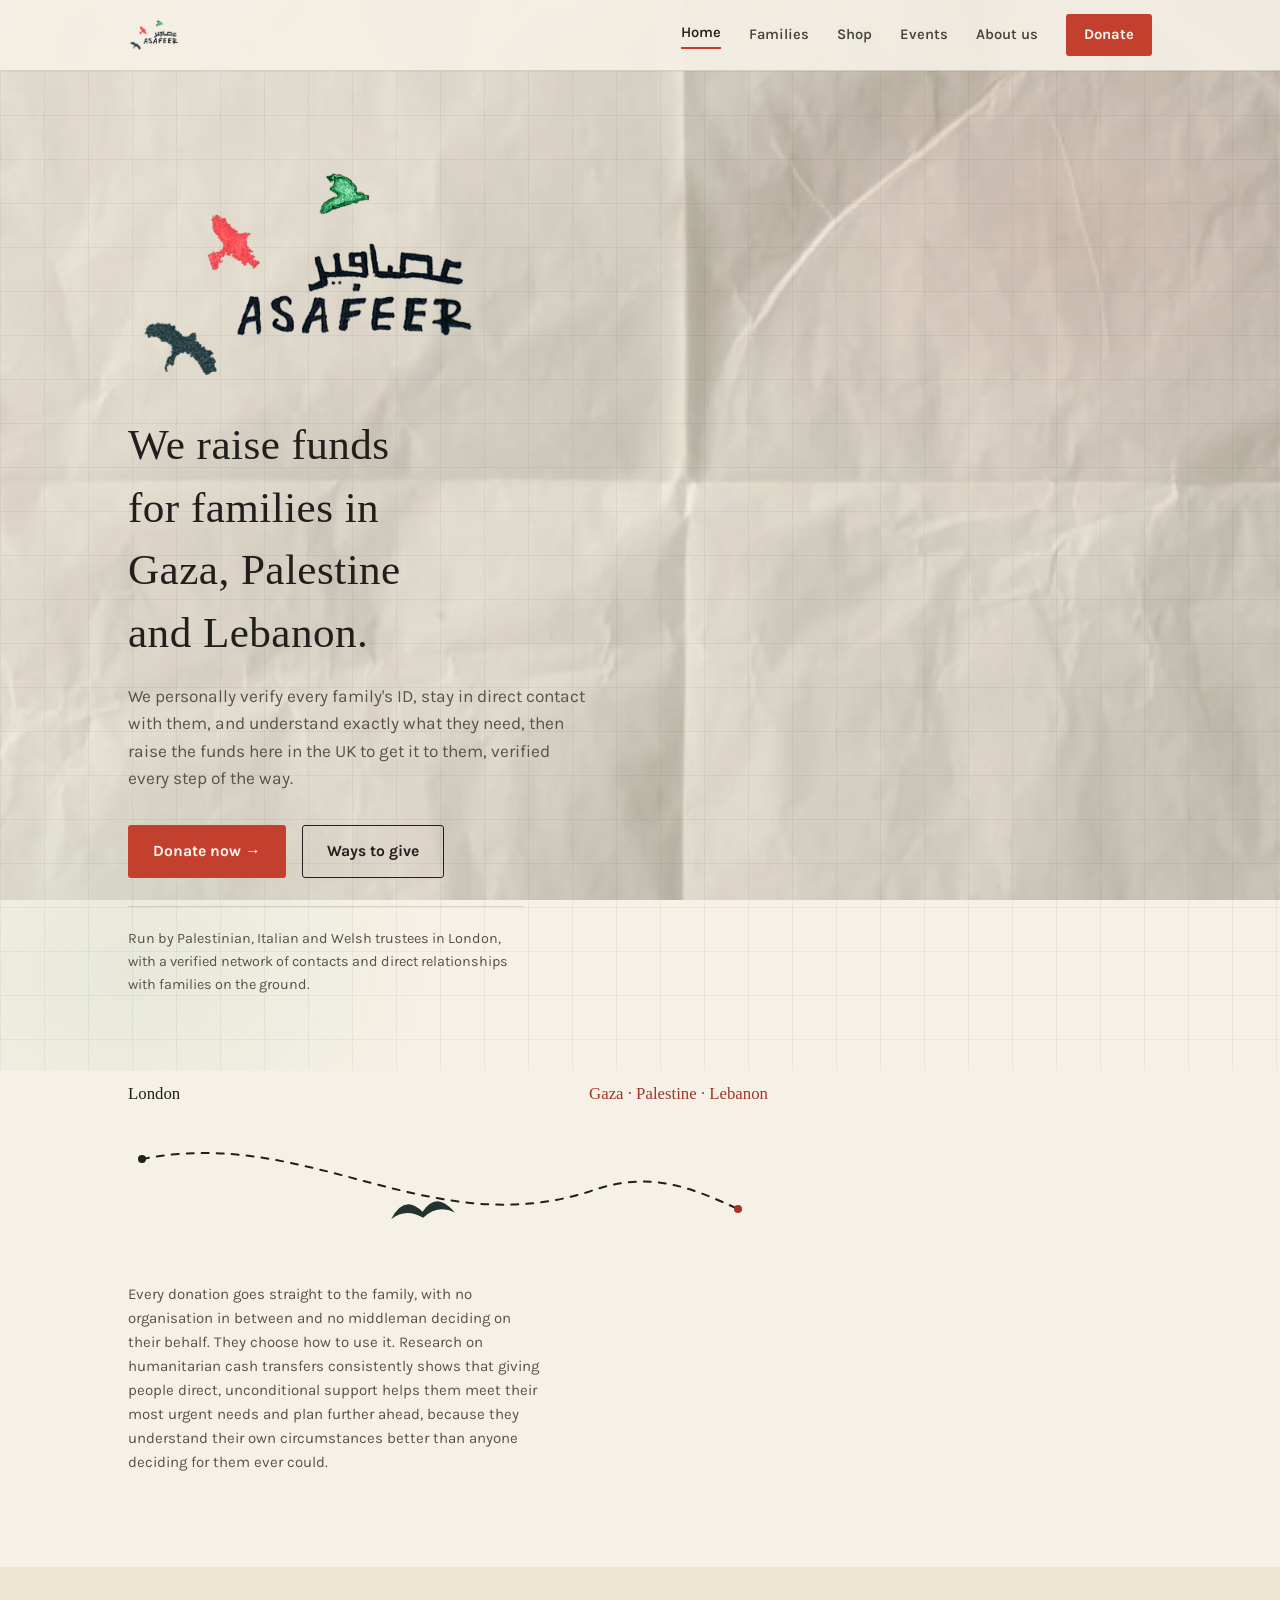
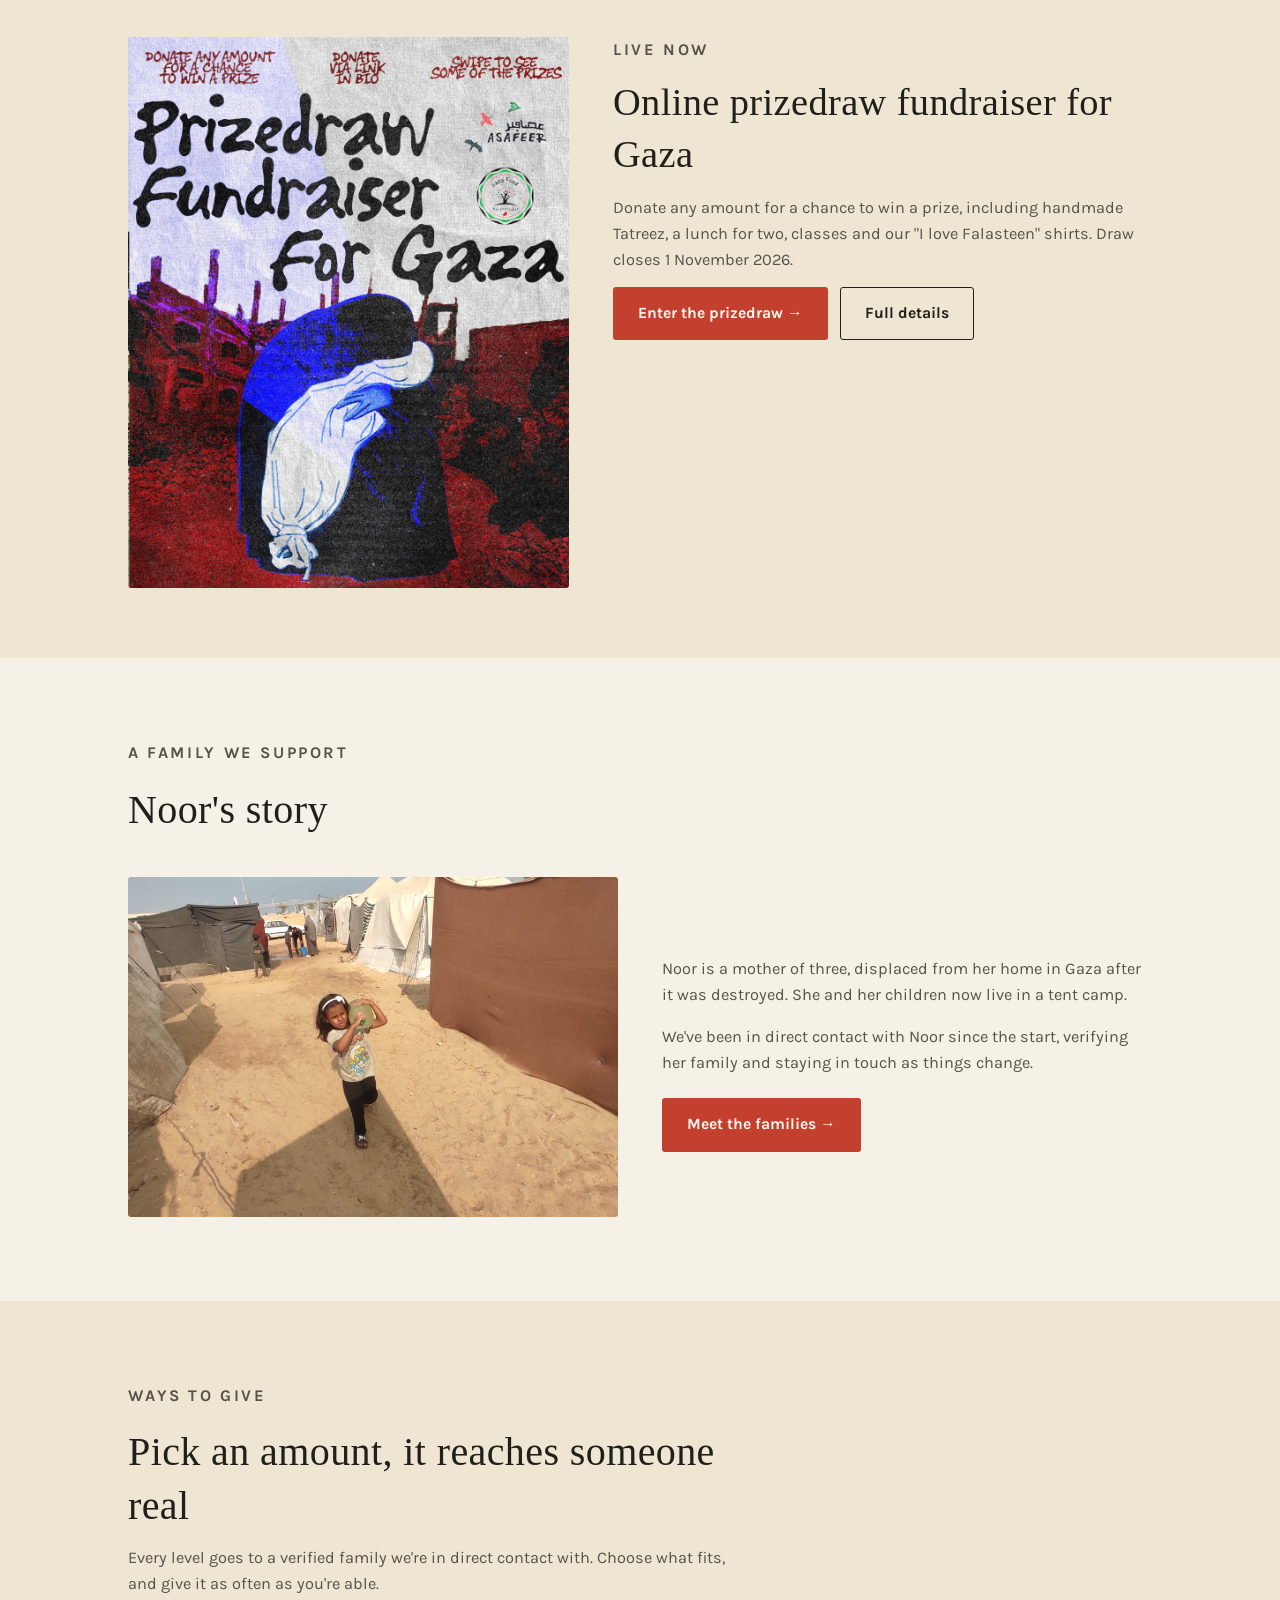
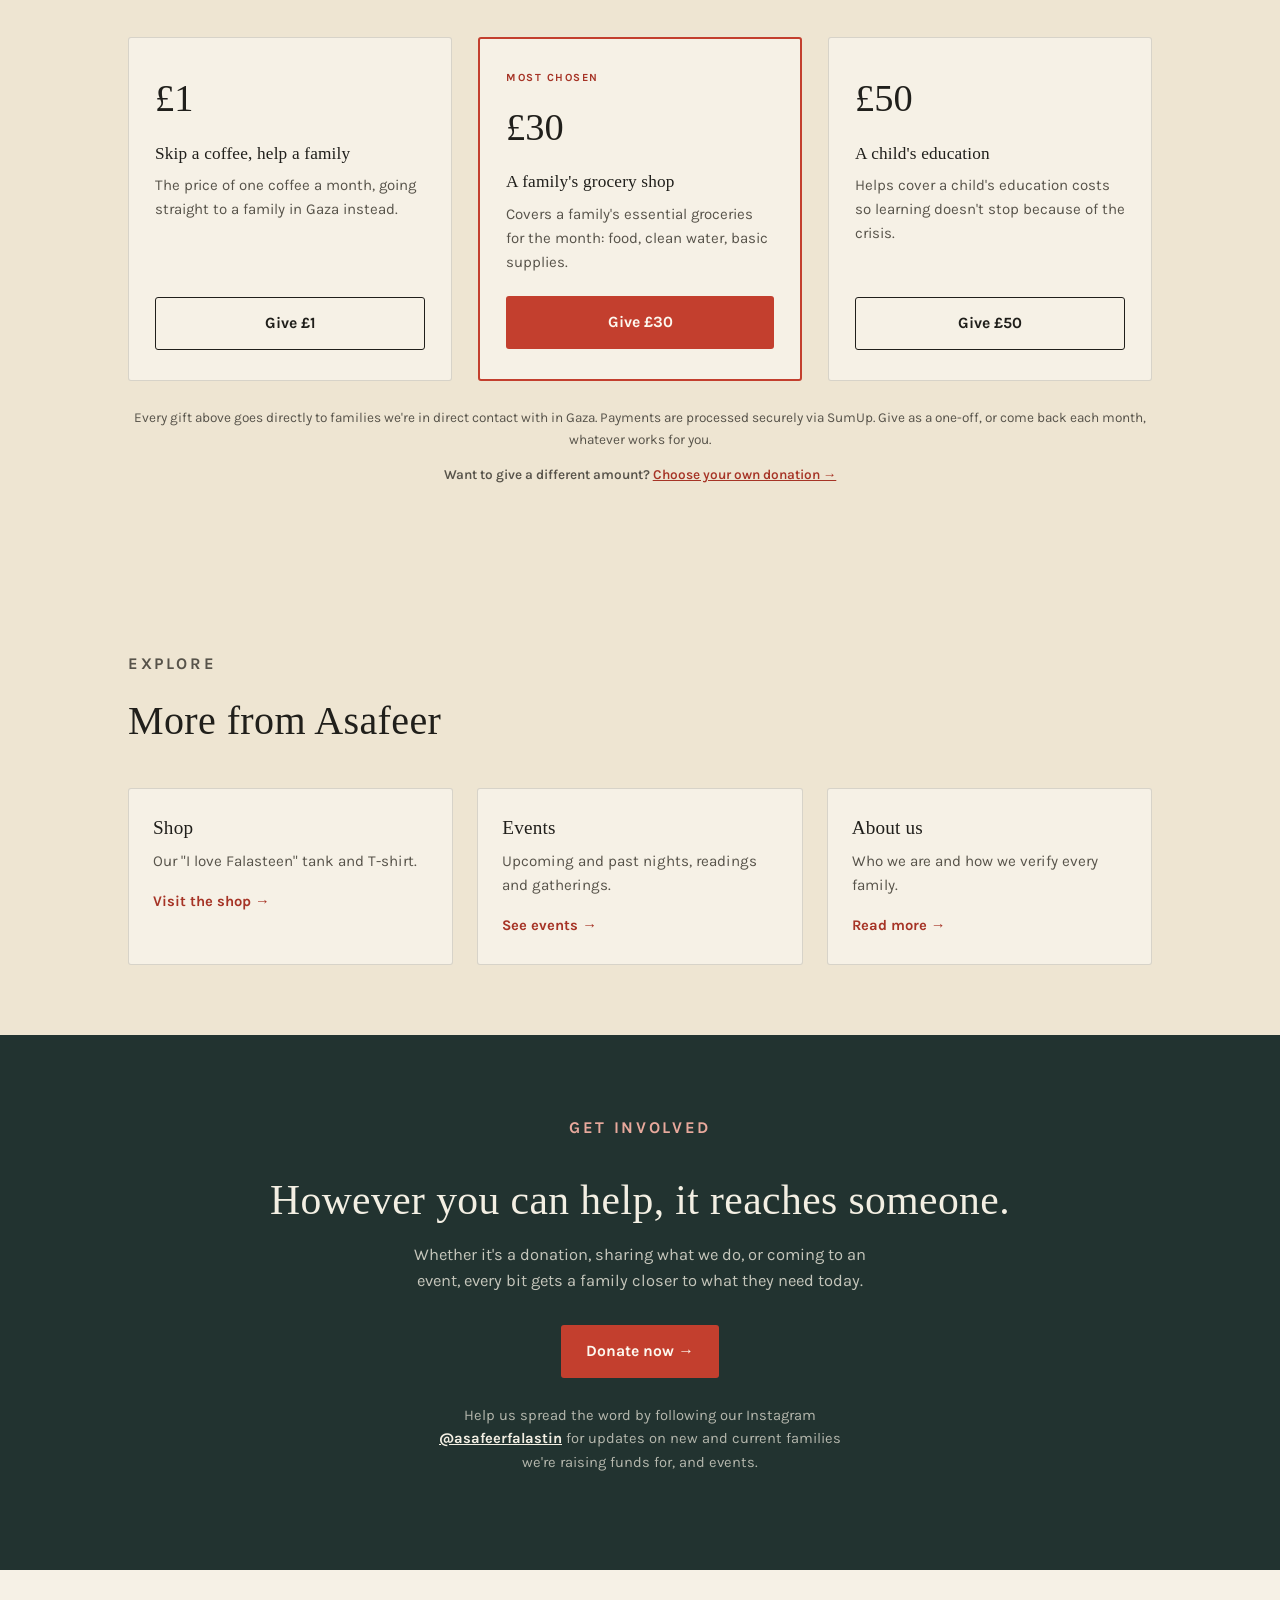
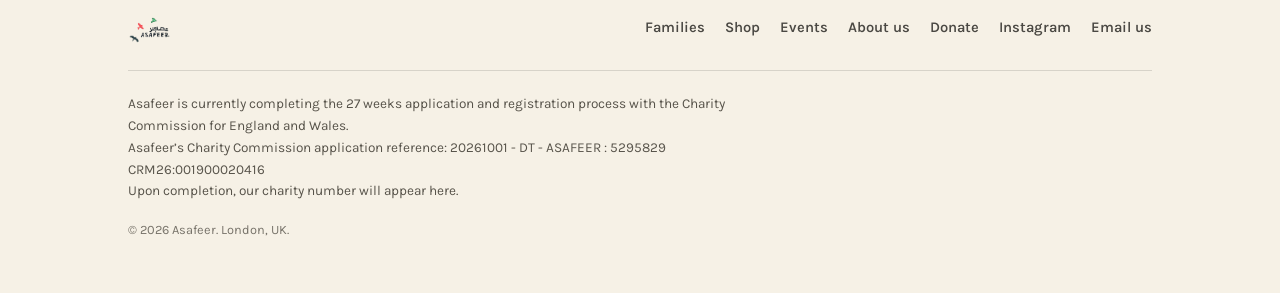
==== commit dcff8e78: "Add files via upload" ====
--- a/index.html
+++ b/index.html
@@ -5,6 +5,9 @@
 <meta name="viewport" content="width=device-width, initial-scale=1.0">
 <title>Asafeer: Direct relief for families in Gaza</title>
 <meta name="description" content="Asafeer raises funds in the UK and sends them directly to verified families in Gaza, so they can choose what they need most.">
+<link rel="preconnect" href="https://fonts.googleapis.com">
+<link rel="preconnect" href="https://fonts.gstatic.com" crossorigin>
+<link href="https://fonts.googleapis.com/css2?family=Permanent+Marker&family=Karla:ital,wght@0,400;0,500;0,600;0,700;1,400&display=swap" rel="stylesheet">
 <link rel="stylesheet" href="style.css">
 </head>
 <body>
--- a/style.css
+++ b/style.css
@@ -11,18 +11,15 @@
     --radius: 3px;
   }
 
-  @font-face{ font-family:'Dripdrop Solid'; src:url('dripdrop-solid.woff2') format('woff2'); font-weight:400; font-style:normal; font-display:swap; }
-  @font-face{ font-family:'Dripdrop Alt Solid'; src:url('dripdrop-alt-solid.woff2') format('woff2'); font-weight:400; font-style:normal; font-display:swap; }
-  html{ font-size:19px; }
-  *{ box-sizing: border-box; font-synthesis:none; }
+  *{ box-sizing: border-box; }
   html{ scroll-behavior: smooth; }
 
   body{
     margin:0;
     background: var(--paper);
     color: var(--ink);
-    font-family: 'Dripdrop Alt Solid','Dripdrop',cursive;
-    font-size:1.12rem;
+    font-family: 'Karla', sans-serif;
+    font-size: 17px;
     line-height: 1.6;
     -webkit-font-smoothing: antialiased;
   }
@@ -32,7 +29,7 @@
     content:"";
     position: fixed; inset:0;
     pointer-events:none;
-    opacity:0.4;
+    opacity:0.7;
     mix-blend-mode: multiply;
     z-index: 1;
     background-image: url("paper-texture.jpg");
@@ -41,10 +38,10 @@
   }
 
   h1,h2,h3{
-    font-family: 'Dripdrop Solid','Dripdrop',cursive;
+    font-family: 'Permanent Marker', cursive;
     font-weight: 400;
     letter-spacing: 0.01em;
-    line-height: 1.25;
+    line-height: 1.35;
     margin: 0;
     color: var(--ink);
   }
@@ -58,8 +55,8 @@
   }
 
   .eyebrow{
-    font-family:'Dripdrop Alt Solid','Dripdrop',cursive;
-    font-size:1.01rem;
+    font-family:'Karla', sans-serif;
+    font-size: 0.72rem;
     font-weight: 700;
     letter-spacing: 0.16em;
     text-transform: uppercase;
@@ -79,8 +76,8 @@
   }
   .nav-logo{ display:flex; align-items:center; gap:10px; }
   .nav-logo img{ height: 34px; width:auto; display:block; }
-  .nav-logo span{ font-family:'Dripdrop Solid','Dripdrop',cursive; font-weight:400; font-size:1.25rem; letter-spacing:0.02em; color: var(--ink); }
-  .nav-links{ display:flex; align-items:center; gap: 28px; font-size:1.15rem; font-weight:600; }
+  .nav-logo span{ font-family:'Permanent Marker',cursive; font-weight:400; font-size:1.25rem; letter-spacing:0.02em; color: var(--ink); }
+  .nav-links{ display:flex; align-items:center; gap: 28px; font-size:0.92rem; font-weight:600; }
   .nav-links a{ text-decoration:none; opacity:0.82; transition: opacity 0.2s; }
   .nav-links a:hover{ opacity:1; }
   .nav-donate{
@@ -94,7 +91,7 @@
   .nav-donate:hover{ background: var(--red-deep); }
   @media (max-width: 700px){
     nav .wrap{ flex-wrap:wrap; gap:8px 16px; }
-    .nav-links{ gap:14px; font-size:1.10rem; flex-wrap:wrap; }
+    .nav-links{ gap:14px; font-size:0.85rem; flex-wrap:wrap; }
     .nav-donate{ padding:7px 13px; }
     .nav-logo img{ height:28px; }
   }
@@ -122,9 +119,9 @@
     display:block;
   }
   .hero h1{
-    font-size: clamp(1.8rem, 3.8vw, 2.4rem);
+    font-size: clamp(1.8rem, 4.2vw, 2.7rem);
     font-weight: 400;
-    line-height:1.25;
+    line-height:1.45;
     letter-spacing: 0.01em;
     margin-top: 22px;
     max-width: 15ch;
@@ -134,7 +131,7 @@
     color: var(--red-deep);
   }
   .hero p.lede{
-    font-size:1.20rem;
+    font-size: 1.08rem;
     color: var(--ink-soft);
     max-width: 46ch;
     margin-top: 18px;
@@ -145,7 +142,7 @@
   }
   .hero-trust{
     margin-top: 28px;
-    font-size:1.14rem;
+    font-size: 0.9rem;
     color: var(--ink-soft);
     max-width: 44ch;
     padding-top: 20px;
@@ -156,7 +153,7 @@
     padding: 13px 24px;
     border-radius: var(--radius);
     font-weight:700;
-    font-size:1.20rem;
+    font-size: 0.98rem;
     text-decoration:none;
     border: 1.5px solid transparent;
     transition: transform 0.15s ease, background 0.2s ease;
@@ -185,9 +182,9 @@
   .flight-labels{
     display:flex; justify-content:space-between;
     max-width: 640px;
-    font-family:'Dripdrop Solid','Dripdrop',cursive;
+    font-family:'Permanent Marker',cursive;
     font-weight:400;
-    font-size:1.20rem;
+    font-size:1.05rem;
   }
   .flight-labels span:first-child{ color: var(--ink); }
   .flight-labels span:last-child{ color: var(--red-deep); }
@@ -209,7 +206,7 @@
   }
   .flight.in-view .flight-bird{ opacity:1; }
   .flight-caption{
-    font-size:1.17rem; color: var(--ink-soft); margin-top: 18px; max-width: 46ch;
+    font-size:0.94rem; color: var(--ink-soft); margin-top: 18px; max-width: 46ch;
   }
 
   /* ---------- SECTION SHELLS ---------- */
@@ -219,21 +216,21 @@
   .reveal.in-view{ opacity:1; transform:none; }
 
   .section-head{ max-width: 620px; margin-bottom: 40px; }
-  .section-head h2{ font-size: clamp(1.8rem,3.2vw,2.2rem); margin-top:10px; letter-spacing:0.01em; }
-  .section-head p{ color: var(--ink-soft); margin-top: 12px; font-size:1.20rem; }
+  .section-head h2{ font-size: clamp(1.9rem,3.6vw,2.5rem); margin-top:10px; letter-spacing:0.01em; }
+  .section-head p{ color: var(--ink-soft); margin-top: 12px; font-size:1.02rem; }
 
   /* ---------- ABOUT ---------- */
   .about-grid{
     display:grid; grid-template-columns: 1.15fr 0.85fr; gap: 56px; align-items:start;
   }
-  .about-grid p{ margin: 0 0 16px; color: var(--ink-soft); font-size:1.20rem; }
+  .about-grid p{ margin: 0 0 16px; color: var(--ink-soft); font-size: 1.02rem; }
   .about-grid p:last-child{ margin-bottom:0; }
   .pull{
     border-left: 3px solid var(--red);
     padding: 4px 0 4px 22px;
-    font-family:'Dripdrop Alt Solid','Dripdrop',cursive;
-    font-style: normal;
-    font-size:1.28rem;
+    font-family: Georgia, 'Times New Roman', serif;
+    font-style: italic;
+    font-size: 1.28rem;
     line-height:1.45;
     color: var(--ink);
   }
@@ -253,7 +250,7 @@
   }
   section.alt .step{ background: var(--paper); }
   .step-num{
-    font-family:'Dripdrop Solid','Dripdrop',cursive; font-weight:400; font-size:1.18rem;
+    font-family:'Permanent Marker',cursive; font-weight:400; font-size:0.95rem;
     color: var(--green);
     border: 1.5px solid var(--green);
     width: 30px; height:30px; border-radius:50%;
@@ -261,7 +258,7 @@
     margin-bottom: 16px;
   }
   .step h3{ font-size:1.12rem; margin-bottom:8px; }
-  .step p{ color: var(--ink-soft); font-size:1.18rem; margin:0; }
+  .step p{ color: var(--ink-soft); font-size:0.96rem; margin:0; }
   @media (max-width: 820px){
     .steps{ grid-template-columns: 1fr; }
   }
@@ -278,7 +275,7 @@
   .family-photos > img{ margin-bottom: 14px; max-height: 340px; object-fit: cover; }
   .family-photos-row{ display:grid; grid-template-columns: 1fr 1fr; gap: 14px; }
   .family-photos-row img{ height: 180px; }
-  .family-text p{ color: var(--ink-soft); font-size:1.20rem; margin: 0 0 16px; }
+  .family-text p{ color: var(--ink-soft); font-size:1.02rem; margin: 0 0 16px; }
   .family-text .btn{ margin-top: 6px; }
   @media (max-width: 820px){
     .family-grid{ grid-template-columns: 1fr; gap: 24px; }
@@ -302,25 +299,25 @@
     position: relative;
   }
   .tier-eyebrow{
-    font-family:'Dripdrop Alt Solid','Dripdrop',cursive;
-    font-size:1.00rem; font-weight:700; letter-spacing:0.14em;
+    font-family:'Karla', sans-serif;
+    font-size: 0.68rem; font-weight:700; letter-spacing:0.14em;
     color: var(--red-deep);
     margin: 0 0 10px;
   }
   .tier-amount{
-    font-family:'Dripdrop Solid','Dripdrop',cursive;
-    font-size:2.40rem; font-weight:400;
+    font-family:'Permanent Marker', cursive;
+    font-size: 2.4rem; font-weight:400;
     margin: 0 0 12px;
     color: var(--ink);
   }
   .tier-amount span{
-    font-size:1.18rem; font-weight: 500; color: var(--ink-soft);
-  }
-  .tier h3{ font-size:1.20rem; margin-bottom: 8px; }
-  .tier-desc{ color: var(--ink-soft); font-size:1.17rem; margin: 0 0 22px; flex-grow:1; }
+    font-size: 0.95rem; font-weight: 500; color: var(--ink-soft);
+  }
+  .tier h3{ font-size: 1.08rem; margin-bottom: 8px; }
+  .tier-desc{ color: var(--ink-soft); font-size:0.94rem; margin: 0 0 22px; flex-grow:1; }
   .tier-btn{ width:100%; justify-content:center; }
   .tiers-note{
-    text-align:center; margin-top: 26px; font-size:1.10rem; color: var(--ink-soft);
+    text-align:center; margin-top: 26px; font-size:0.85rem; color: var(--ink-soft);
   }
   .tiers-custom{ margin-top: 10px; font-weight:600; }
   .tiers-custom a{ color: var(--red-deep); text-decoration: underline; }
@@ -335,12 +332,12 @@
     padding: 66px 0;
     text-align:center;
   }
-  .cta-band h2{ color:#F3EFE3; font-size: clamp(1.8rem,3.4vw,2.3rem); }
-  .cta-band p{ color: rgba(243,239,227,0.78); max-width: 46ch; margin: 14px auto 30px; font-size:1.20rem; }
+  .cta-band h2{ color:#F3EFE3; font-size: clamp(1.9rem,4vw,2.6rem); }
+  .cta-band p{ color: rgba(243,239,227,0.78); max-width: 46ch; margin: 14px auto 30px; font-size:1.03rem; }
   .cta-band .btn-primary{ background: var(--red); }
   .cta-band .btn-primary:hover{ background: #db5a46; }
   .cta-instagram{
-    margin-top: 26px !important; font-size:1.15rem !important;
+    margin-top: 26px !important; font-size: 0.92rem !important;
     color: rgba(243,239,227,0.7) !important;
   }
   .cta-instagram a{ color: #F3EFE3; font-weight:700; text-decoration: underline; }
@@ -353,15 +350,15 @@
   }
   .footer-brand{ display:flex; align-items:center; gap:10px; }
   .footer-brand img{ height:28px; }
-  .footer-brand span{ font-family:'Dripdrop Solid','Dripdrop',cursive; font-weight:700; }
-  .footer-links{ display:flex; gap:22px; font-size:1.15rem; font-weight:600; }
+  .footer-brand span{ font-family:'Permanent Marker',cursive; font-weight:700; }
+  .footer-links{ display:flex; gap:22px; font-size:0.92rem; font-weight:600; }
   .footer-links a{ text-decoration:none; opacity:0.8; }
   .footer-links a:hover{ opacity:1; }
   .footer-note{
-    margin-top: 22px; font-size:1.10rem; color: var(--ink-soft); max-width: 620px;
+    margin-top: 22px; font-size: 0.85rem; color: var(--ink-soft); max-width: 620px;
   }
   .footer-copy{
-    margin-top: 18px; font-size:1.07rem; color: var(--ink-soft); opacity:0.8;
+    margin-top: 18px; font-size: 0.8rem; color: var(--ink-soft); opacity:0.8;
   }
 
 
@@ -369,11 +366,11 @@
   .shop-item{ background:var(--paper); border:1px solid var(--line); border-radius:var(--radius); overflow:hidden; display:flex; flex-direction:column; }
   .shop-art{ aspect-ratio:4/5; background:var(--teal); color:var(--paper); display:flex; flex-direction:column; align-items:center; justify-content:center; text-align:center; padding:20px; }
   .shop-art img{ width:100%; height:100%; object-fit:cover; }
-  .shop-art .art-line{ font-family:'Dripdrop Solid','Dripdrop',cursive; font-size:clamp(1.6rem,4vw,2.3rem); line-height:1.1; }
-  .shop-art .art-sub{ font-size:1.07rem; letter-spacing:0.18em; margin-top:10px; opacity:0.8; }
+  .shop-art .art-line{ font-family:'Permanent Marker',cursive; font-size:clamp(1.6rem,4vw,2.3rem); line-height:1.1; }
+  .shop-art .art-sub{ font-size:0.8rem; letter-spacing:0.18em; margin-top:10px; opacity:0.8; }
   .shop-body{ padding:20px 22px 24px; display:flex; flex-direction:column; flex-grow:1; }
-  .shop-body h3{ font-size:1.20rem; margin-bottom:6px; }
-  .shop-price{ font-size:1.50rem; font-weight:700; margin:0 0 16px; }
+  .shop-body h3{ font-size:1.05rem; margin-bottom:6px; }
+  .shop-price{ font-size:1.5rem; font-weight:700; margin:0 0 16px; }
   .shop-body .btn{ width:100%; justify-content:center; margin-top:auto; }
   @media (max-width:640px){ .shop-grid{ grid-template-columns:1fr; } }
 
@@ -381,51 +378,51 @@
 
   /* ---------- SUBPAGES ---------- */
   .page-head{ padding: 70px 0 10px; }
-  .page-head h1{ font-size: clamp(2rem,4vw,2.6rem); margin-top:10px; line-height:1.3; max-width: 18ch; }
-  .page-head p.lede{ color: var(--ink-soft); font-size:1.20rem; max-width: 52ch; margin-top:16px; }
+  .page-head h1{ font-size: clamp(2rem,4.6vw,3rem); margin-top:10px; line-height:1.3; max-width: 18ch; }
+  .page-head p.lede{ color: var(--ink-soft); font-size:1.08rem; max-width: 52ch; margin-top:16px; }
   nav .nav-links a[aria-current="page"]{ opacity:1; border-bottom:2px solid var(--red); padding-bottom:2px; }
   .explore{ display:grid; grid-template-columns:repeat(3,1fr); gap:24px; }
   .explore a{ text-decoration:none; background:var(--paper); border:1px solid var(--line); border-radius:var(--radius); padding:26px 24px; display:block; transition:transform .15s ease, border-color .2s; }
   .explore a:hover{ transform:translateY(-2px); border-color:var(--red); }
-  .explore h3{ font-size:1.20rem; margin-bottom:8px; }
-  .explore p{ color:var(--ink-soft); font-size:1.18rem; margin:0 0 14px; }
-  .explore span{ color:var(--red-deep); font-weight:700; font-size:1.15rem; }
+  .explore h3{ font-size:1.2rem; margin-bottom:8px; }
+  .explore p{ color:var(--ink-soft); font-size:0.95rem; margin:0 0 14px; }
+  .explore span{ color:var(--red-deep); font-weight:700; font-size:0.92rem; }
   @media (max-width:820px){ .explore{ grid-template-columns:1fr; } }
   .pillars{ display:grid; grid-template-columns:repeat(3,1fr); gap:26px; margin-top:10px; }
   .pillar{ background:var(--paper); border:1px solid var(--line); border-radius:var(--radius); padding:26px 24px; }
-  .pillar h3{ font-size:1.20rem; margin-bottom:8px; }
-  .pillar p{ color:var(--ink-soft); font-size:1.18rem; margin:0; }
+  .pillar h3{ font-size:1.1rem; margin-bottom:8px; }
+  .pillar p{ color:var(--ink-soft); font-size:0.96rem; margin:0; }
   @media (max-width:820px){ .pillars{ grid-template-columns:1fr; } }
   .events-list{ display:grid; gap:18px; max-width:760px; }
   .event-card{ display:grid; grid-template-columns:96px 1fr; gap:22px; background:var(--paper); border:1px solid var(--line); border-radius:var(--radius); padding:22px 24px; }
-  .event-date{ font-family:'Dripdrop Solid','Dripdrop',cursive; text-align:center; color:var(--red-deep); line-height:1.2; }
-  .event-date b{ display:block; font-size:2.00rem; font-weight:400; color:var(--ink); }
-  .event-card h3{ font-size:1.20rem; margin-bottom:6px; }
-  .event-card p{ color:var(--ink-soft); font-size:1.18rem; margin:0; }
+  .event-date{ font-family:'Permanent Marker',cursive; text-align:center; color:var(--red-deep); line-height:1.2; }
+  .event-date b{ display:block; font-size:2rem; font-weight:400; color:var(--ink); }
+  .event-card h3{ font-size:1.1rem; margin-bottom:6px; }
+  .event-card p{ color:var(--ink-soft); font-size:0.95rem; margin:0; }
   .empty-note{ max-width:760px; border:1.5px dashed var(--line); border-radius:var(--radius); padding:28px 26px; color:var(--ink-soft); }
   .empty-note p{ margin:0 0 12px; }
   .empty-note p:last-child{ margin:0; }
   .empty-note a{ color:var(--red-deep); font-weight:700; }
-  .prose p{ color:var(--ink-soft); font-size:1.20rem; margin:0 0 16px; max-width:62ch; }
+  .prose p{ color:var(--ink-soft); font-size:1.02rem; margin:0 0 16px; max-width:62ch; }
   .shop-art:has(img){ padding:0; }
   .footer-links{ flex-wrap:wrap; gap:10px 20px; }
   .draw-grid{ display:grid; grid-template-columns:0.9fr 1.1fr; gap:44px; align-items:start; }
   .draw-grid img{ width:100%; height:auto; display:block; border-radius:var(--radius); }
-  .draw-text p{ color:var(--ink-soft); font-size:1.20rem; margin:0 0 14px; }
+  .draw-text p{ color:var(--ink-soft); font-size:1.02rem; margin:0 0 14px; }
   .draw-text h3{ font-size:1.15rem; margin:22px 0 8px; }
-  .prize-list{ margin:0 0 14px; padding-left:1.1em; color:var(--ink-soft); font-size:1.20rem; }
+  .prize-list{ margin:0 0 14px; padding-left:1.1em; color:var(--ink-soft); font-size:1rem; }
   .prize-list li{ margin-bottom:5px; }
   .prize-list a, .draw-text a.inline{ color:var(--red-deep); font-weight:700; }
-  .draw-facts{ display:flex; flex-wrap:wrap; gap:10px 28px; margin:18px 0 22px; padding:14px 0; border-top:1px solid var(--line); border-bottom:1px solid var(--line); font-size:1.18rem; }
-  .draw-facts b{ font-family:'Dripdrop Solid','Dripdrop',cursive; font-weight:400; color:var(--red-deep); display:block; font-size:1.07rem; letter-spacing:0.06em; }
+  .draw-facts{ display:flex; flex-wrap:wrap; gap:10px 28px; margin:18px 0 22px; padding:14px 0; border-top:1px solid var(--line); border-bottom:1px solid var(--line); font-size:0.95rem; }
+  .draw-facts b{ font-family:'Permanent Marker',cursive; font-weight:400; color:var(--red-deep); display:block; font-size:0.8rem; letter-spacing:0.06em; }
   @media (max-width:820px){ .draw-grid{ grid-template-columns:1fr; gap:24px; } }
   .family-photos .row2{ display:grid; grid-template-columns:1fr 1fr; gap:14px; margin-bottom:14px; }
   .family-photos .row2 img{ height:180px; }
   .family-photos > img.wide{ max-height:none; margin-bottom:0; }
   .badges{ display:flex; flex-wrap:wrap; gap:8px; margin:0 0 18px; }
-  .badge{ display:inline-flex; align-items:center; gap:6px; background:rgba(47,122,78,0.10); color:var(--green); border:1px solid rgba(47,122,78,0.45); border-radius:999px; padding:5px 12px 5px 9px; font-size:1.07rem; font-weight:700; letter-spacing:0.02em; cursor:help; }
+  .badge{ display:inline-flex; align-items:center; gap:6px; background:rgba(47,122,78,0.10); color:var(--green); border:1px solid rgba(47,122,78,0.45); border-radius:999px; padding:5px 12px 5px 9px; font-size:0.8rem; font-weight:700; letter-spacing:0.02em; cursor:help; }
   .badge svg{ width:15px; height:15px; flex:none; }
-  .badge-key{ max-width:62ch; margin-top:22px; font-size:1.15rem; color:var(--ink-soft); }
+  .badge-key{ max-width:62ch; margin-top:22px; font-size:0.92rem; color:var(--ink-soft); }
   .badge-key .badges{ margin:0 0 10px; }
   .family-photos .row2 video{ width:100%; height:auto; display:block; border-radius:var(--radius); background:#000; }
   .prose h2{ margin:34px 0 12px; font-size:clamp(1.5rem,3vw,2rem); }
